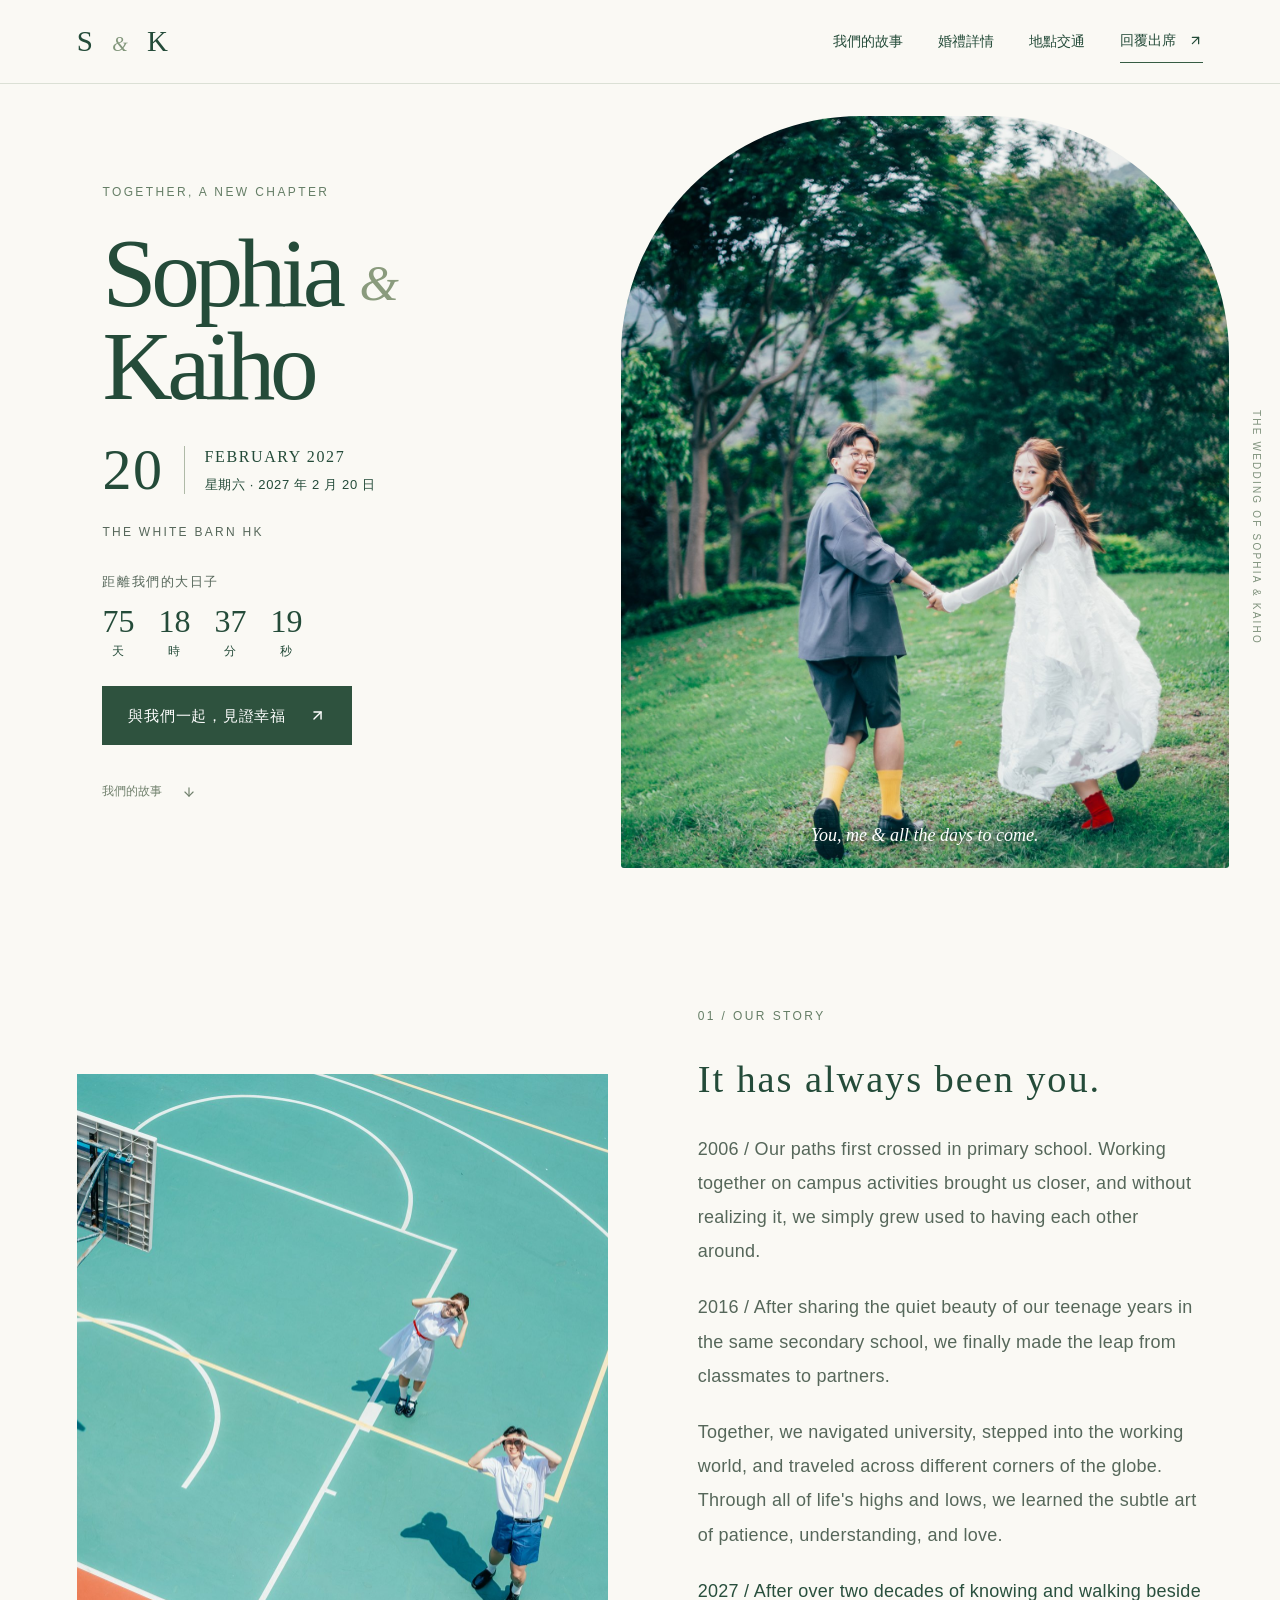
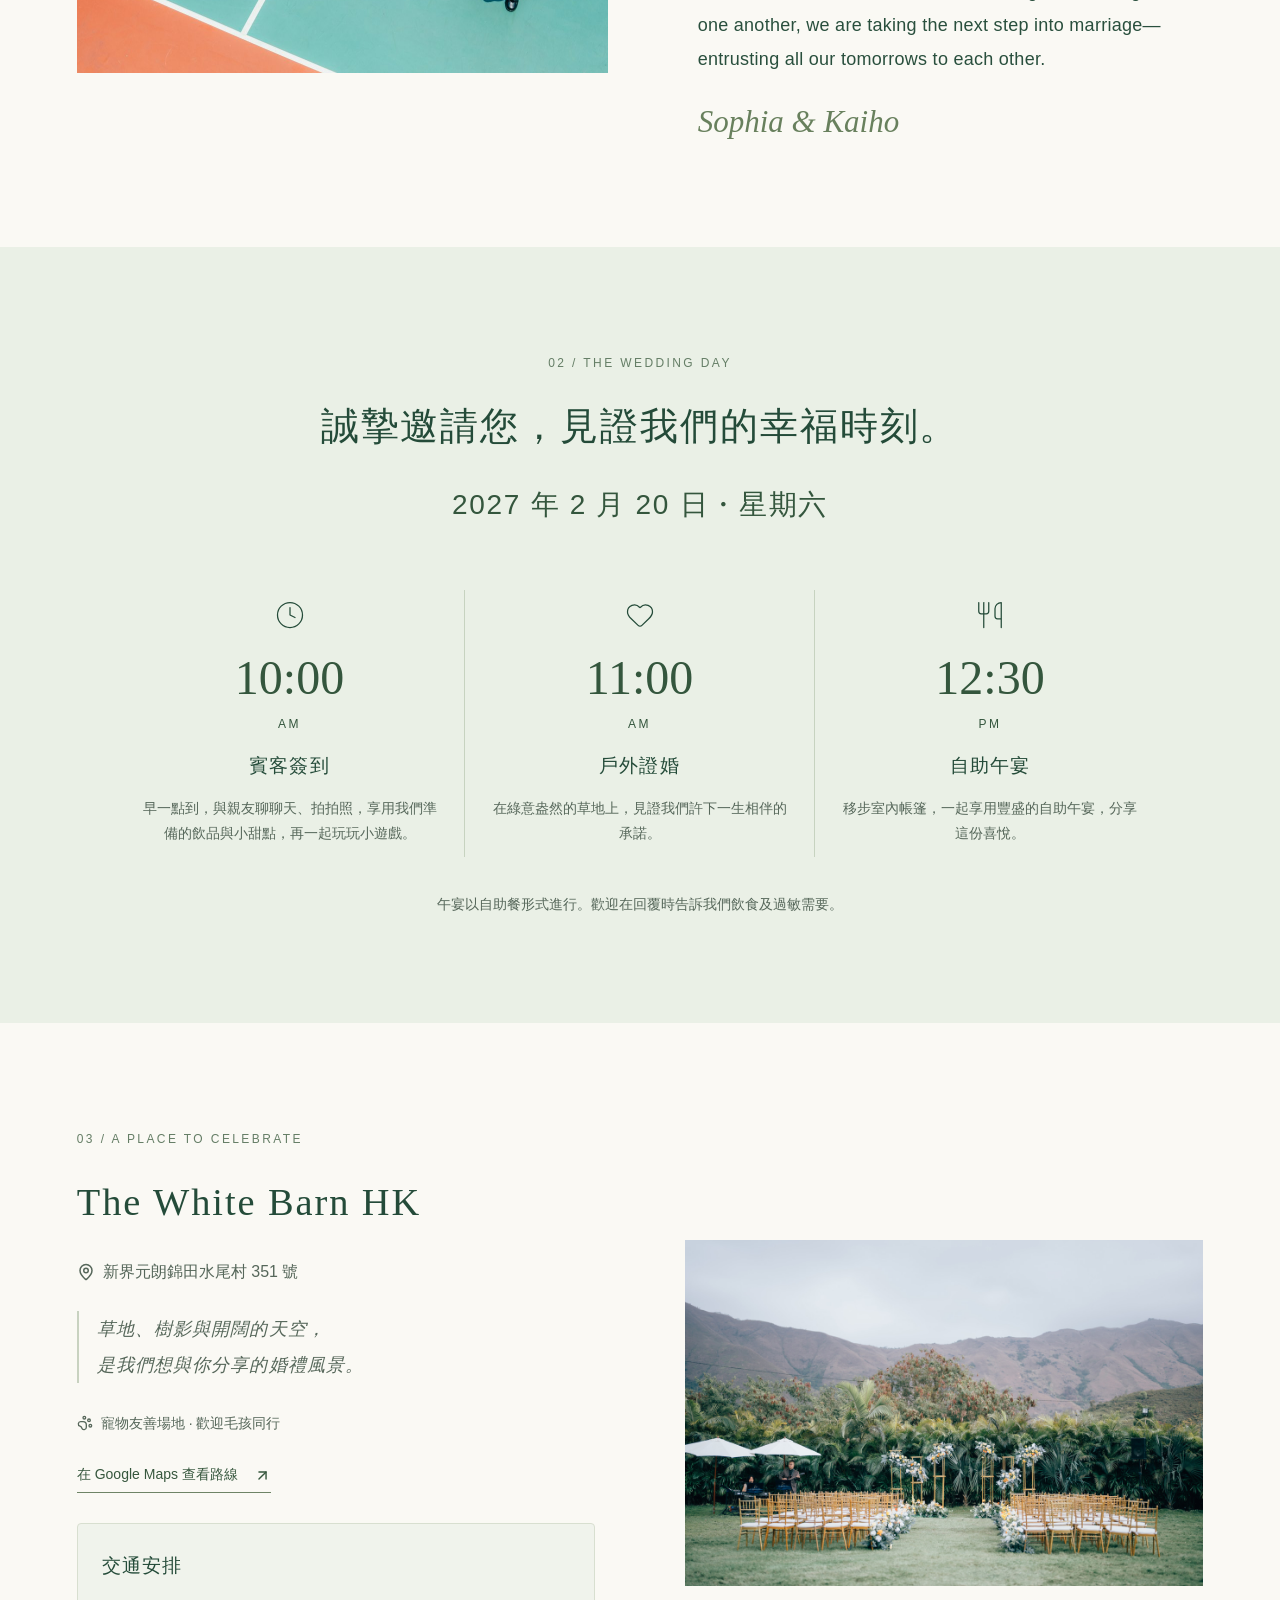
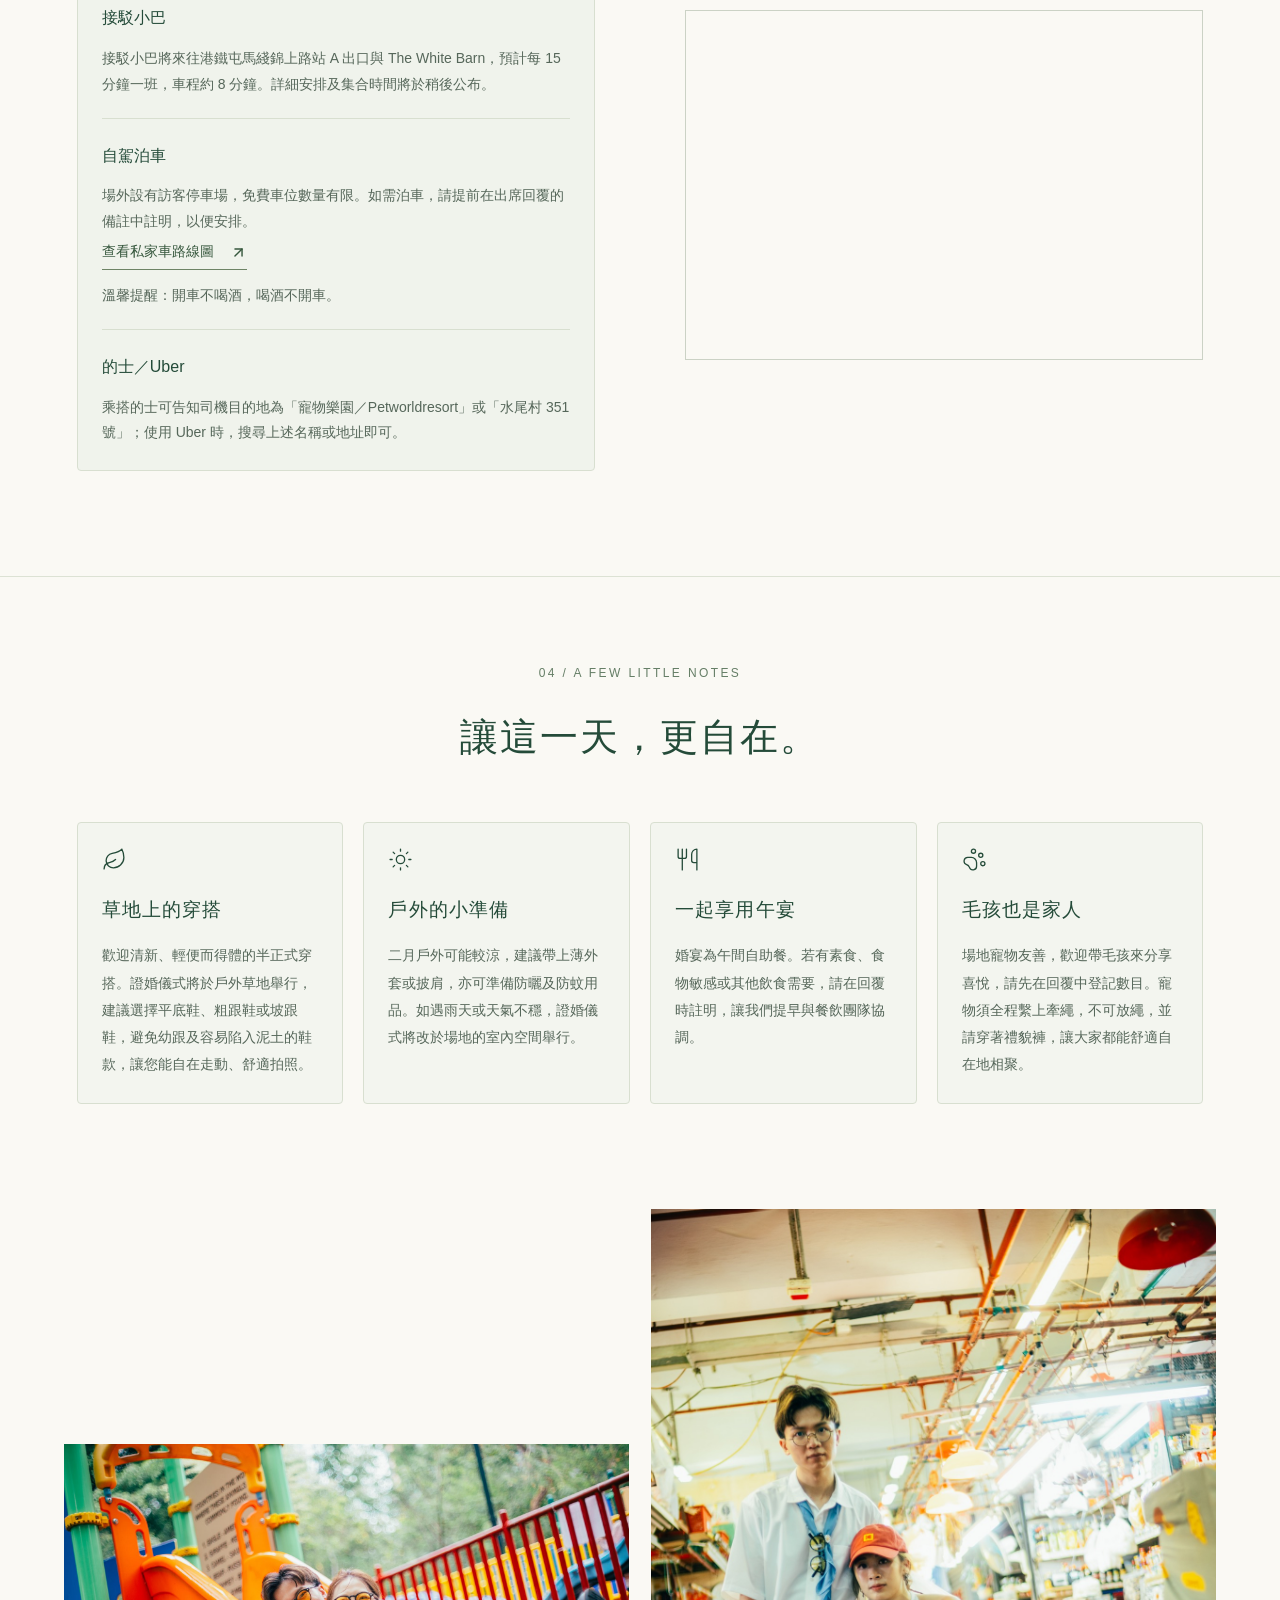
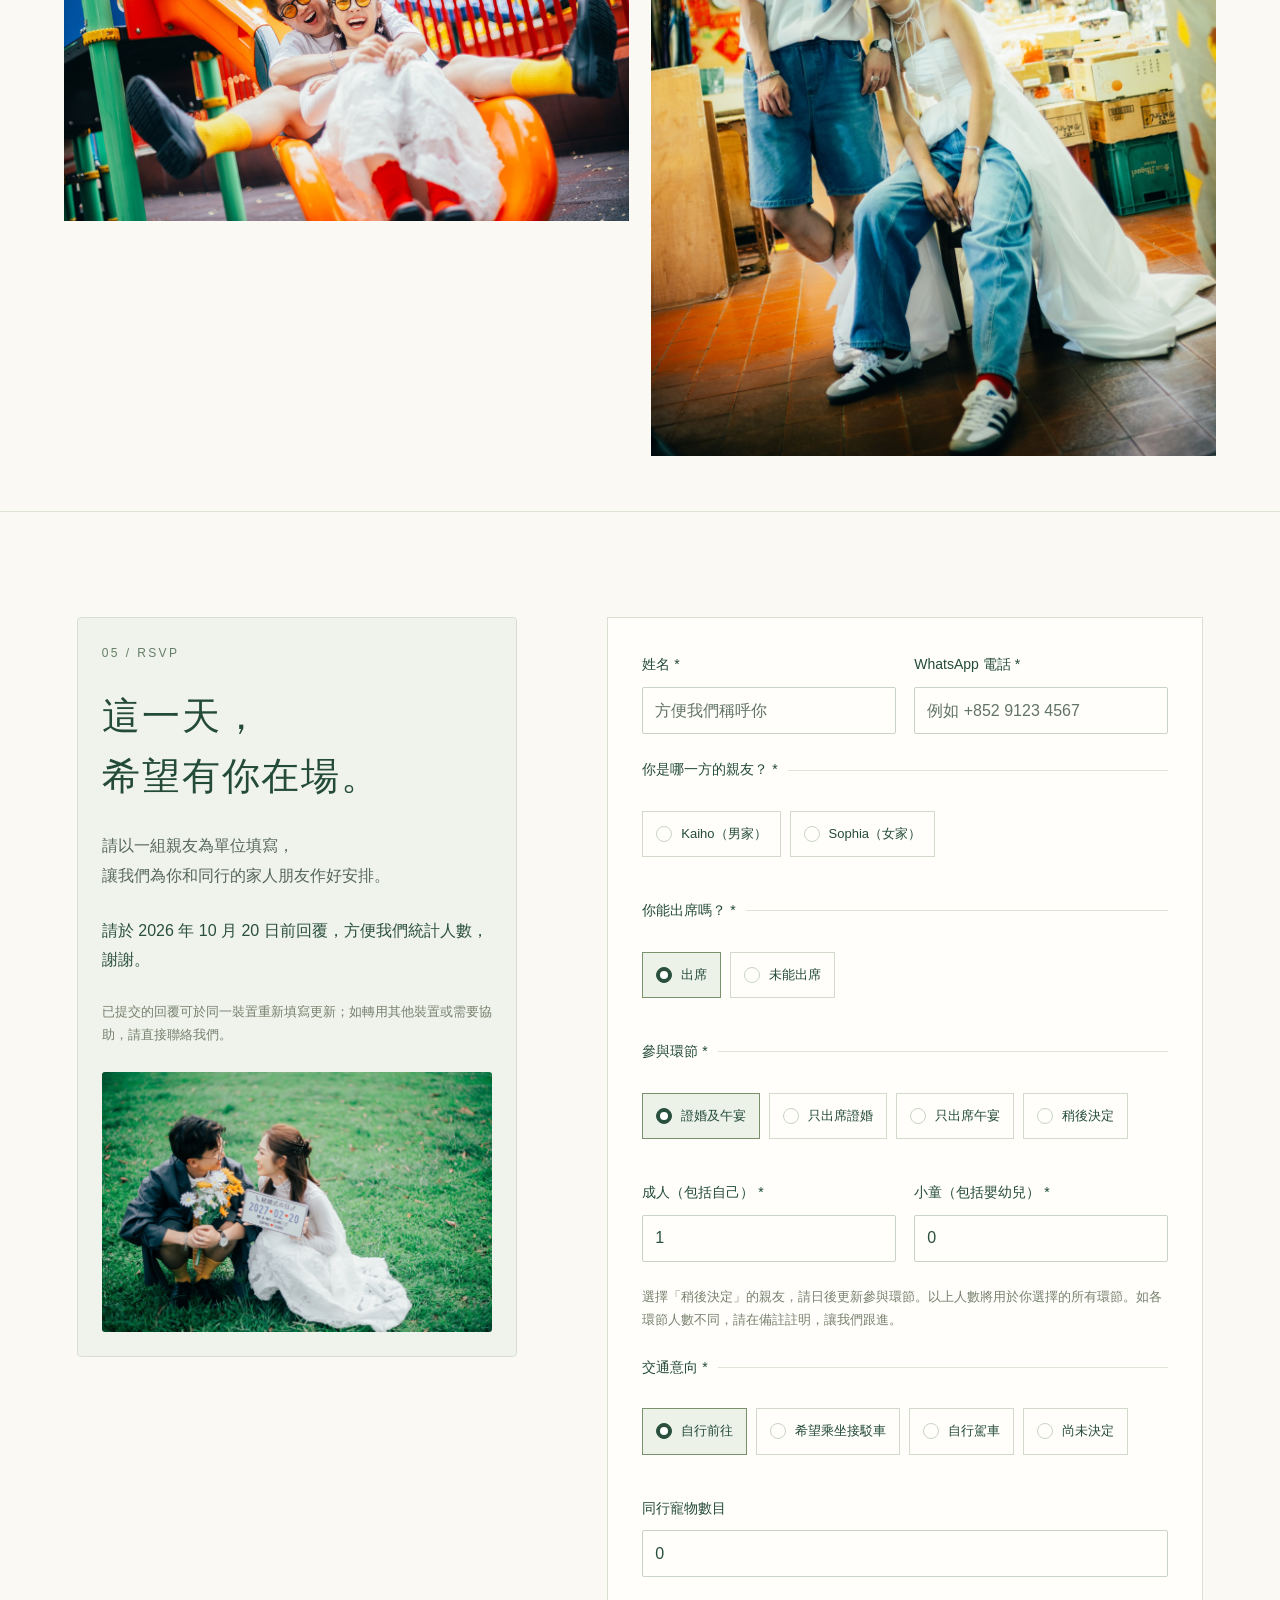
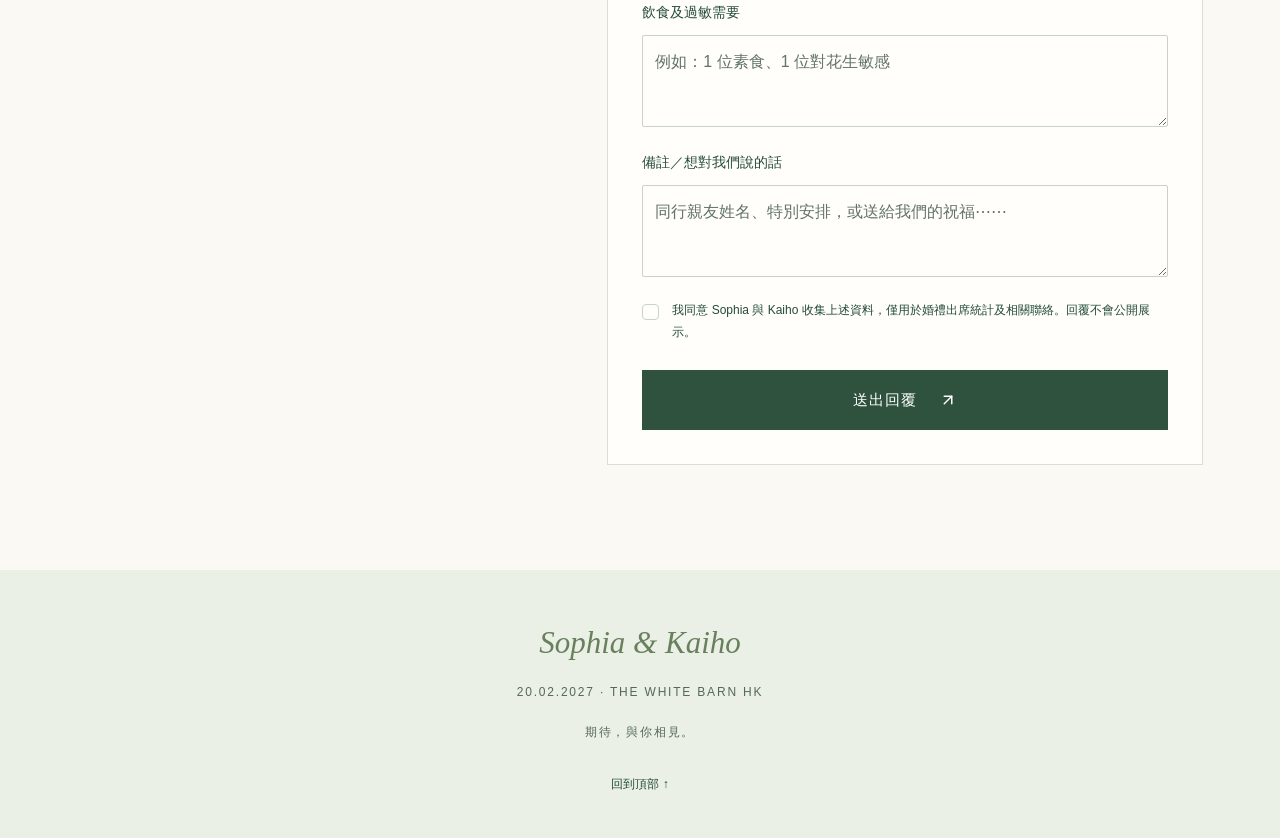
==== docs/index.html @ c7ff4afc "Use light story typography and English story heading" ====
<!doctype html><html lang="zh-Hant"><head><meta charset="UTF-8"><meta name="viewport" content="width=device-width,initial-scale=1"><meta name="theme-color" content="#294f3d"><meta name="robots" content="noindex,nofollow"><title>Sophia & Kaiho｜2027.02.20 婚禮請柬</title><meta name="description" content="從同窗，到一生。2027年2月20日，誠邀你到 The White Barn HK 見證我們的幸福。上午10時簽到、11時草地證婚、12時30分自助午宴。"><meta property="og:type" content="website"><meta property="og:title" content="Sophia & Kaiho · We're getting married!"><meta property="og:description" content="2027.02.20｜The White Barn HK｜誠邀你見證我們的幸福，點此回覆出席。"><meta property="og:image" content="https://yeungkaiho.github.io/weddinginvitation_chatgpt/images/cover.jpg"><meta property="og:url" content="https://yeungkaiho.github.io/weddinginvitation_chatgpt/"><link rel="icon" href="data:image/svg+xml,%3Csvg xmlns='http://www.w3.org/2000/svg' viewBox='0 0 64 64'%3E%3Crect width='64' height='64' rx='32' fill='%23294f3d'/%3E%3Ctext x='32' y='43' text-anchor='middle' fill='white' font-size='36' font-family='Georgia'%3E%26%3C/text%3E%3C/svg%3E">  <script type="module" crossorigin src="./assets/index-y57jhPw3.js"></script>
  <link rel="stylesheet" crossorigin href="./assets/index-CTDgJwH6.css">
</head><body><div id="root"></div></body></html>
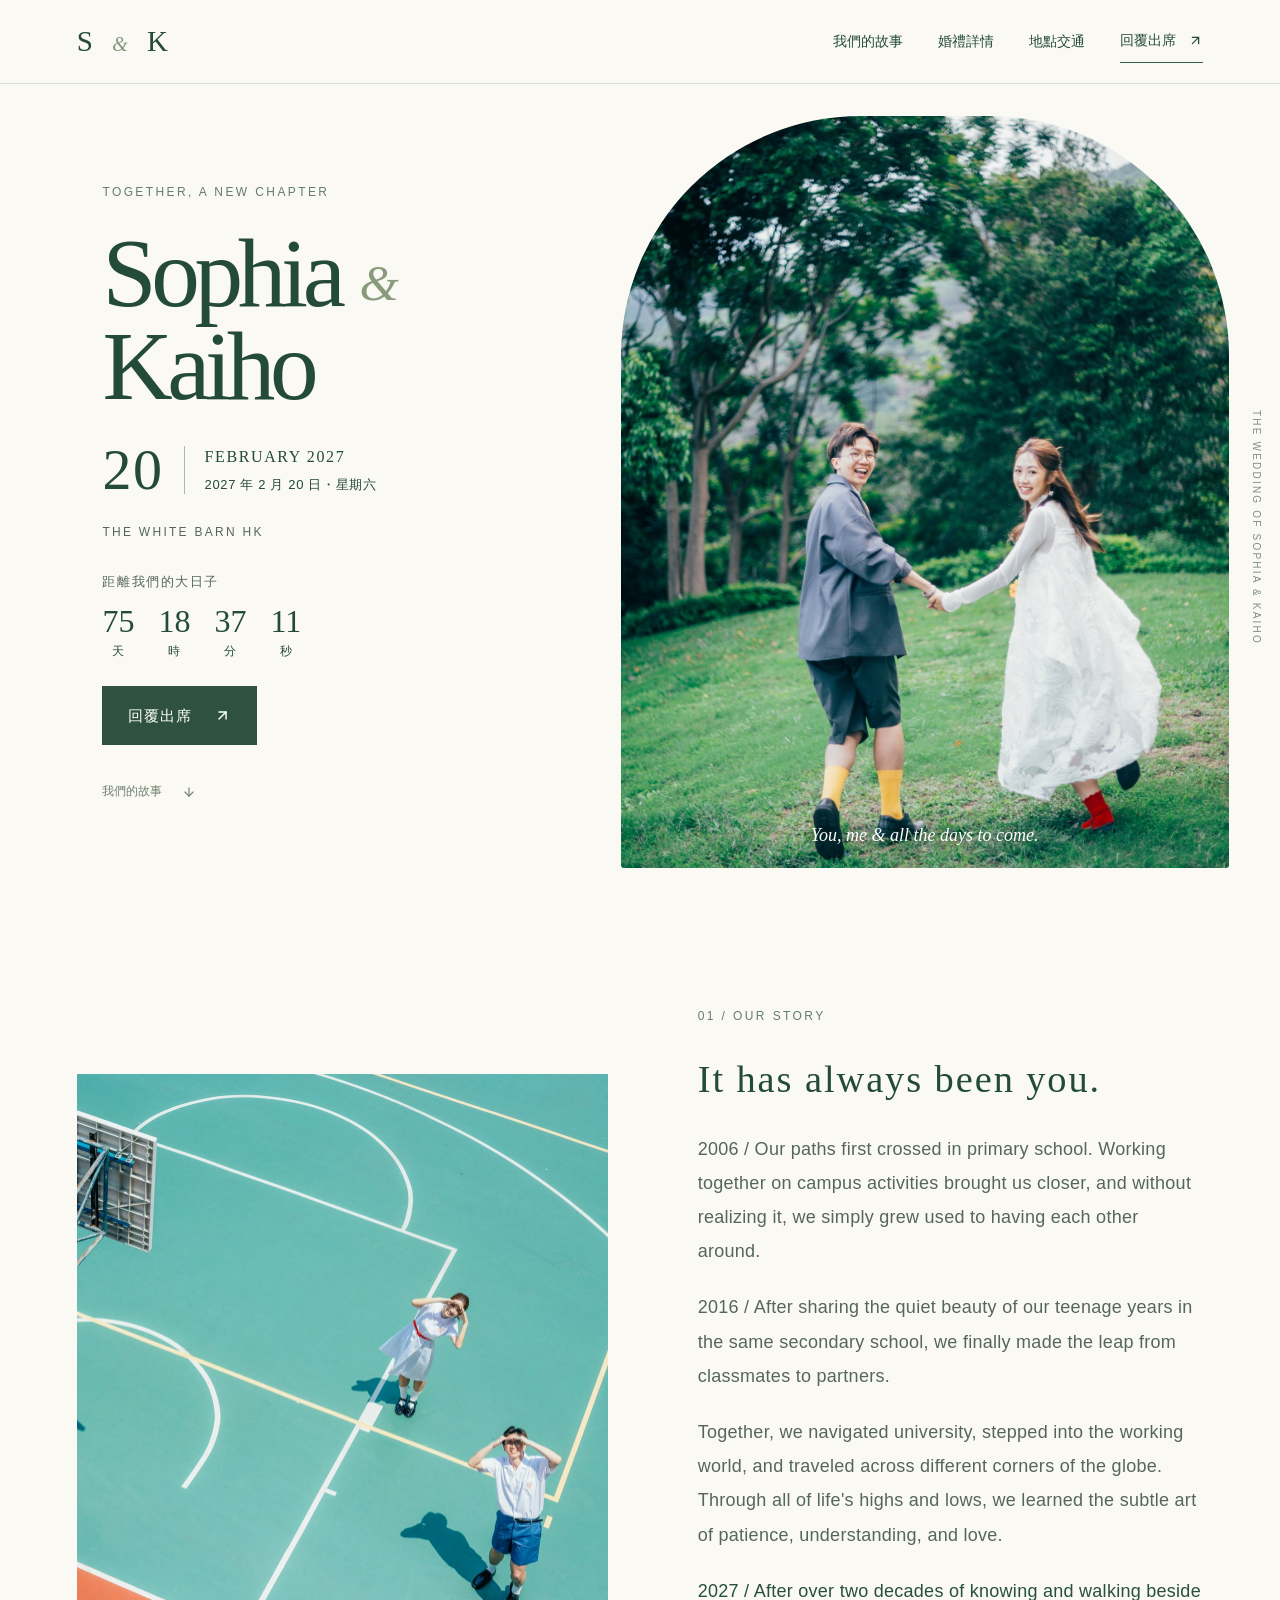
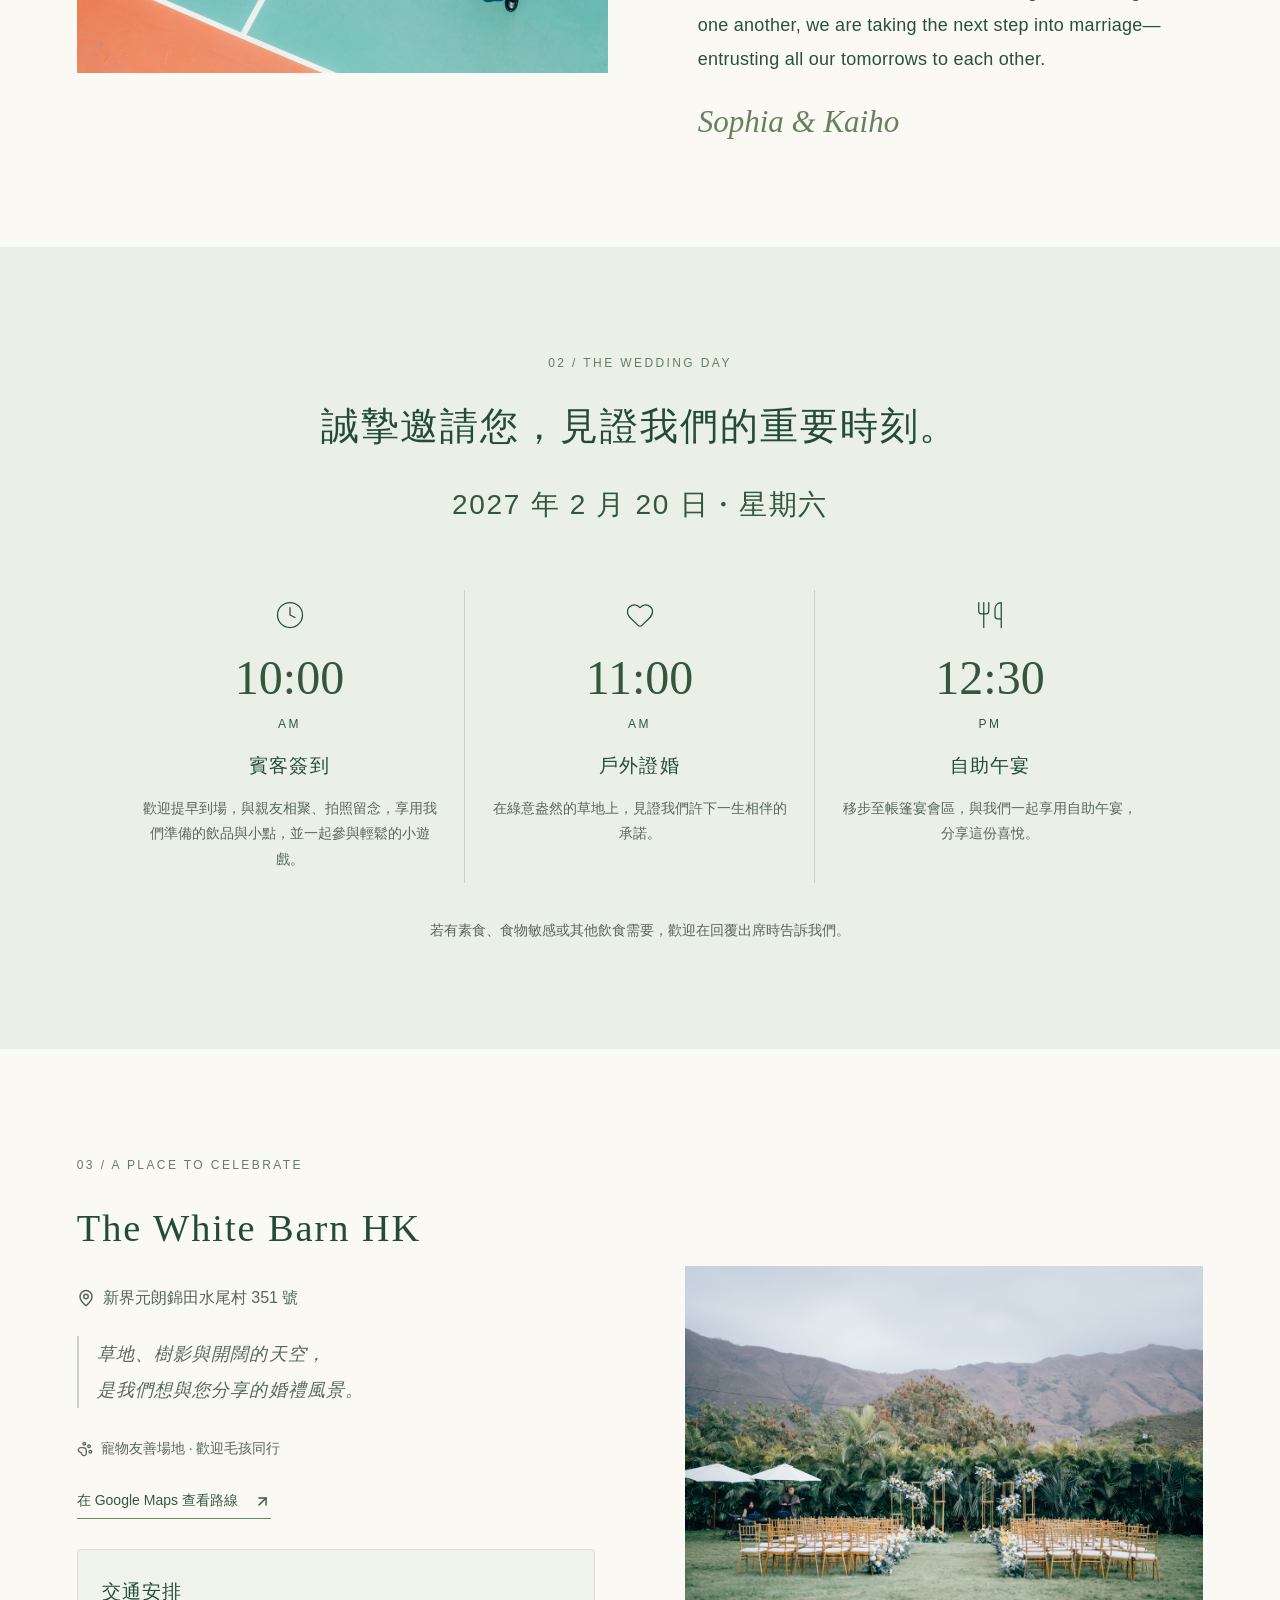
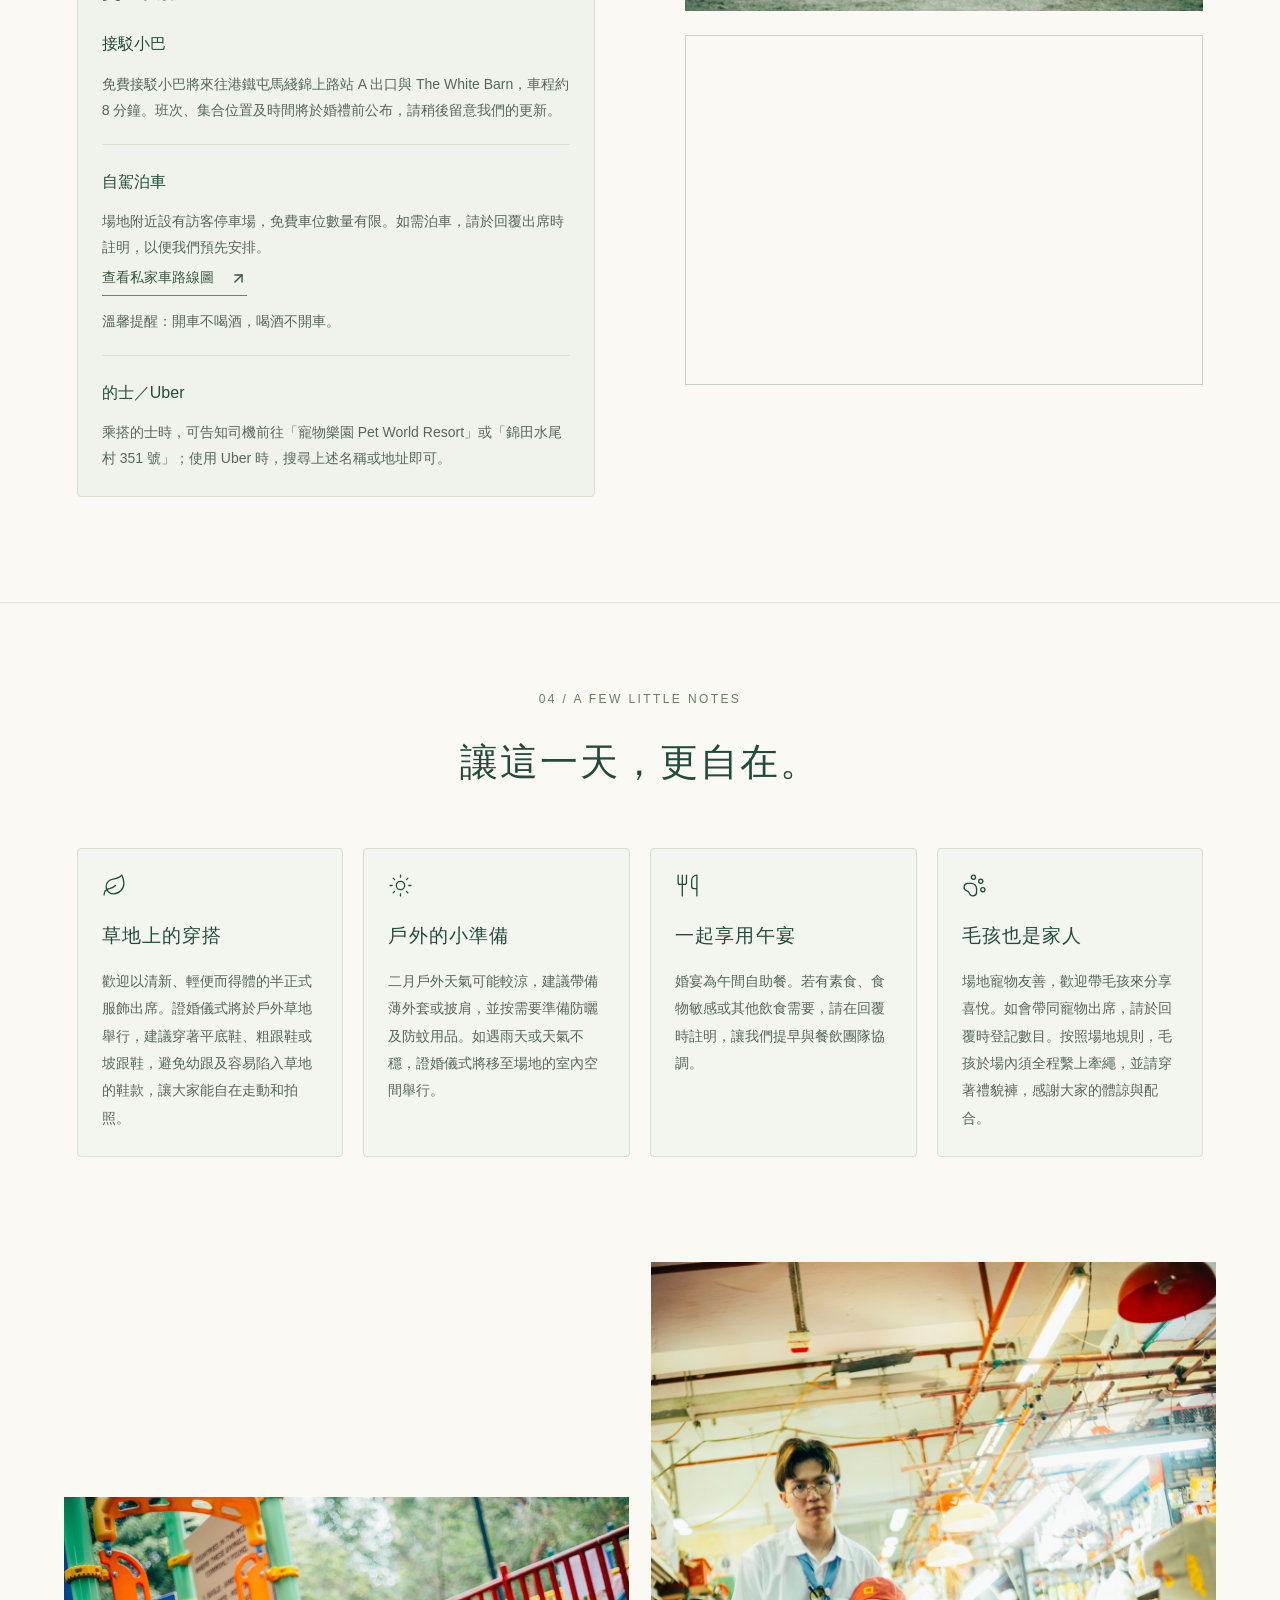
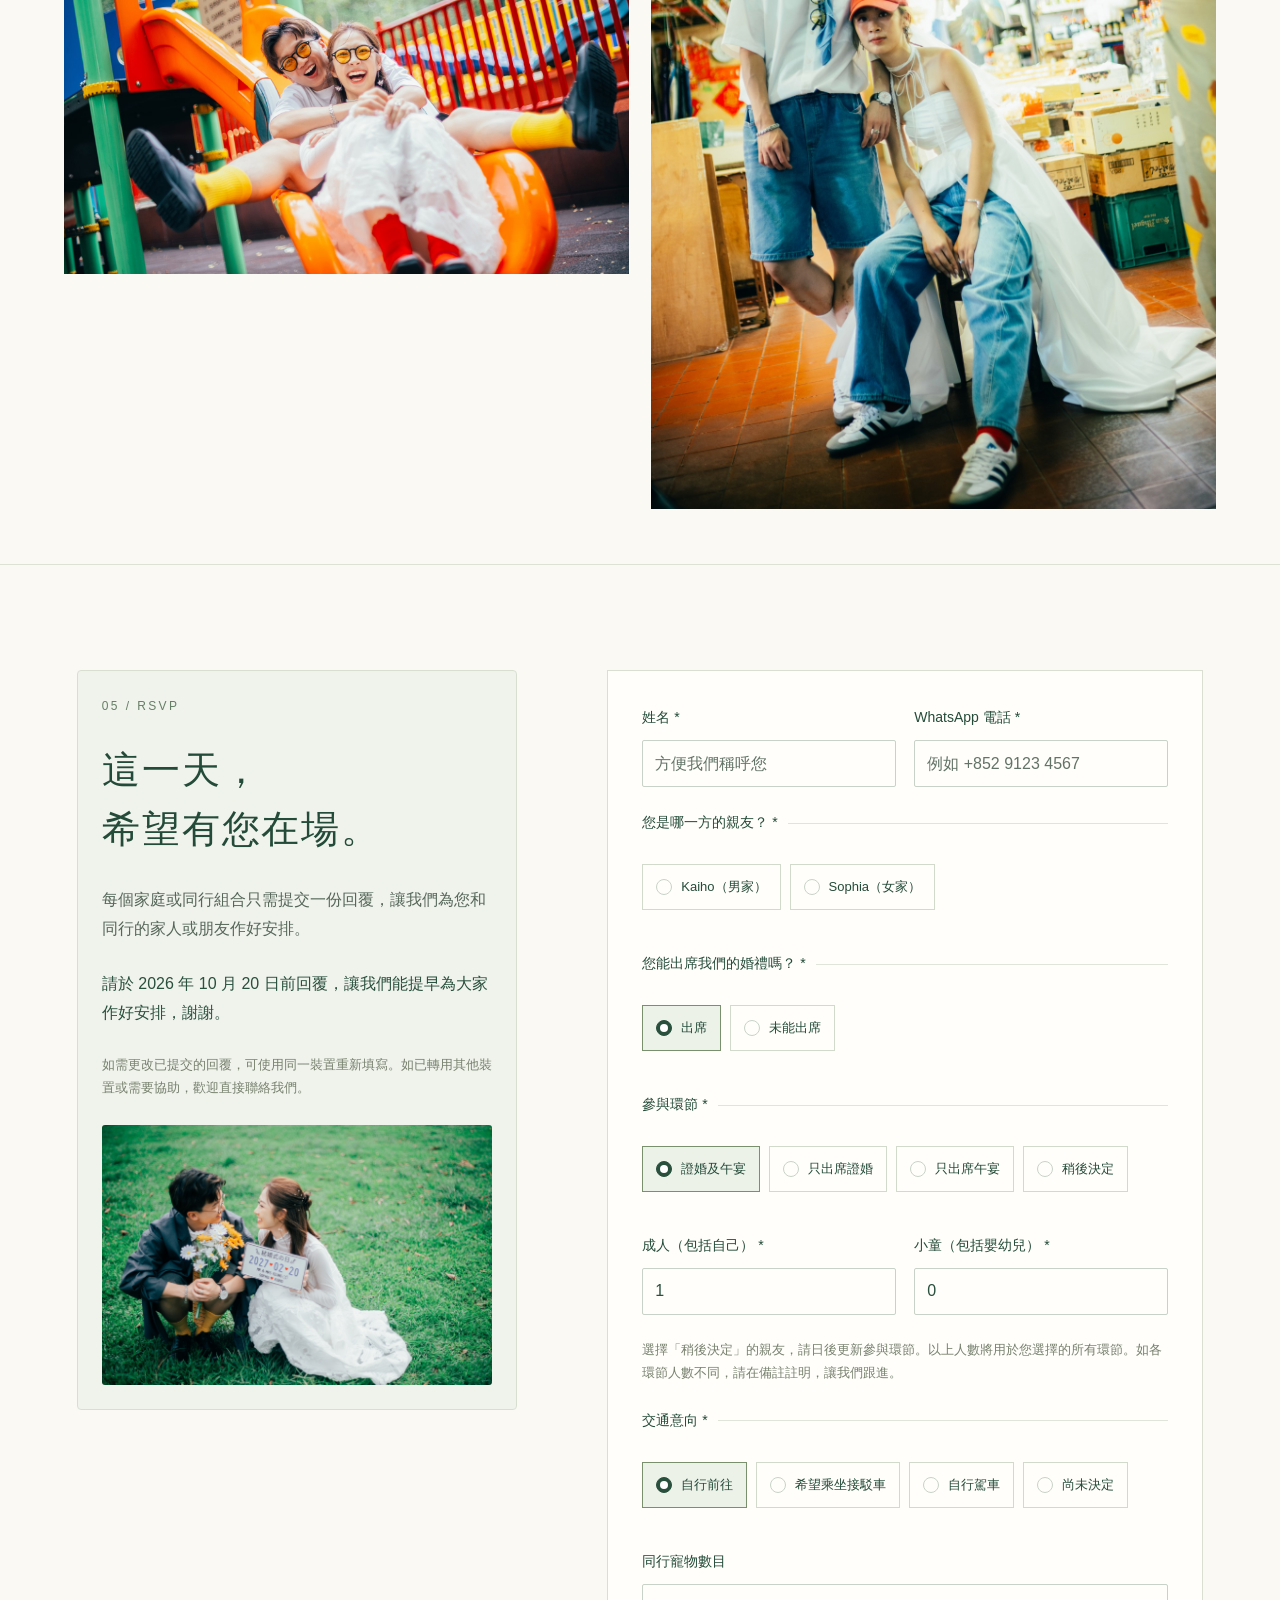
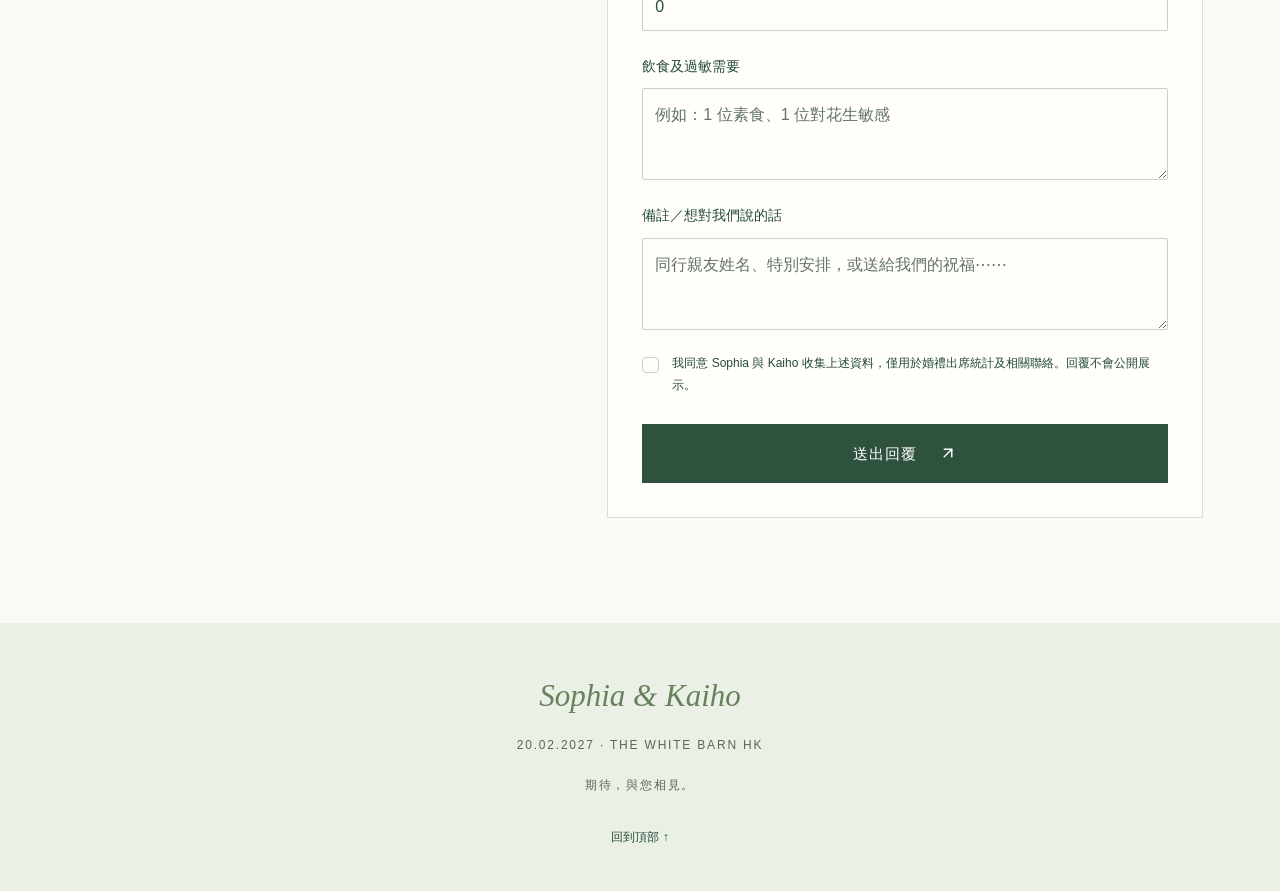
==== commit ff4befcf: "Improve mobile reading and section navigation; update guest-facing wording" ====
--- a/docs/index.html
+++ b/docs/index.html
@@ -1,3 +1,3 @@
-<!doctype html><html lang="zh-Hant"><head><meta charset="UTF-8"><meta name="viewport" content="width=device-width,initial-scale=1"><meta name="theme-color" content="#294f3d"><meta name="robots" content="noindex,nofollow"><title>Sophia & Kaiho｜2027.02.20 婚禮請柬</title><meta name="description" content="從同窗，到一生。2027年2月20日，誠邀你到 The White Barn HK 見證我們的幸福。上午10時簽到、11時草地證婚、12時30分自助午宴。"><meta property="og:type" content="website"><meta property="og:title" content="Sophia & Kaiho · We're getting married!"><meta property="og:description" content="2027.02.20｜The White Barn HK｜誠邀你見證我們的幸福，點此回覆出席。"><meta property="og:image" content="https://yeungkaiho.github.io/weddinginvitation_chatgpt/images/cover.jpg"><meta property="og:url" content="https://yeungkaiho.github.io/weddinginvitation_chatgpt/"><link rel="icon" href="data:image/svg+xml,%3Csvg xmlns='http://www.w3.org/2000/svg' viewBox='0 0 64 64'%3E%3Crect width='64' height='64' rx='32' fill='%23294f3d'/%3E%3Ctext x='32' y='43' text-anchor='middle' fill='white' font-size='36' font-family='Georgia'%3E%26%3C/text%3E%3C/svg%3E">  <script type="module" crossorigin src="./assets/index-y57jhPw3.js"></script>
-  <link rel="stylesheet" crossorigin href="./assets/index-CTDgJwH6.css">
+<!doctype html><html lang="zh-Hant"><head><meta charset="UTF-8"><meta name="viewport" content="width=device-width,initial-scale=1"><meta name="theme-color" content="#294f3d"><meta name="robots" content="noindex,nofollow"><title>Sophia & Kaiho｜2027.02.20 婚禮請柬</title><meta name="description" content="從同窗，到一生。2027年2月20日，誠邀你到 The White Barn HK 見證我們的幸福。上午10時簽到、11時草地證婚、12時30分自助午宴。"><meta property="og:type" content="website"><meta property="og:title" content="Sophia & Kaiho · We're getting married!"><meta property="og:description" content="2027.02.20｜The White Barn HK｜誠邀你見證我們的幸福，點此回覆出席。"><meta property="og:image" content="https://yeungkaiho.github.io/weddinginvitation_chatgpt/images/cover.jpg"><meta property="og:url" content="https://yeungkaiho.github.io/weddinginvitation_chatgpt/"><link rel="icon" href="data:image/svg+xml,%3Csvg xmlns='http://www.w3.org/2000/svg' viewBox='0 0 64 64'%3E%3Crect width='64' height='64' rx='32' fill='%23294f3d'/%3E%3Ctext x='32' y='43' text-anchor='middle' fill='white' font-size='36' font-family='Georgia'%3E%26%3C/text%3E%3C/svg%3E">  <script type="module" crossorigin src="./assets/index-CbOF7dsZ.js"></script>
+  <link rel="stylesheet" crossorigin href="./assets/index-jcxGLcf_.css">
 </head><body><div id="root"></div></body></html>
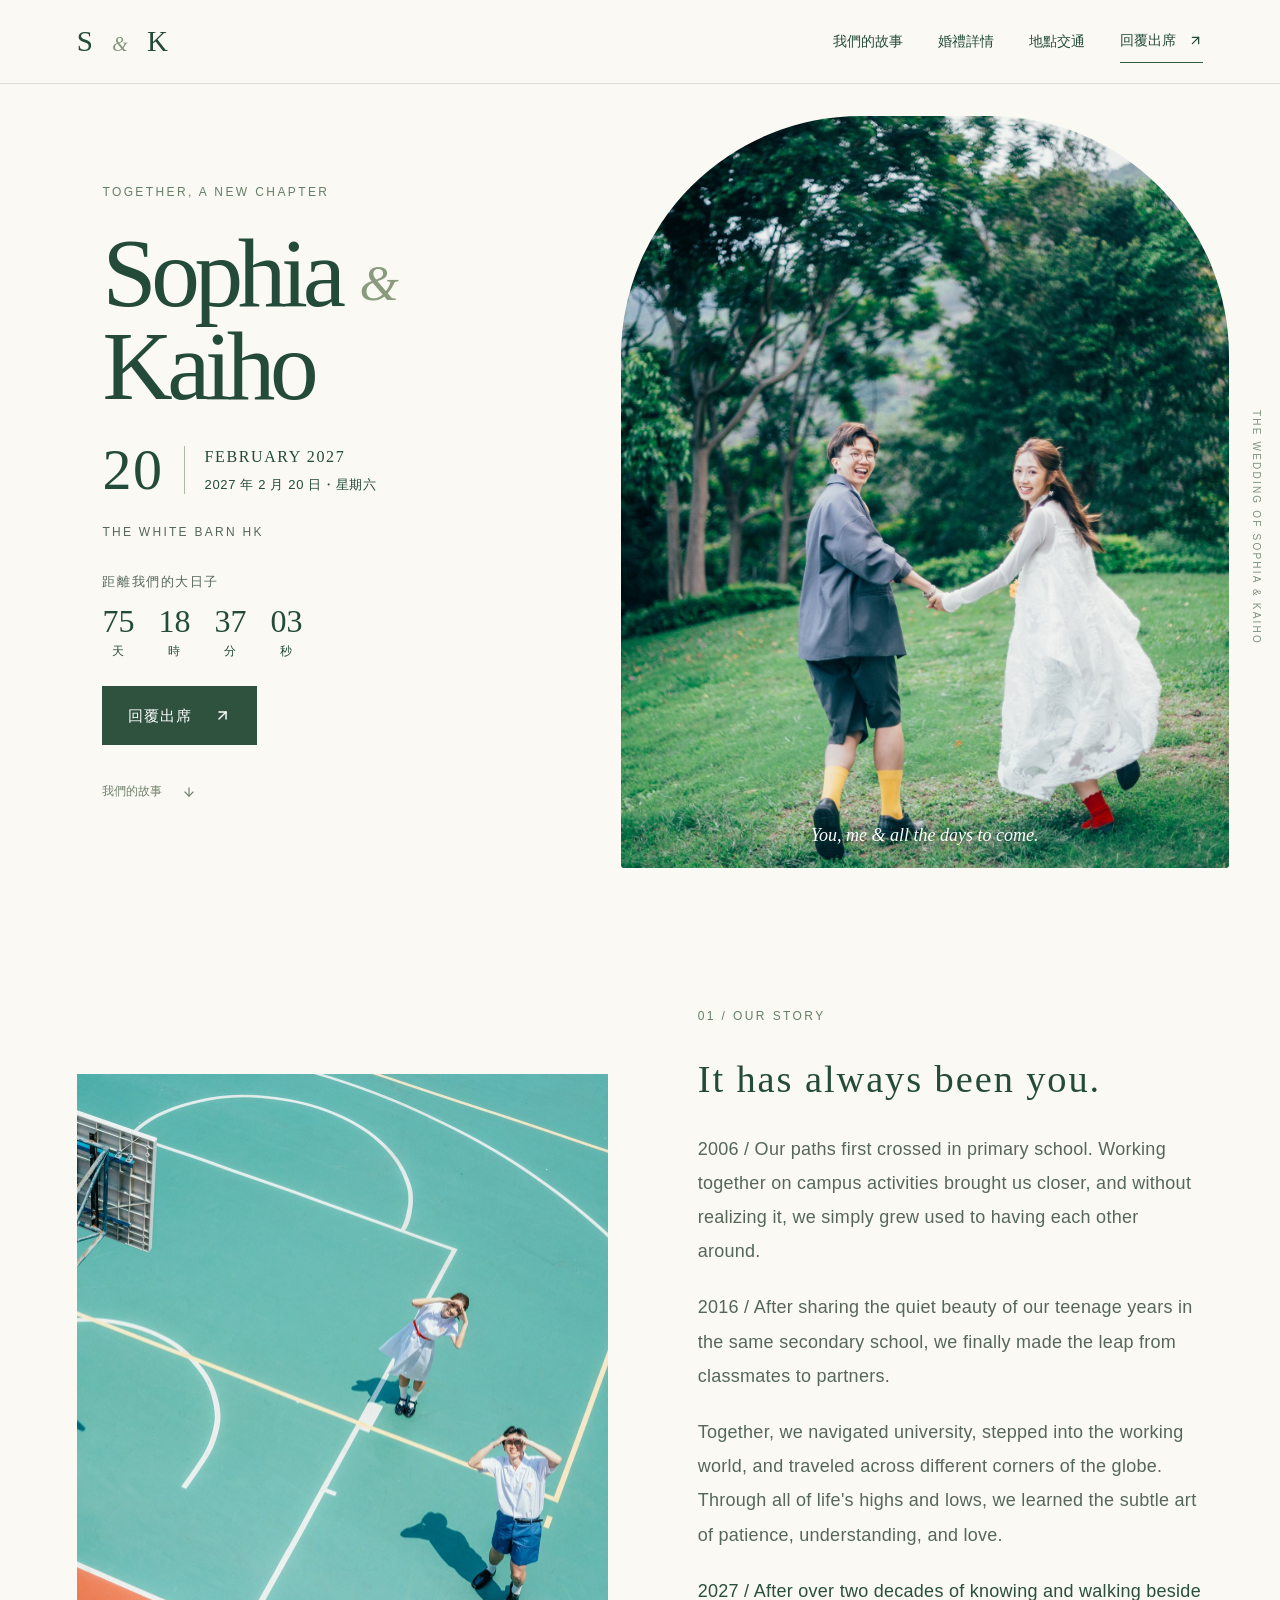
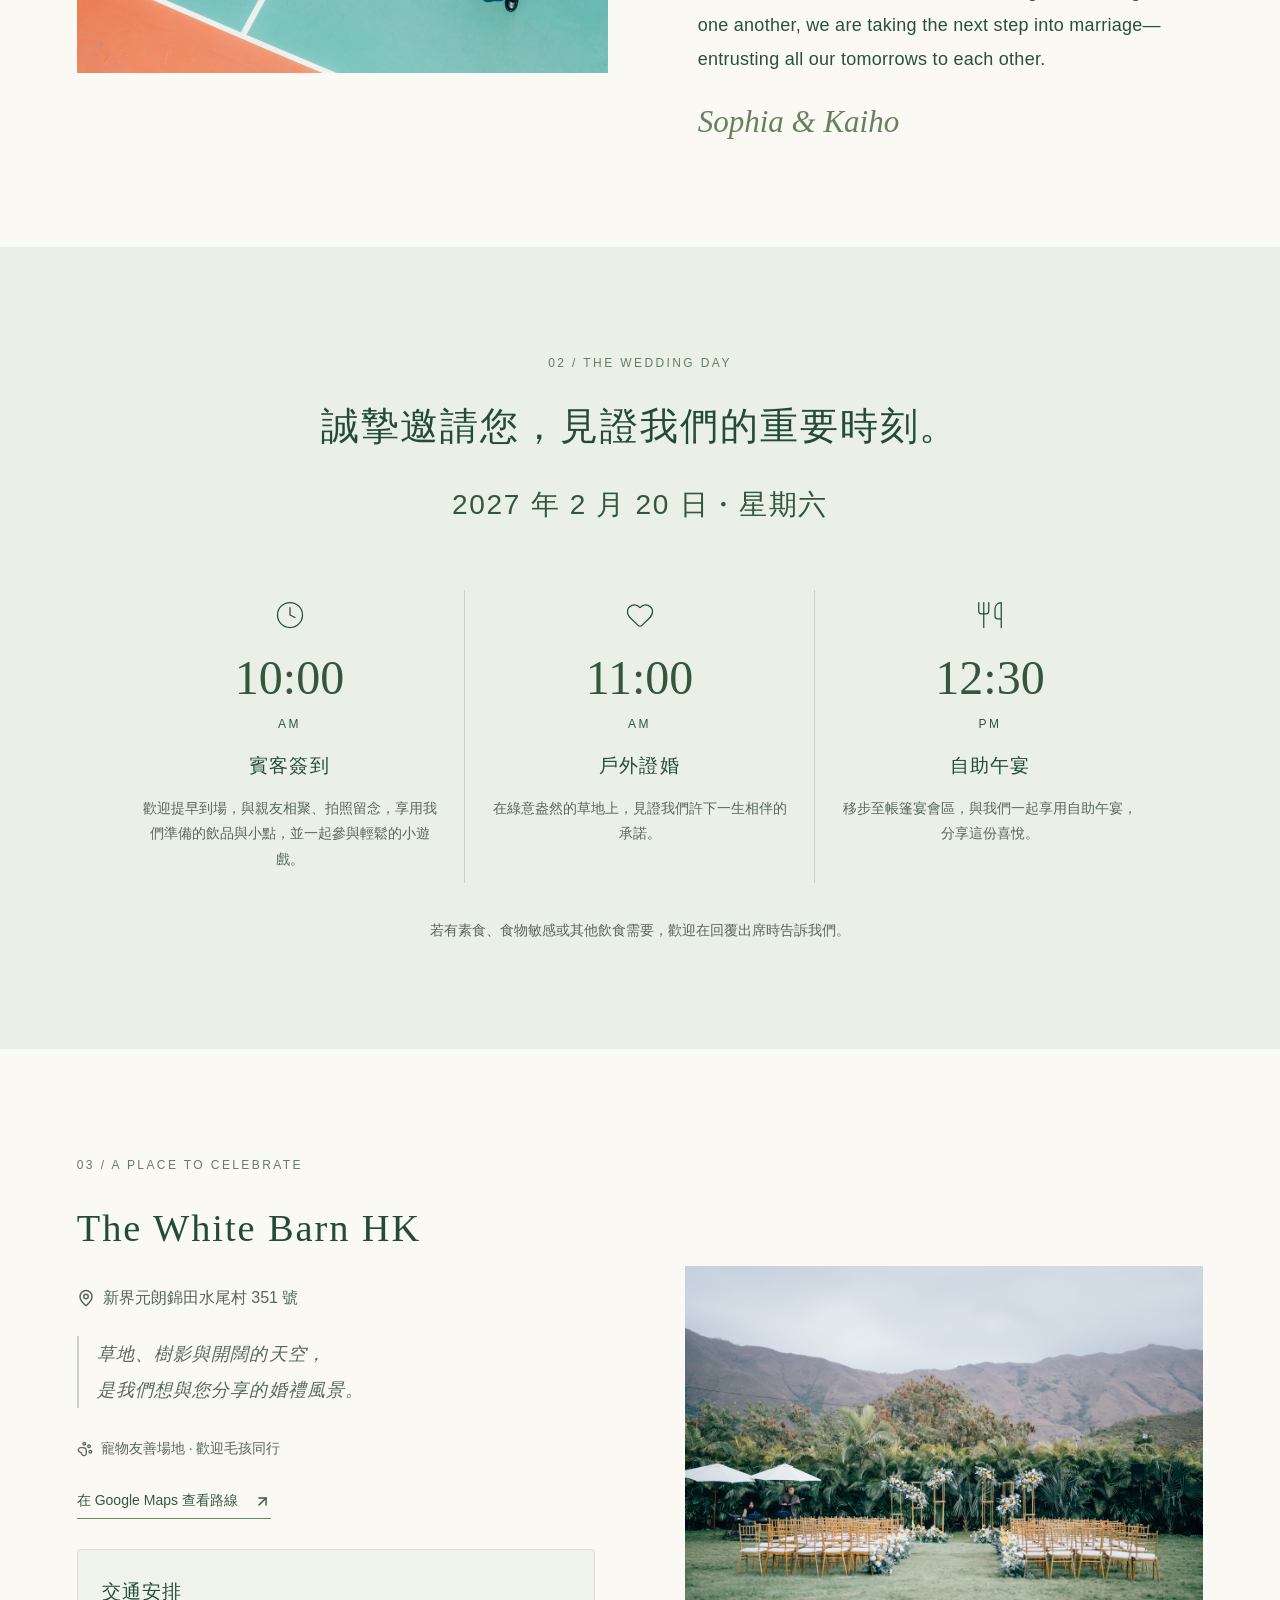
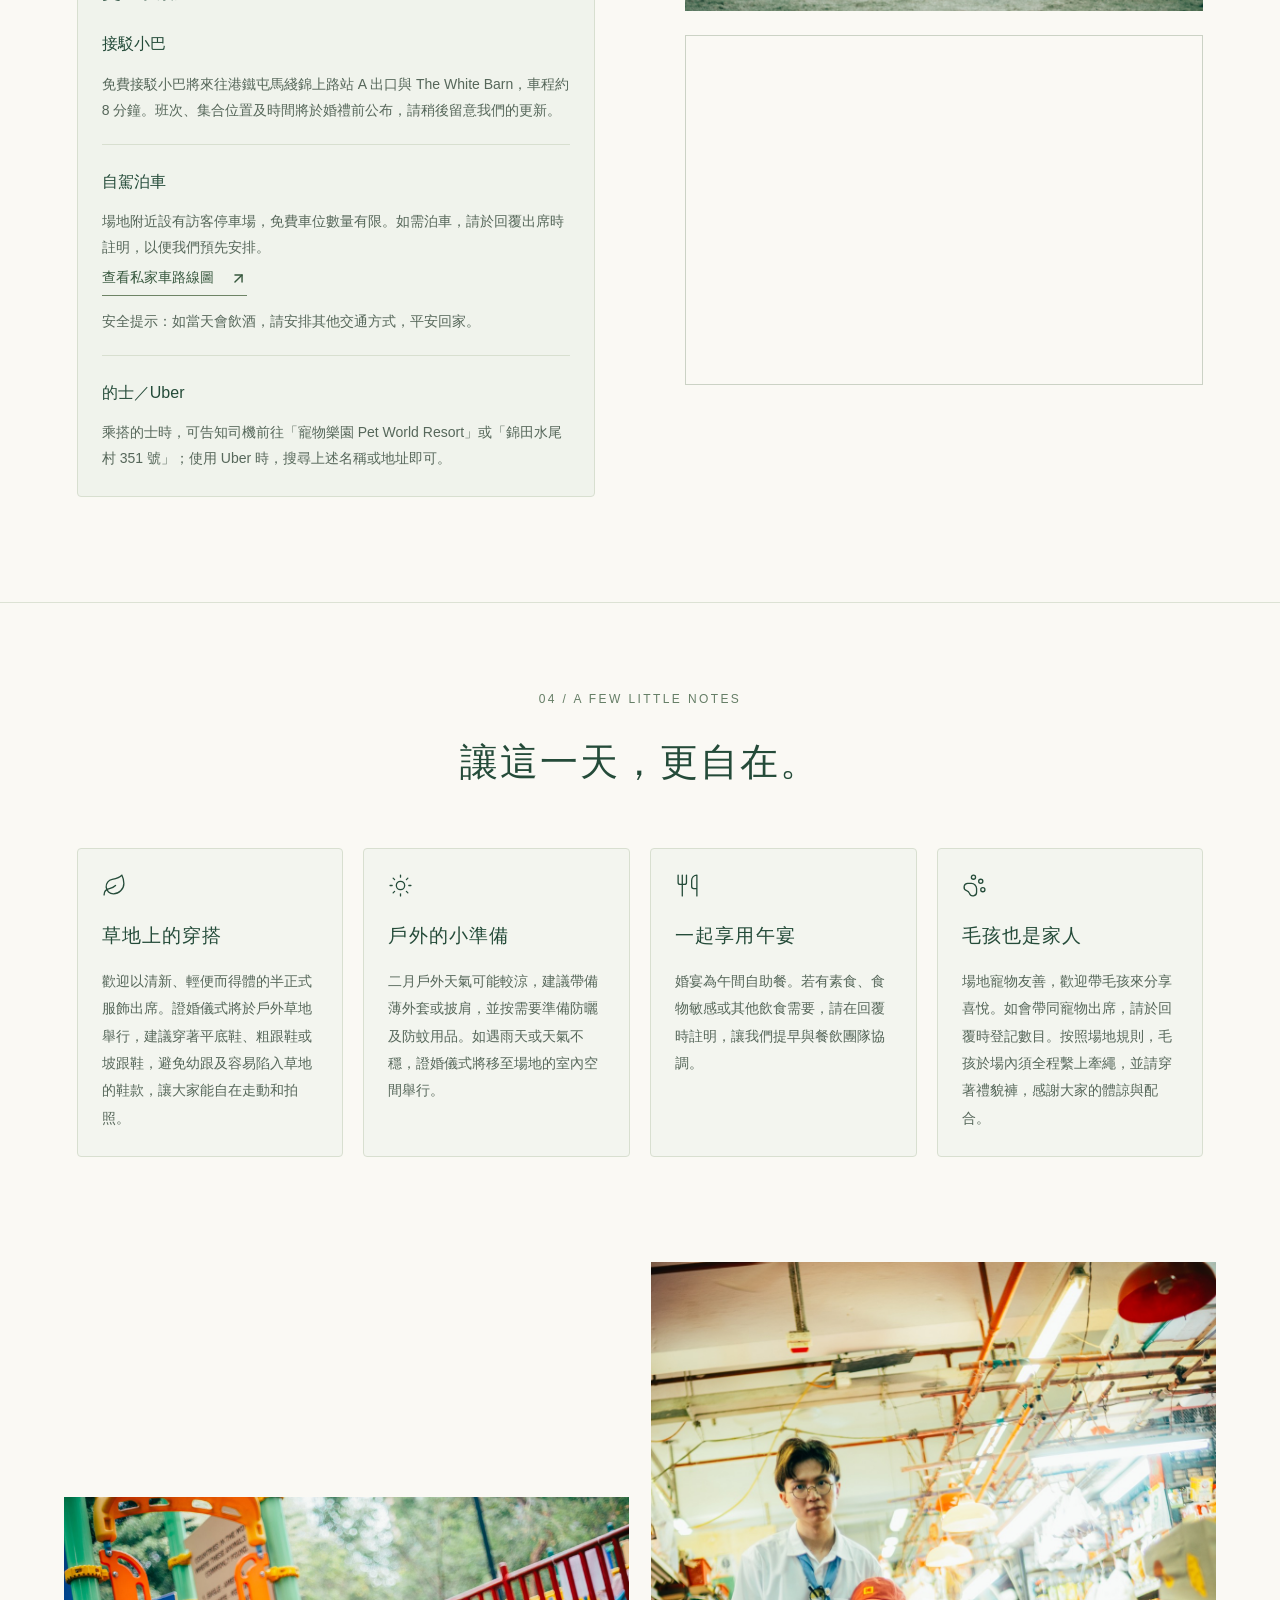
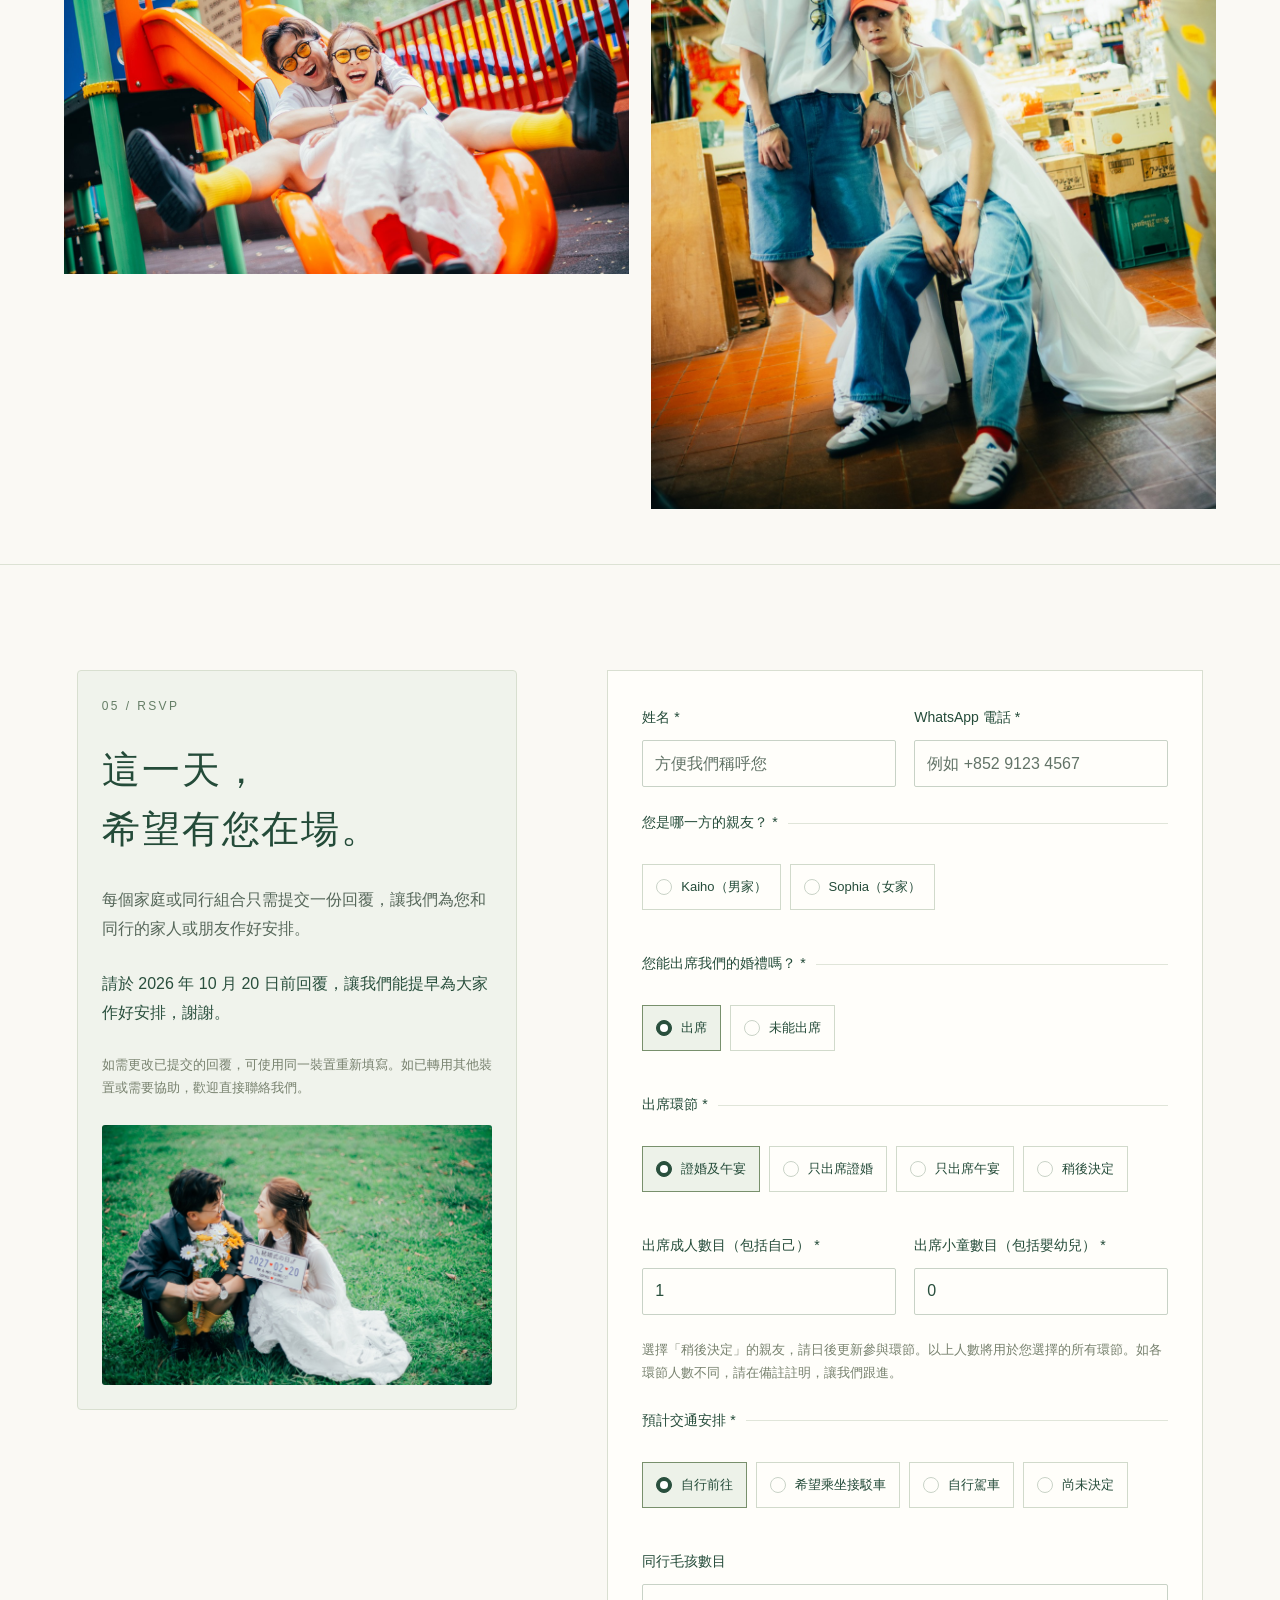
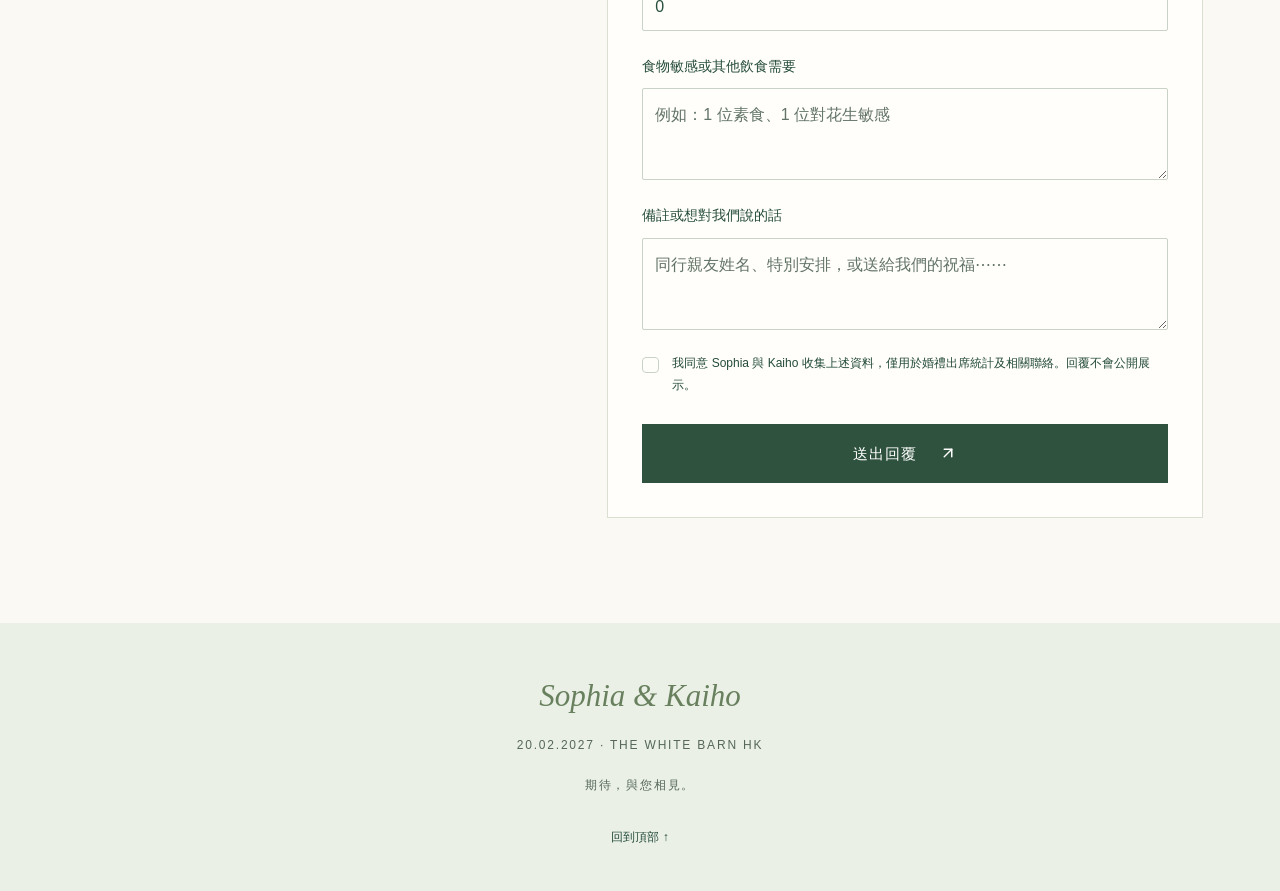
==== commit 2474eabe: "Update transport safety note and RSVP field labels" ====
--- a/docs/index.html
+++ b/docs/index.html
@@ -1,3 +1,3 @@
-<!doctype html><html lang="zh-Hant"><head><meta charset="UTF-8"><meta name="viewport" content="width=device-width,initial-scale=1"><meta name="theme-color" content="#294f3d"><meta name="robots" content="noindex,nofollow"><title>Sophia & Kaiho｜2027.02.20 婚禮請柬</title><meta name="description" content="從同窗，到一生。2027年2月20日，誠邀你到 The White Barn HK 見證我們的幸福。上午10時簽到、11時草地證婚、12時30分自助午宴。"><meta property="og:type" content="website"><meta property="og:title" content="Sophia & Kaiho · We're getting married!"><meta property="og:description" content="2027.02.20｜The White Barn HK｜誠邀你見證我們的幸福，點此回覆出席。"><meta property="og:image" content="https://yeungkaiho.github.io/weddinginvitation_chatgpt/images/cover.jpg"><meta property="og:url" content="https://yeungkaiho.github.io/weddinginvitation_chatgpt/"><link rel="icon" href="data:image/svg+xml,%3Csvg xmlns='http://www.w3.org/2000/svg' viewBox='0 0 64 64'%3E%3Crect width='64' height='64' rx='32' fill='%23294f3d'/%3E%3Ctext x='32' y='43' text-anchor='middle' fill='white' font-size='36' font-family='Georgia'%3E%26%3C/text%3E%3C/svg%3E">  <script type="module" crossorigin src="./assets/index-CbOF7dsZ.js"></script>
+<!doctype html><html lang="zh-Hant"><head><meta charset="UTF-8"><meta name="viewport" content="width=device-width,initial-scale=1"><meta name="theme-color" content="#294f3d"><meta name="robots" content="noindex,nofollow"><title>Sophia & Kaiho｜2027.02.20 婚禮請柬</title><meta name="description" content="從同窗，到一生。2027年2月20日，誠邀你到 The White Barn HK 見證我們的幸福。上午10時簽到、11時草地證婚、12時30分自助午宴。"><meta property="og:type" content="website"><meta property="og:title" content="Sophia & Kaiho · We're getting married!"><meta property="og:description" content="2027.02.20｜The White Barn HK｜誠邀你見證我們的幸福，點此回覆出席。"><meta property="og:image" content="https://yeungkaiho.github.io/weddinginvitation_chatgpt/images/cover.jpg"><meta property="og:url" content="https://yeungkaiho.github.io/weddinginvitation_chatgpt/"><link rel="icon" href="data:image/svg+xml,%3Csvg xmlns='http://www.w3.org/2000/svg' viewBox='0 0 64 64'%3E%3Crect width='64' height='64' rx='32' fill='%23294f3d'/%3E%3Ctext x='32' y='43' text-anchor='middle' fill='white' font-size='36' font-family='Georgia'%3E%26%3C/text%3E%3C/svg%3E">  <script type="module" crossorigin src="./assets/index-Cy8g_24C.js"></script>
   <link rel="stylesheet" crossorigin href="./assets/index-jcxGLcf_.css">
 </head><body><div id="root"></div></body></html>
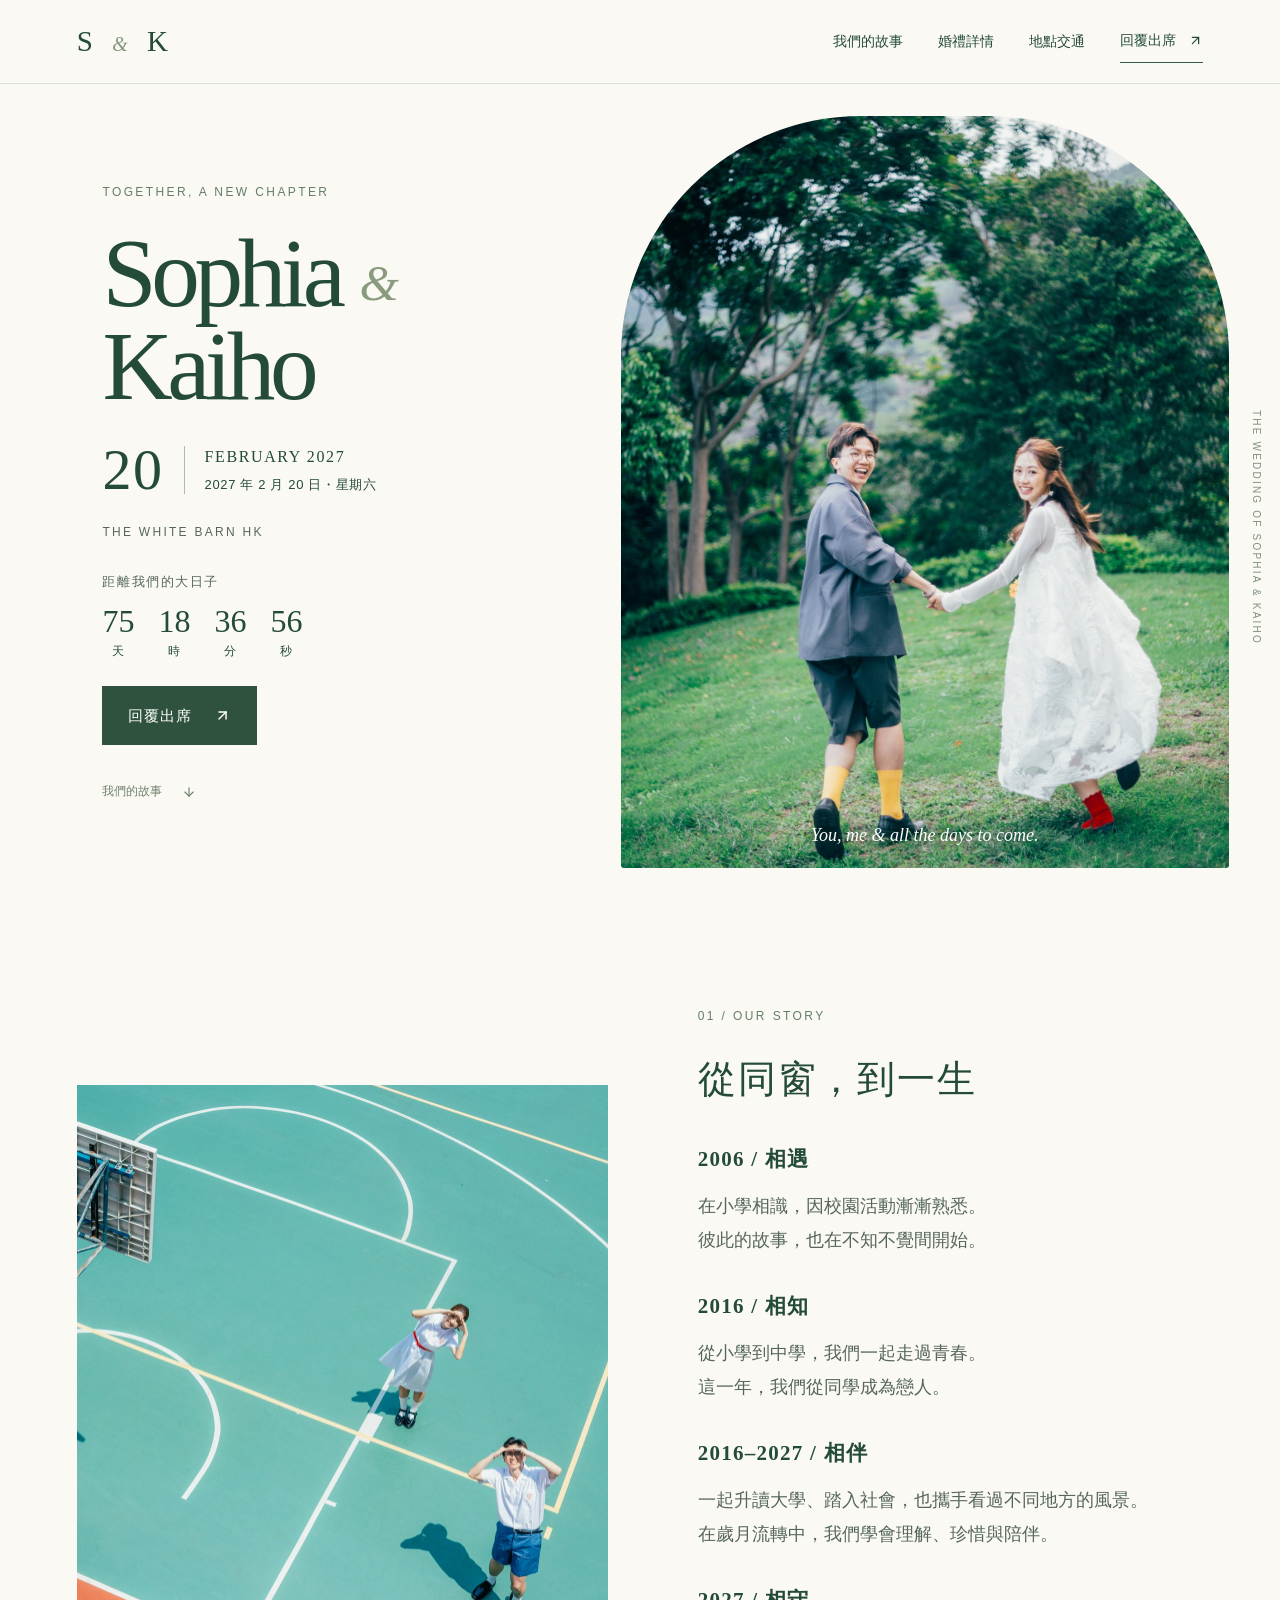
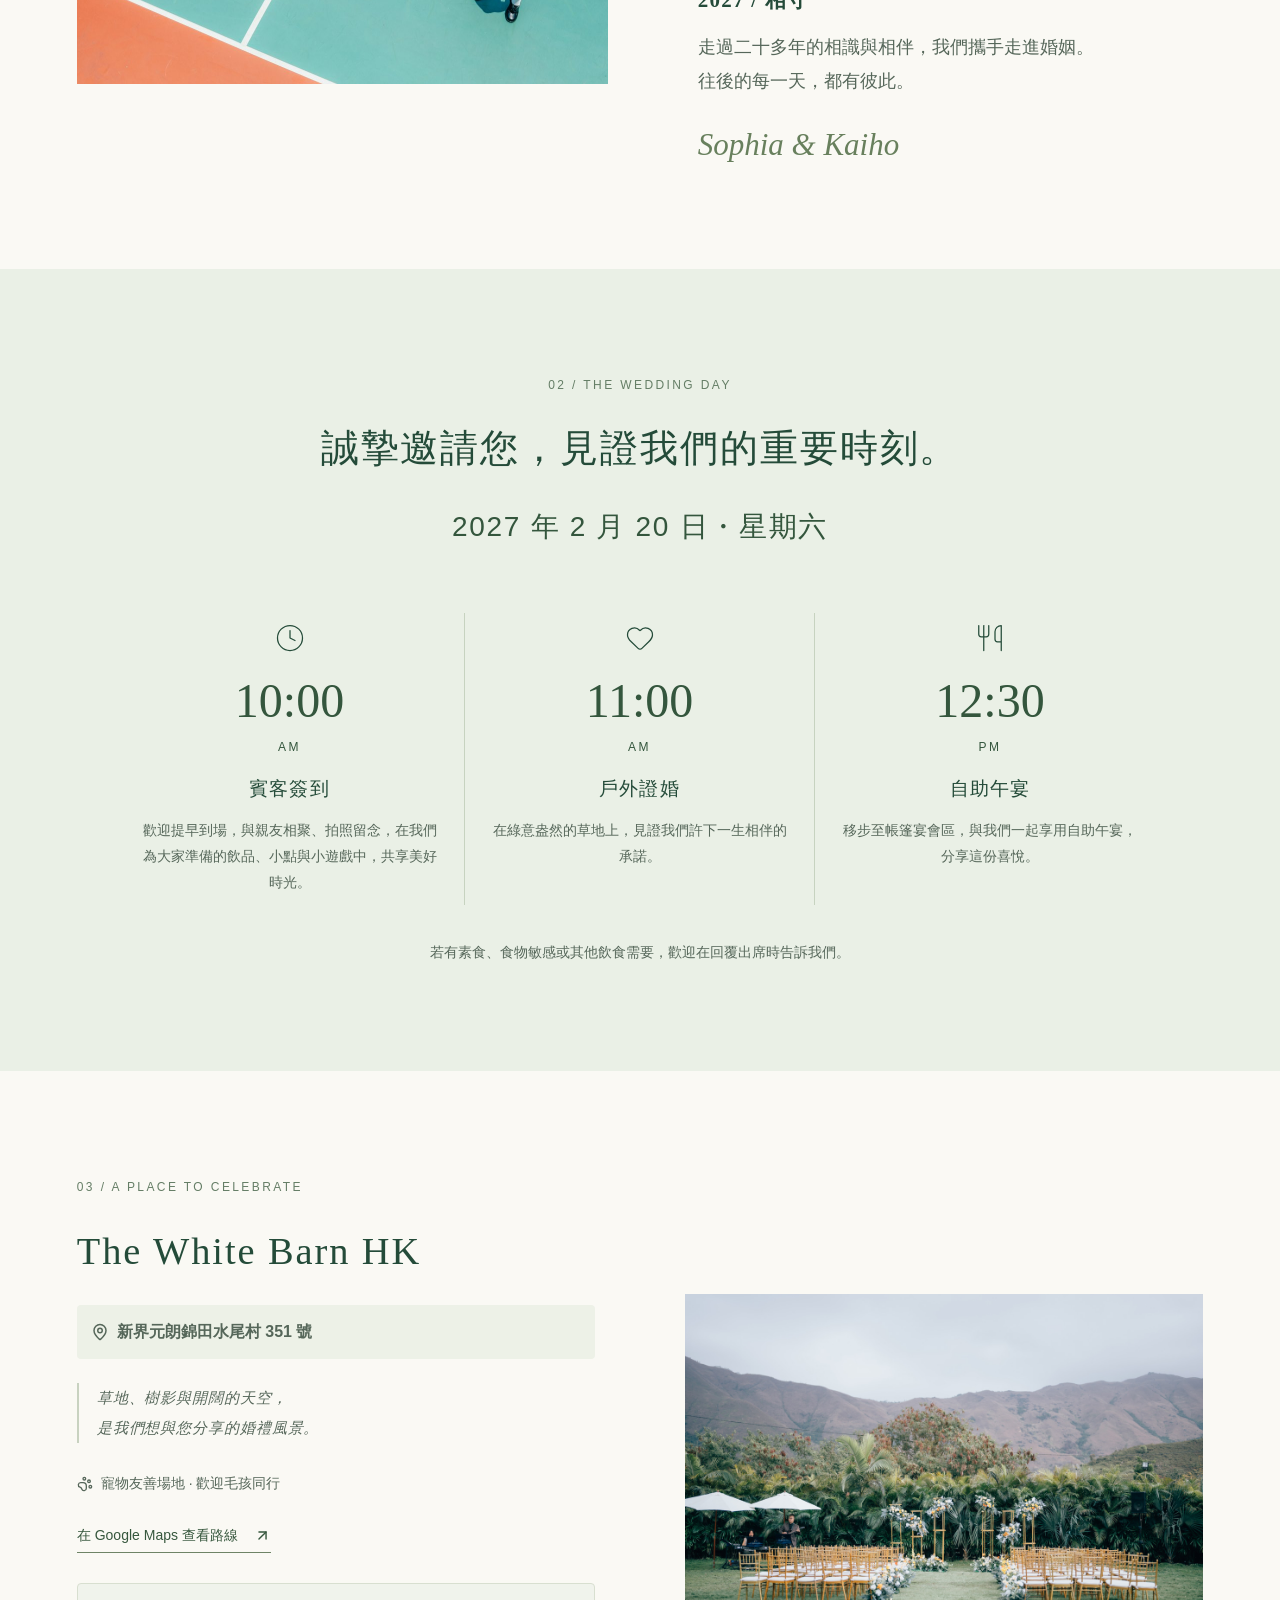
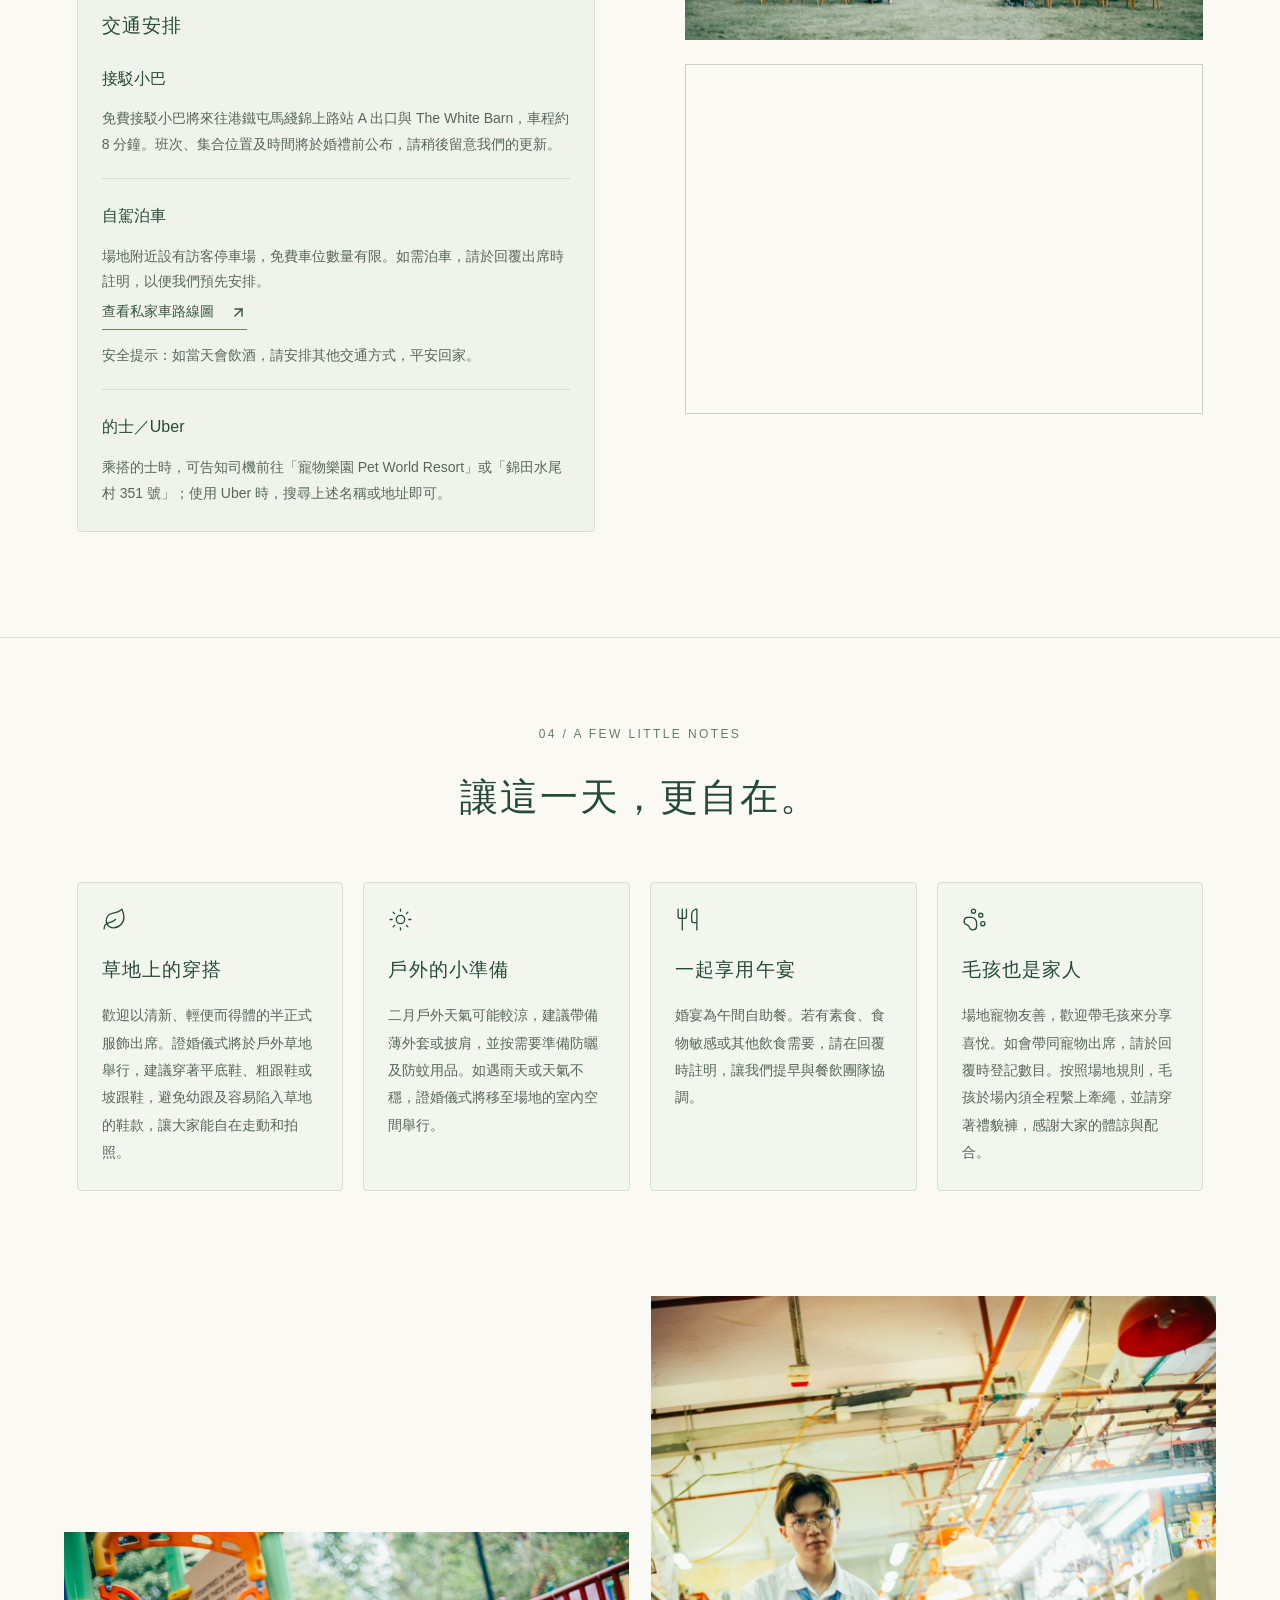
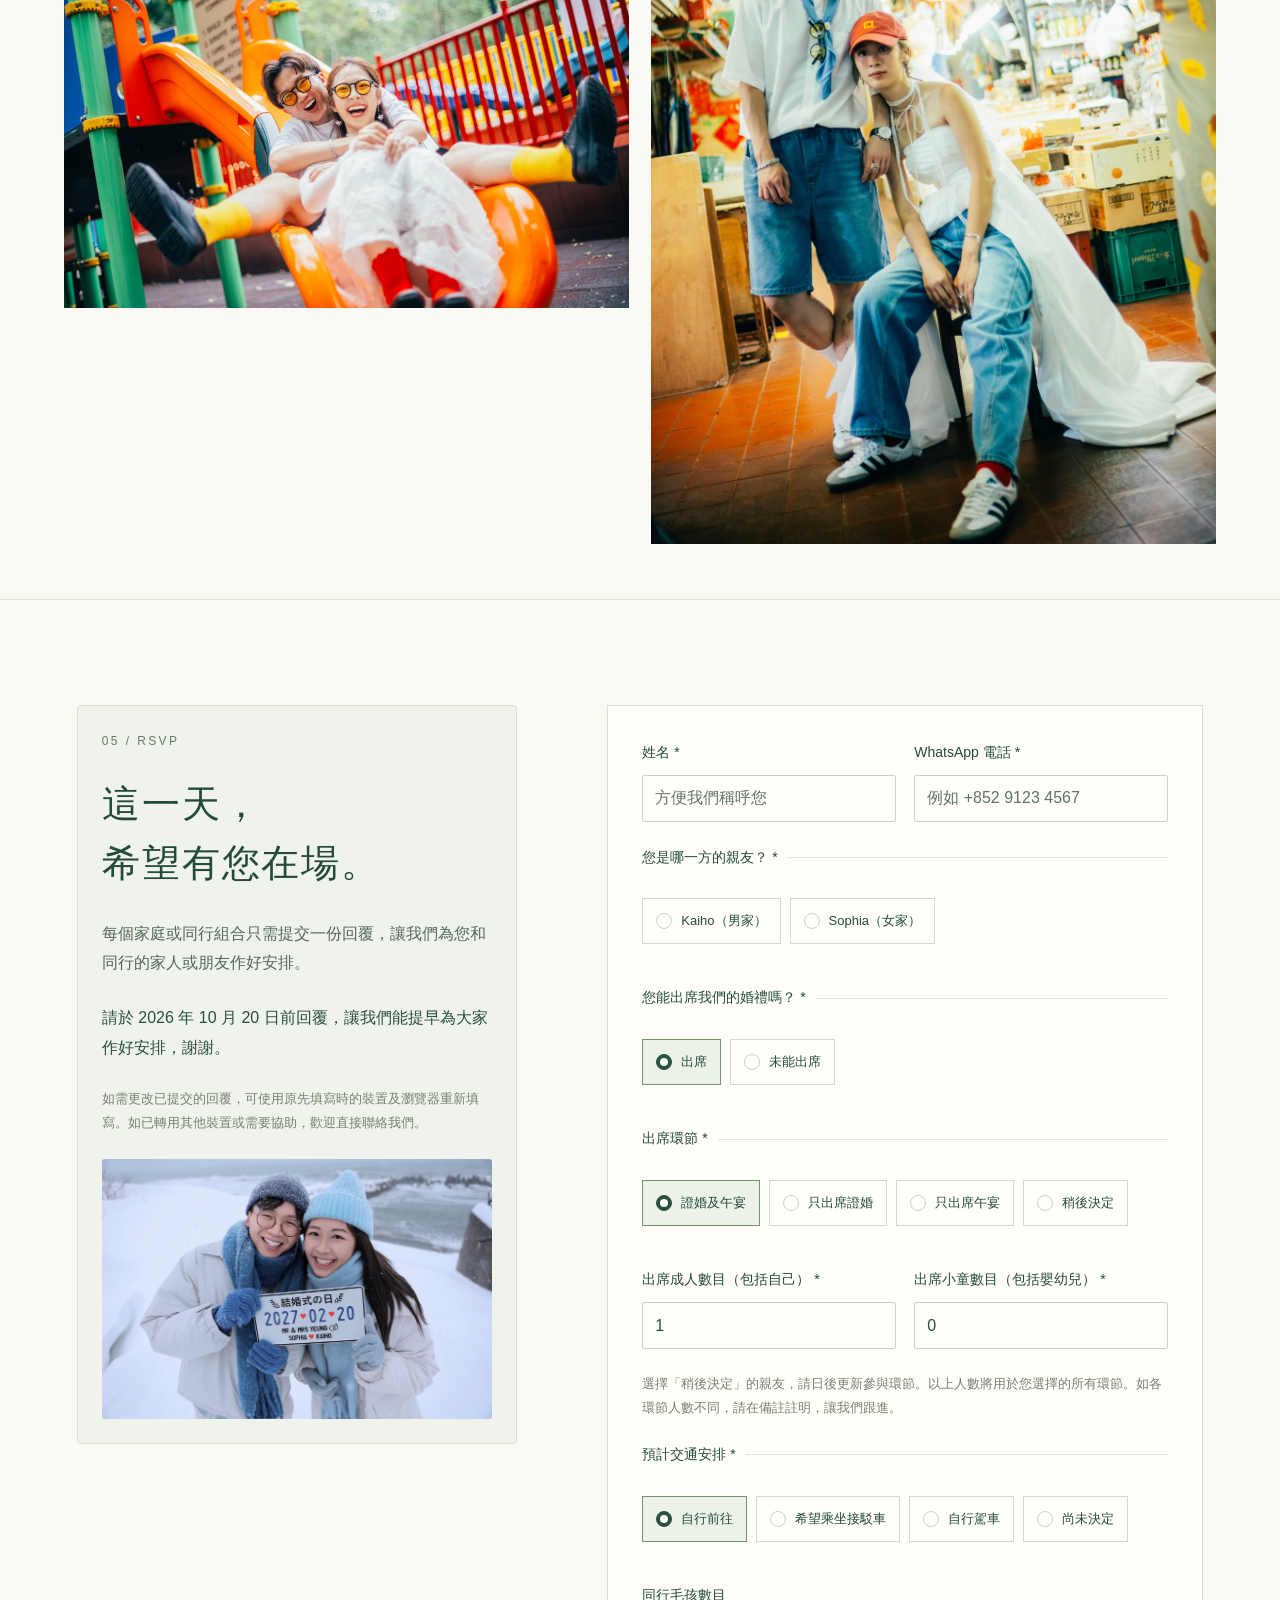
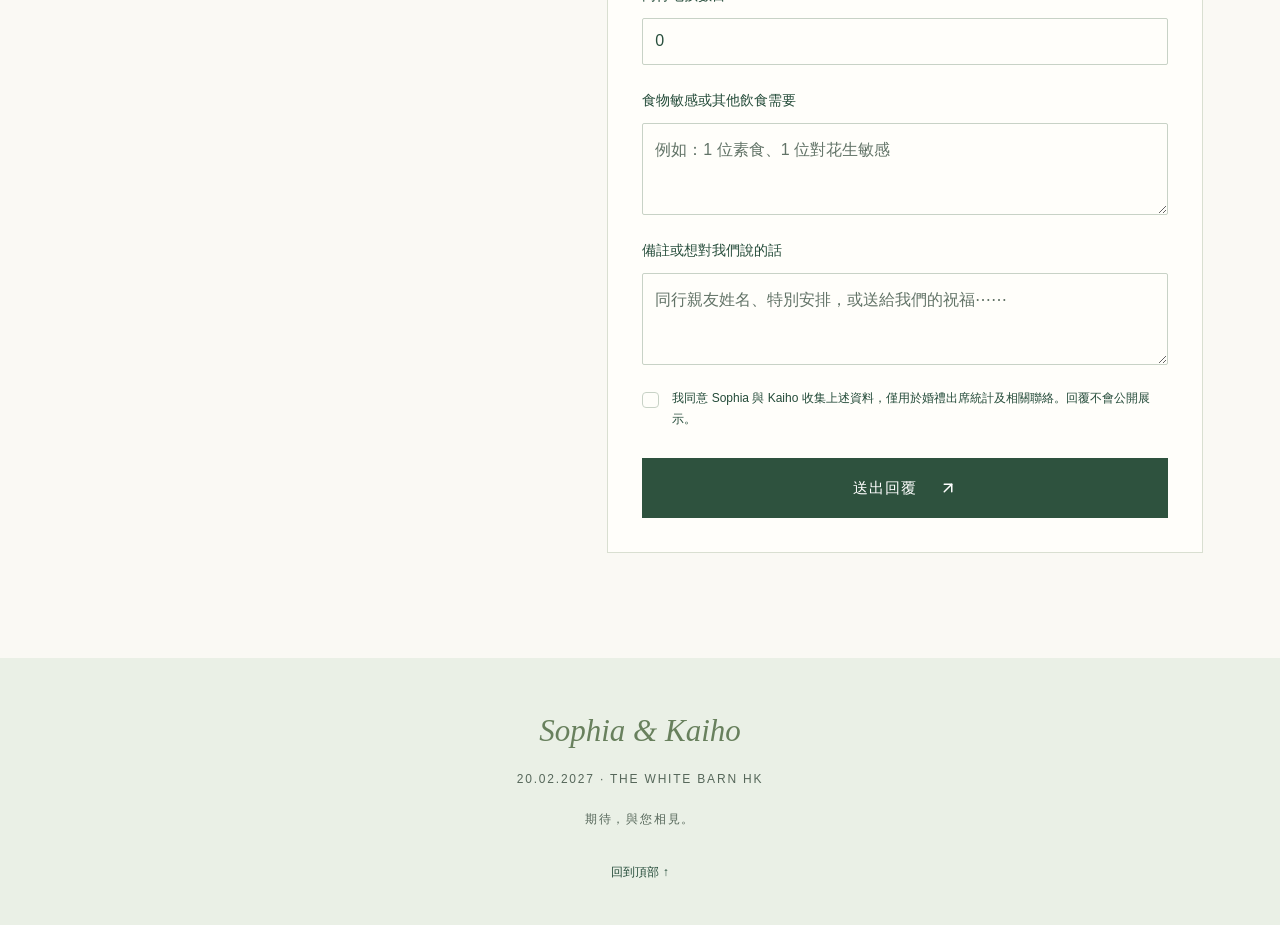
==== commit 18438a95: "Add Chinese story and refine mobile photo placement and RSVP introduction" ====
--- a/docs/index.html
+++ b/docs/index.html
@@ -1,3 +1,3 @@
-<!doctype html><html lang="zh-Hant"><head><meta charset="UTF-8"><meta name="viewport" content="width=device-width,initial-scale=1"><meta name="theme-color" content="#294f3d"><meta name="robots" content="noindex,nofollow"><title>Sophia & Kaiho｜2027.02.20 婚禮請柬</title><meta name="description" content="從同窗，到一生。2027年2月20日，誠邀你到 The White Barn HK 見證我們的幸福。上午10時簽到、11時草地證婚、12時30分自助午宴。"><meta property="og:type" content="website"><meta property="og:title" content="Sophia & Kaiho · We're getting married!"><meta property="og:description" content="2027.02.20｜The White Barn HK｜誠邀你見證我們的幸福，點此回覆出席。"><meta property="og:image" content="https://yeungkaiho.github.io/weddinginvitation_chatgpt/images/cover.jpg"><meta property="og:url" content="https://yeungkaiho.github.io/weddinginvitation_chatgpt/"><link rel="icon" href="data:image/svg+xml,%3Csvg xmlns='http://www.w3.org/2000/svg' viewBox='0 0 64 64'%3E%3Crect width='64' height='64' rx='32' fill='%23294f3d'/%3E%3Ctext x='32' y='43' text-anchor='middle' fill='white' font-size='36' font-family='Georgia'%3E%26%3C/text%3E%3C/svg%3E">  <script type="module" crossorigin src="./assets/index-Cy8g_24C.js"></script>
-  <link rel="stylesheet" crossorigin href="./assets/index-jcxGLcf_.css">
+<!doctype html><html lang="zh-Hant"><head><meta charset="UTF-8"><meta name="viewport" content="width=device-width,initial-scale=1"><meta name="theme-color" content="#294f3d"><meta name="robots" content="noindex,nofollow"><title>Sophia & Kaiho｜2027.02.20 婚禮請柬</title><meta name="description" content="從同窗，到一生。2027年2月20日，誠邀你到 The White Barn HK 見證我們的幸福。上午10時簽到、11時草地證婚、12時30分自助午宴。"><meta property="og:type" content="website"><meta property="og:title" content="Sophia & Kaiho · We're getting married!"><meta property="og:description" content="2027.02.20｜The White Barn HK｜誠邀你見證我們的幸福，點此回覆出席。"><meta property="og:image" content="https://yeungkaiho.github.io/weddinginvitation_chatgpt/images/cover.jpg"><meta property="og:url" content="https://yeungkaiho.github.io/weddinginvitation_chatgpt/"><link rel="icon" href="data:image/svg+xml,%3Csvg xmlns='http://www.w3.org/2000/svg' viewBox='0 0 64 64'%3E%3Crect width='64' height='64' rx='32' fill='%23294f3d'/%3E%3Ctext x='32' y='43' text-anchor='middle' fill='white' font-size='36' font-family='Georgia'%3E%26%3C/text%3E%3C/svg%3E">  <script type="module" crossorigin src="./assets/index-D2Sb1IO3.js"></script>
+  <link rel="stylesheet" crossorigin href="./assets/index-Bsq4PwZO.css">
 </head><body><div id="root"></div></body></html>
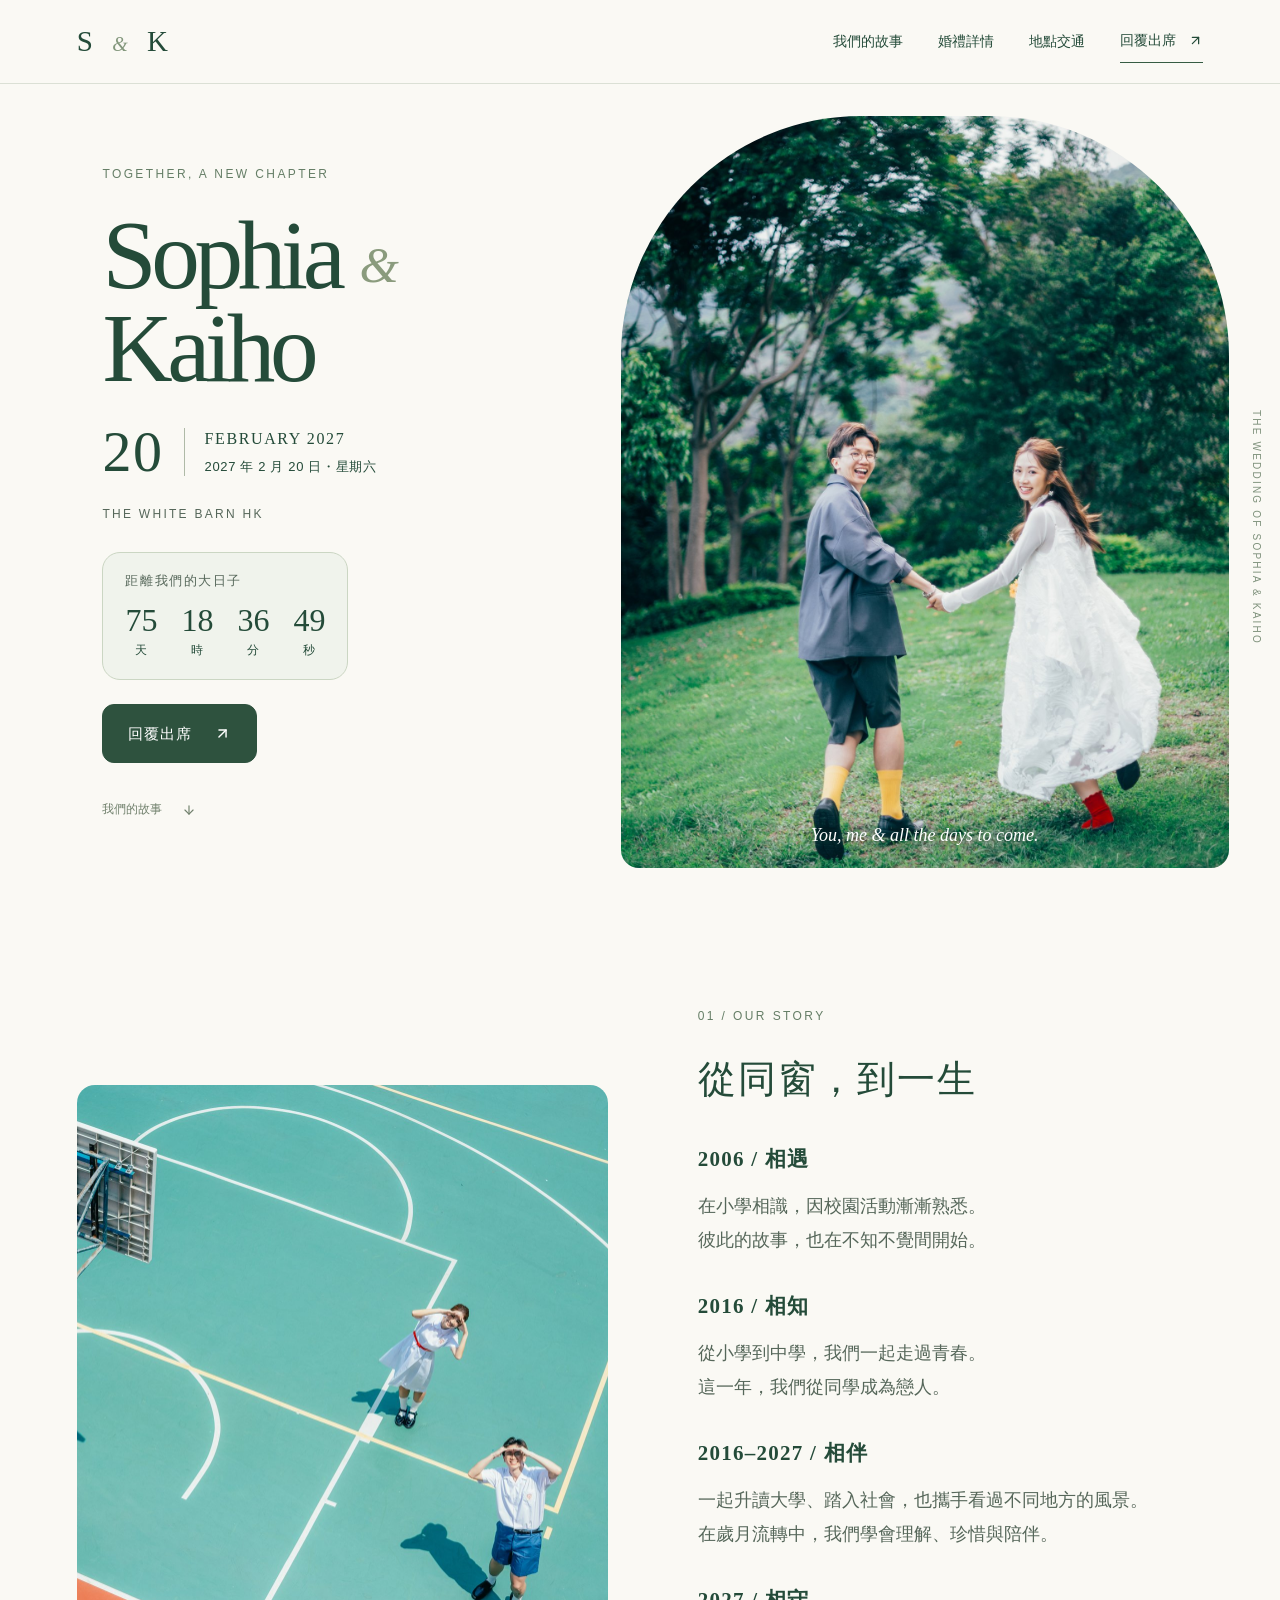
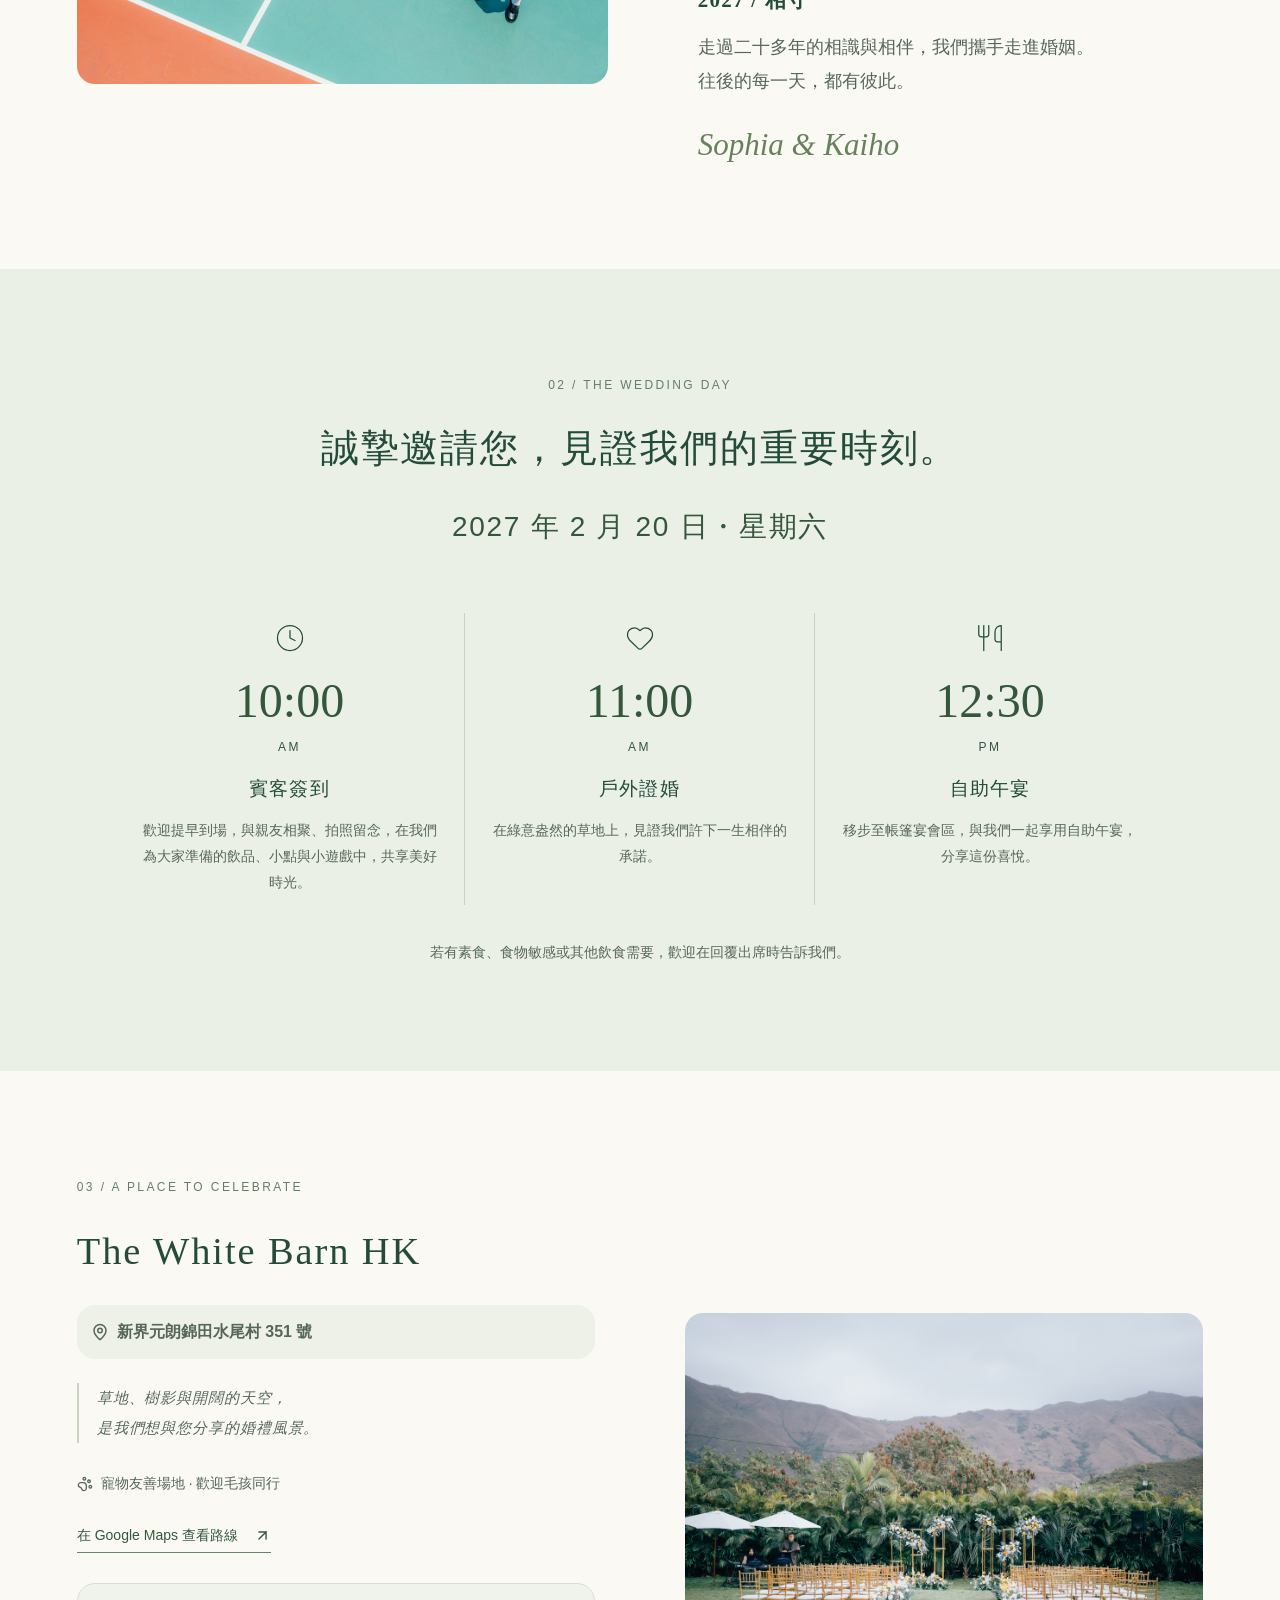
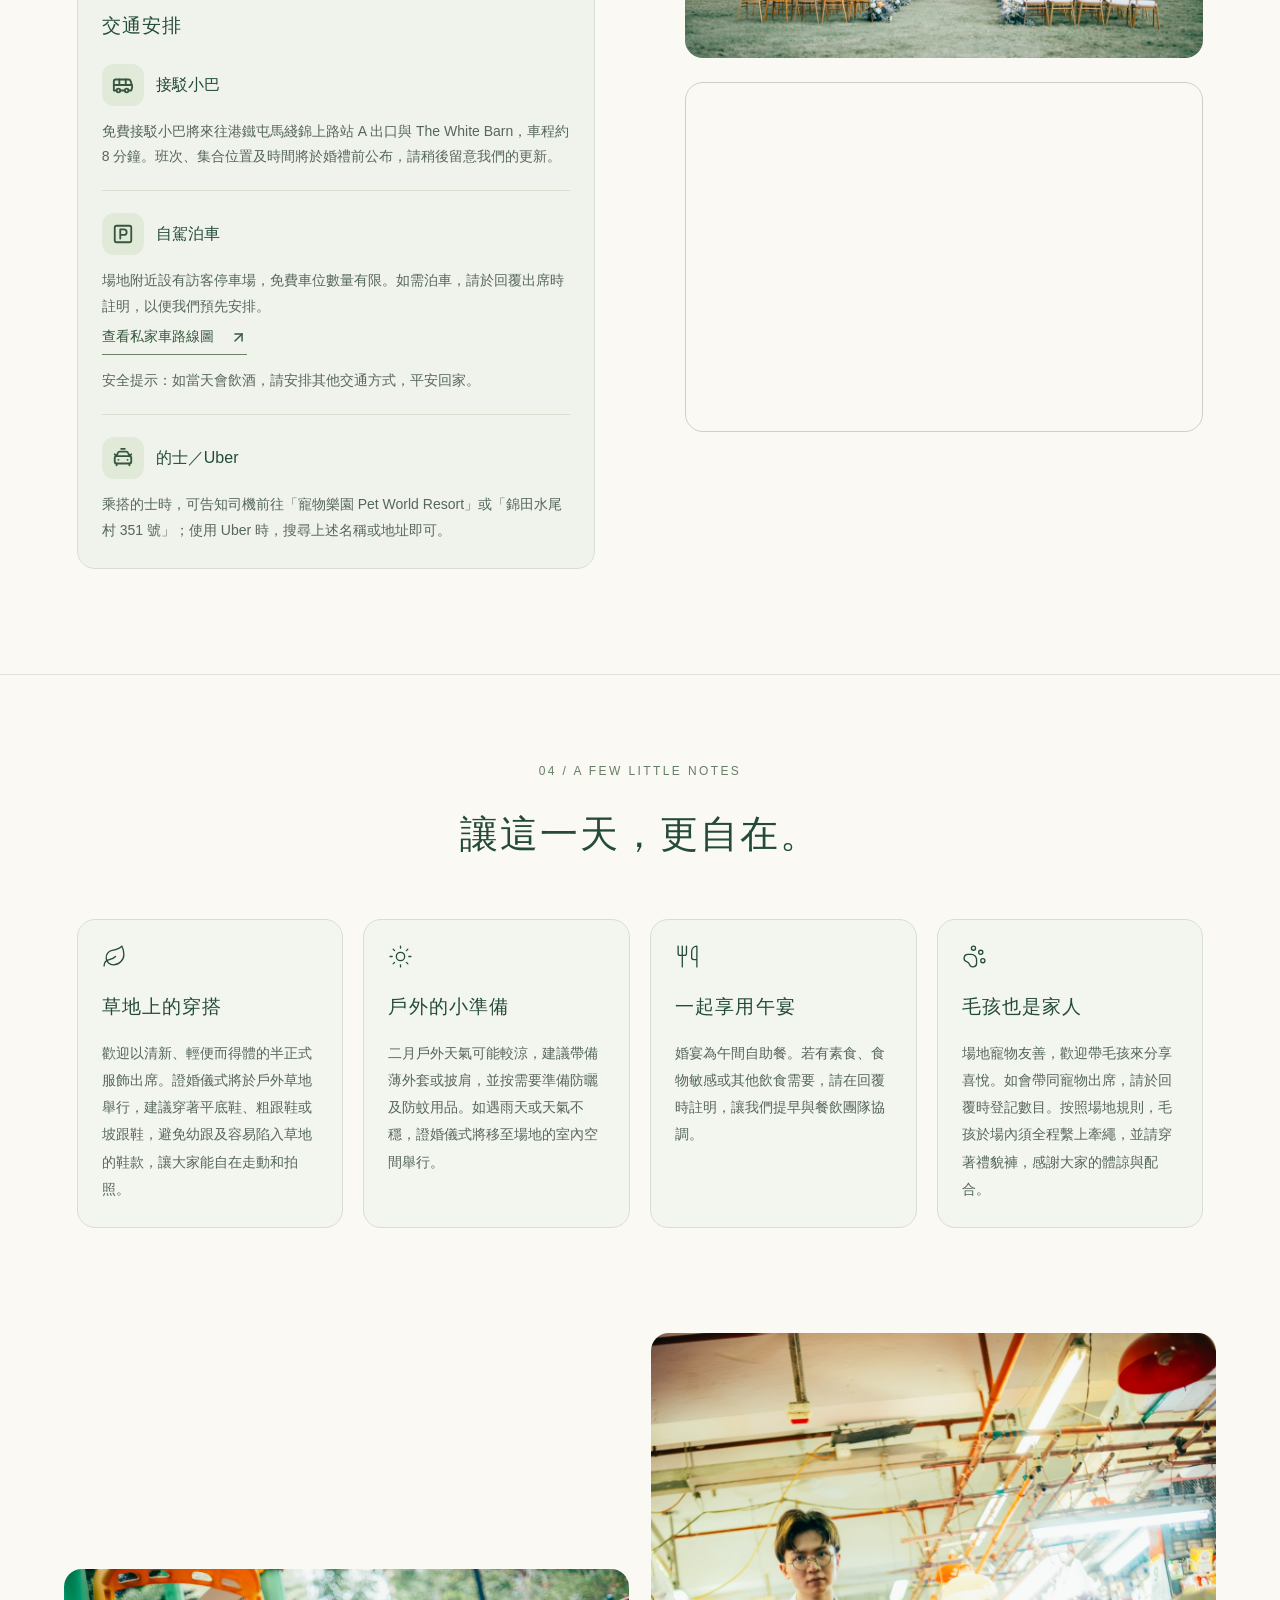
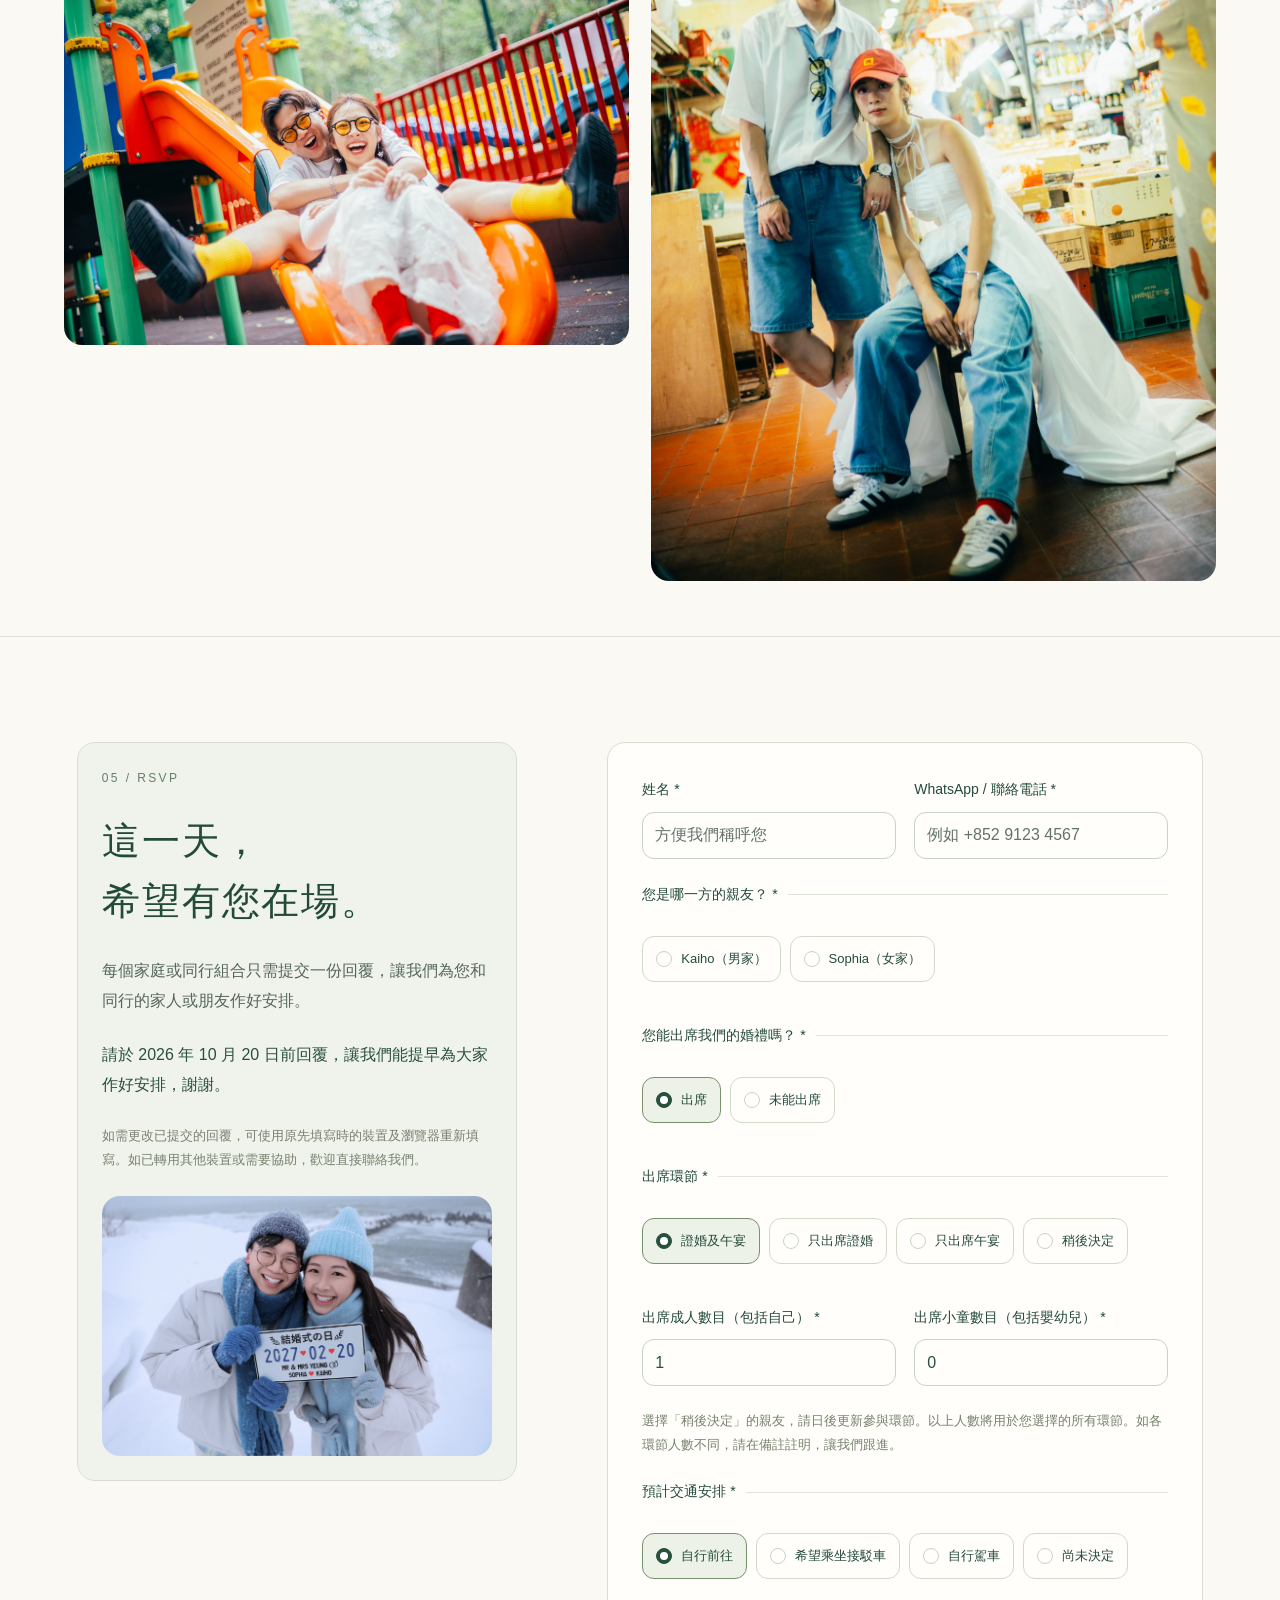
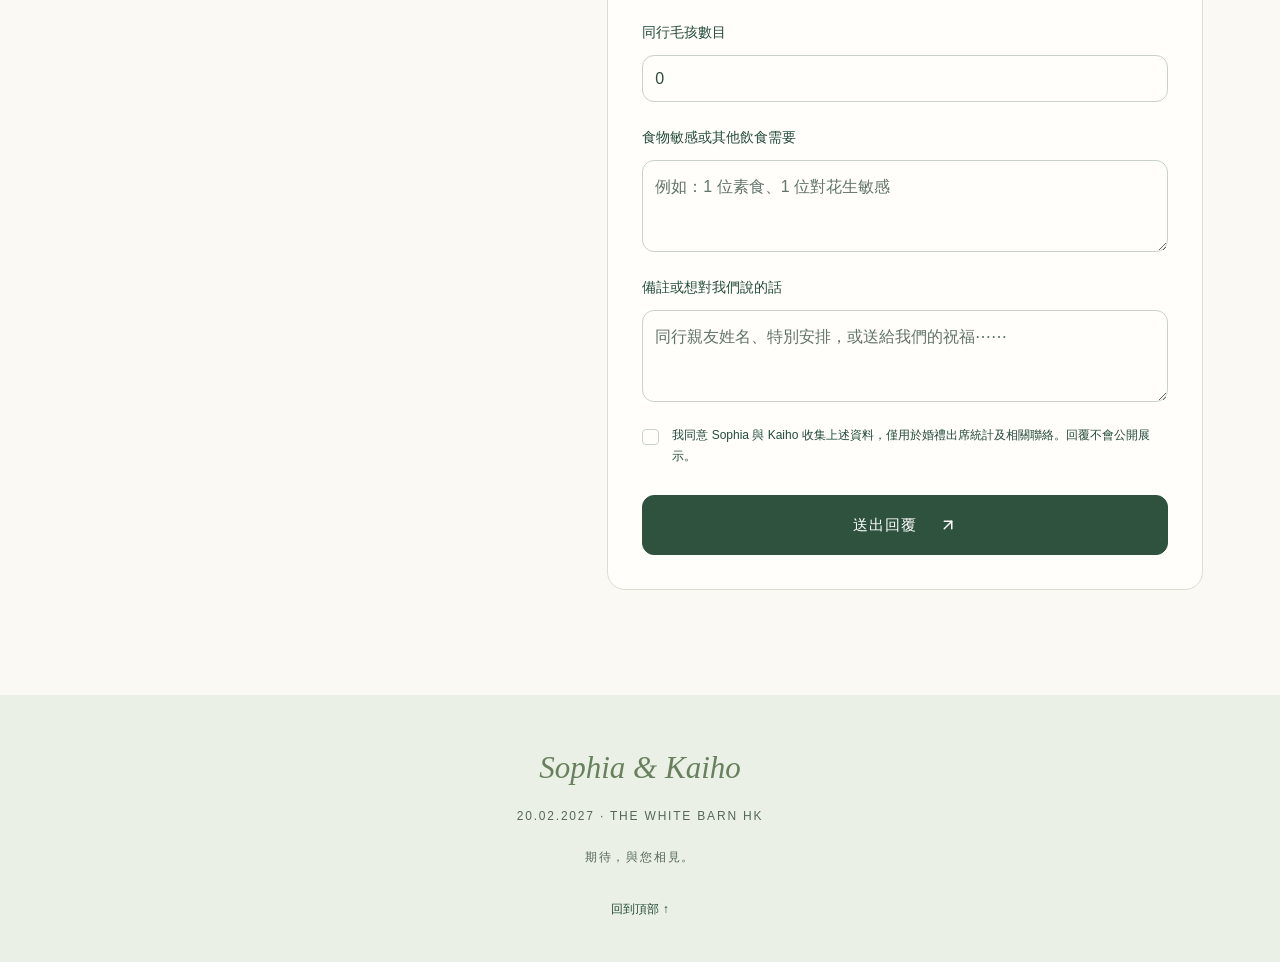
==== commit 08238bde: "Round photos and cards, improve RSVP spacing and configure sharing photo" ====
--- a/docs/index.html
+++ b/docs/index.html
@@ -1,3 +1,3 @@
-<!doctype html><html lang="zh-Hant"><head><meta charset="UTF-8"><meta name="viewport" content="width=device-width,initial-scale=1"><meta name="theme-color" content="#294f3d"><meta name="robots" content="noindex,nofollow"><title>Sophia & Kaiho｜2027.02.20 婚禮請柬</title><meta name="description" content="從同窗，到一生。2027年2月20日，誠邀你到 The White Barn HK 見證我們的幸福。上午10時簽到、11時草地證婚、12時30分自助午宴。"><meta property="og:type" content="website"><meta property="og:title" content="Sophia & Kaiho · We're getting married!"><meta property="og:description" content="2027.02.20｜The White Barn HK｜誠邀你見證我們的幸福，點此回覆出席。"><meta property="og:image" content="https://yeungkaiho.github.io/weddinginvitation_chatgpt/images/cover.jpg"><meta property="og:url" content="https://yeungkaiho.github.io/weddinginvitation_chatgpt/"><link rel="icon" href="data:image/svg+xml,%3Csvg xmlns='http://www.w3.org/2000/svg' viewBox='0 0 64 64'%3E%3Crect width='64' height='64' rx='32' fill='%23294f3d'/%3E%3Ctext x='32' y='43' text-anchor='middle' fill='white' font-size='36' font-family='Georgia'%3E%26%3C/text%3E%3C/svg%3E">  <script type="module" crossorigin src="./assets/index-D2Sb1IO3.js"></script>
-  <link rel="stylesheet" crossorigin href="./assets/index-Bsq4PwZO.css">
+<!doctype html><html lang="zh-Hant"><head><meta charset="UTF-8"><meta name="viewport" content="width=device-width,initial-scale=1"><meta name="theme-color" content="#294f3d"><meta name="robots" content="noindex,nofollow"><title>Sophia & Kaiho｜2027.02.20 婚禮請柬</title><meta name="description" content="從同窗，到一生。2027年2月20日，誠邀您到 The White Barn HK 見證我們的幸福。上午10時簽到、11時草地證婚、12時30分自助午宴。"><meta property="og:type" content="website"><meta property="og:title" content="Sophia & Kaiho · We're getting married!"><meta property="og:description" content="2027.02.20｜The White Barn HK｜誠邀您見證我們的幸福，點此回覆出席。"><meta property="og:image" content="https://yeungkaiho.github.io/weddinginvitation_chatgpt/images/rsvp.jpg"><meta property="og:image:type" content="image/jpeg"><meta property="og:image:width" content="1600"><meta property="og:image:height" content="1066"><meta property="og:image:alt" content="Sophia 與 Kaiho 在草地上蹲著舉起婚禮日期牌"><meta name="twitter:card" content="summary_large_image"><meta name="twitter:image" content="https://yeungkaiho.github.io/weddinginvitation_chatgpt/images/rsvp.jpg"><meta property="og:url" content="https://yeungkaiho.github.io/weddinginvitation_chatgpt/"><link rel="icon" href="data:image/svg+xml,%3Csvg xmlns='http://www.w3.org/2000/svg' viewBox='0 0 64 64'%3E%3Crect width='64' height='64' rx='32' fill='%23294f3d'/%3E%3Ctext x='32' y='43' text-anchor='middle' fill='white' font-size='36' font-family='Georgia'%3E%26%3C/text%3E%3C/svg%3E">  <script type="module" crossorigin src="./assets/index-9kOwifbL.js"></script>
+  <link rel="stylesheet" crossorigin href="./assets/index-B2Ij-tI7.css">
 </head><body><div id="root"></div></body></html>
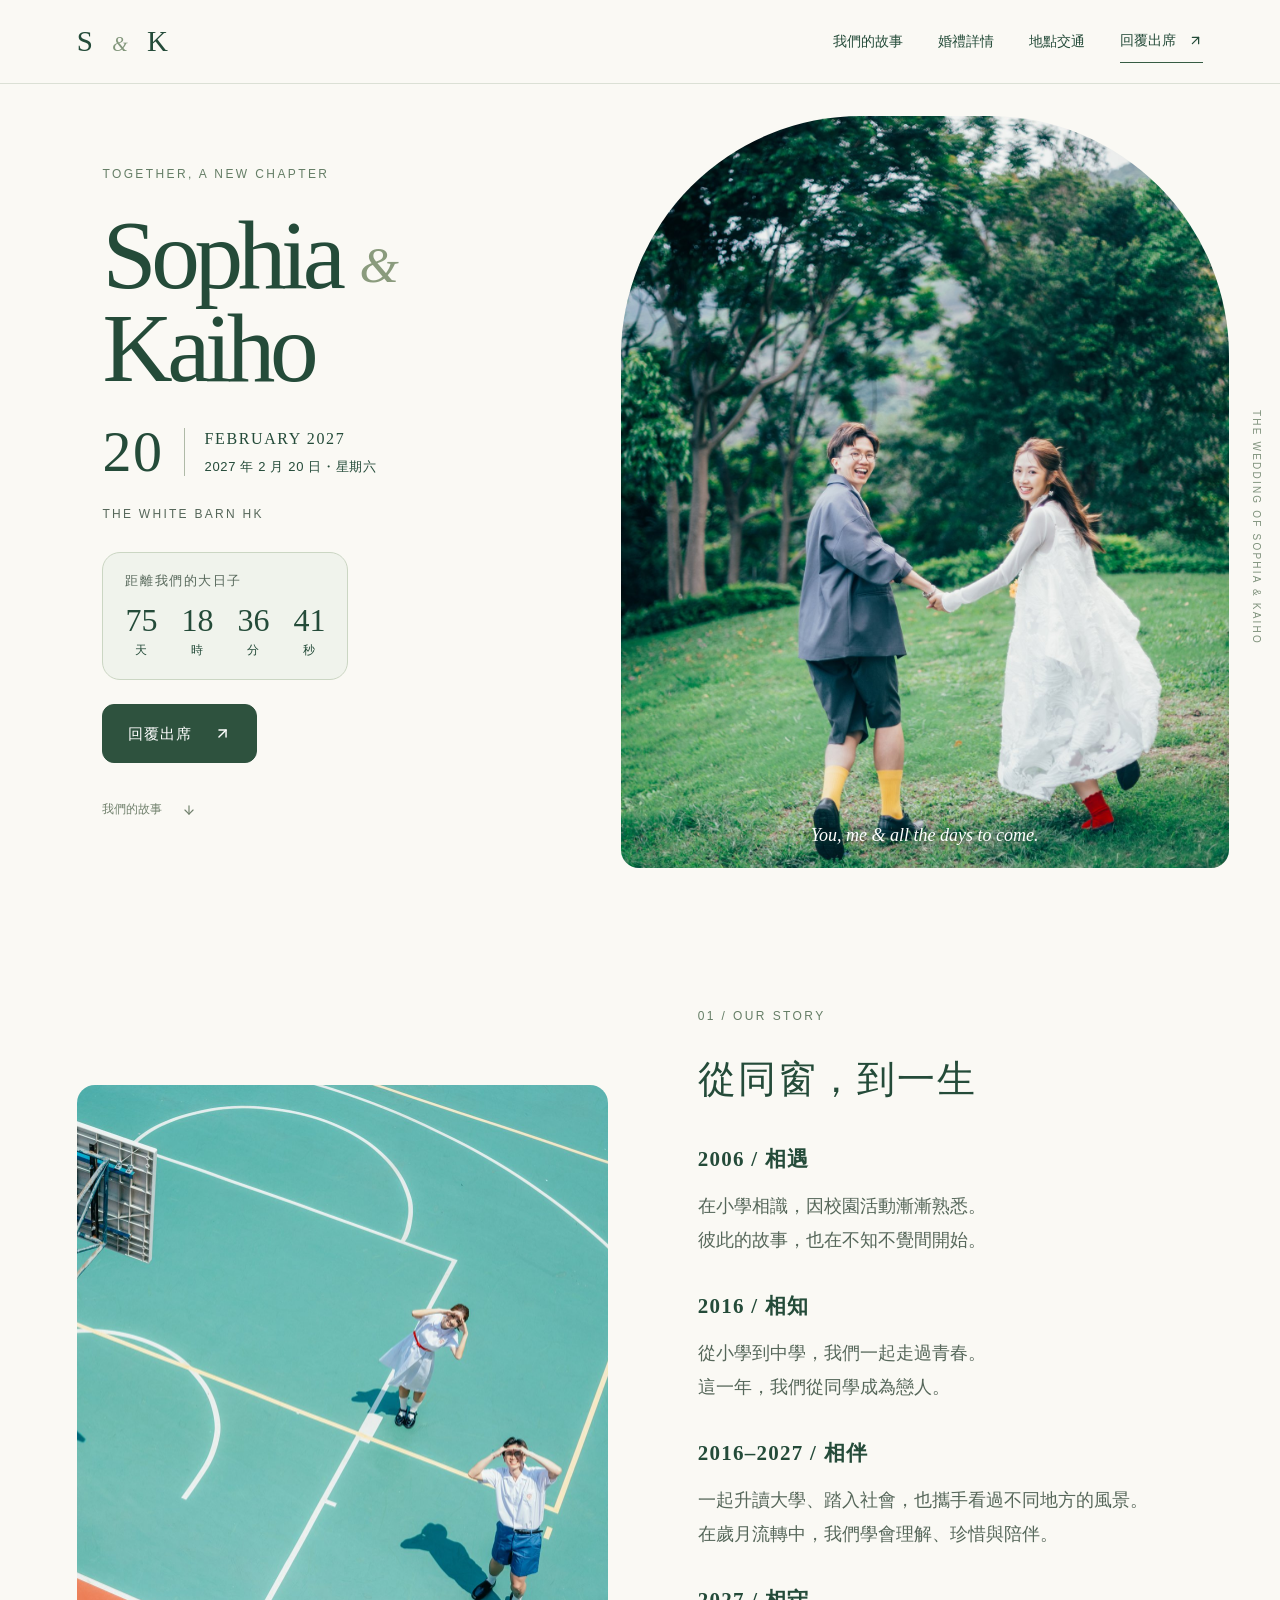
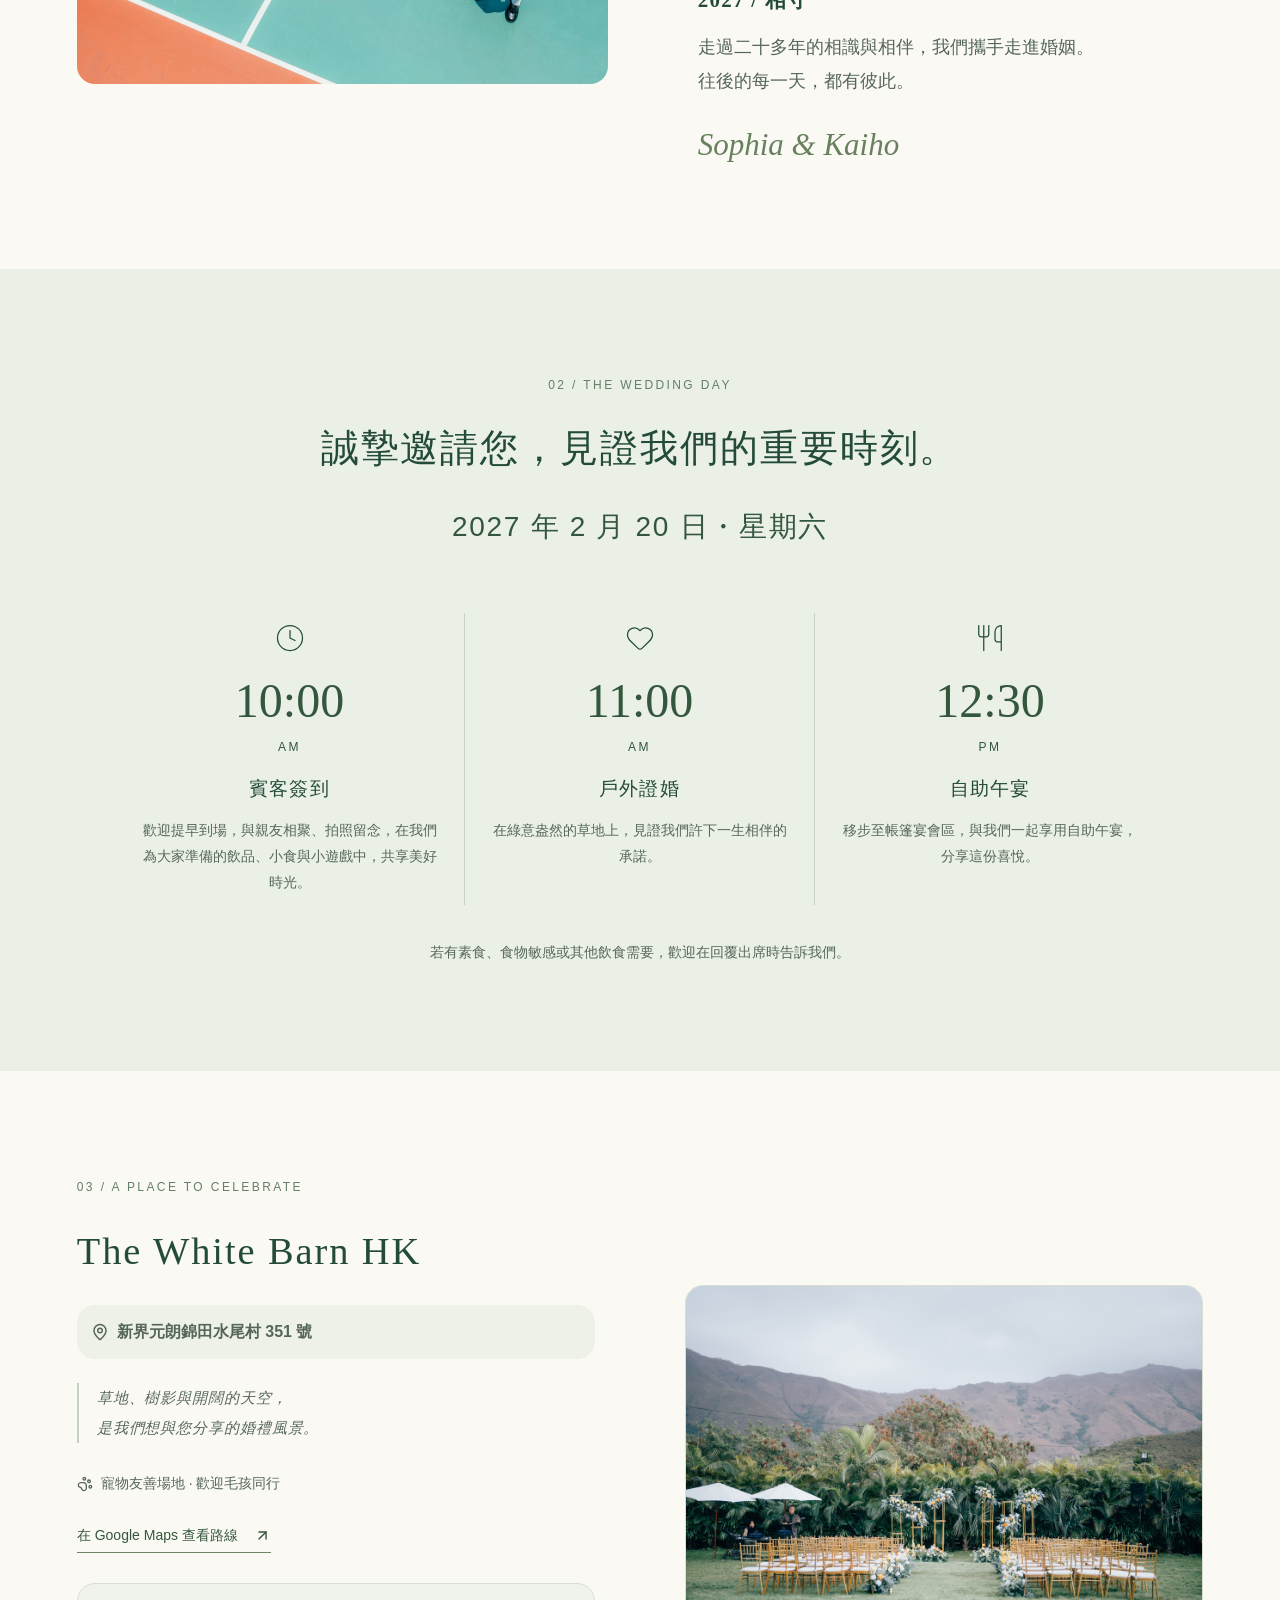
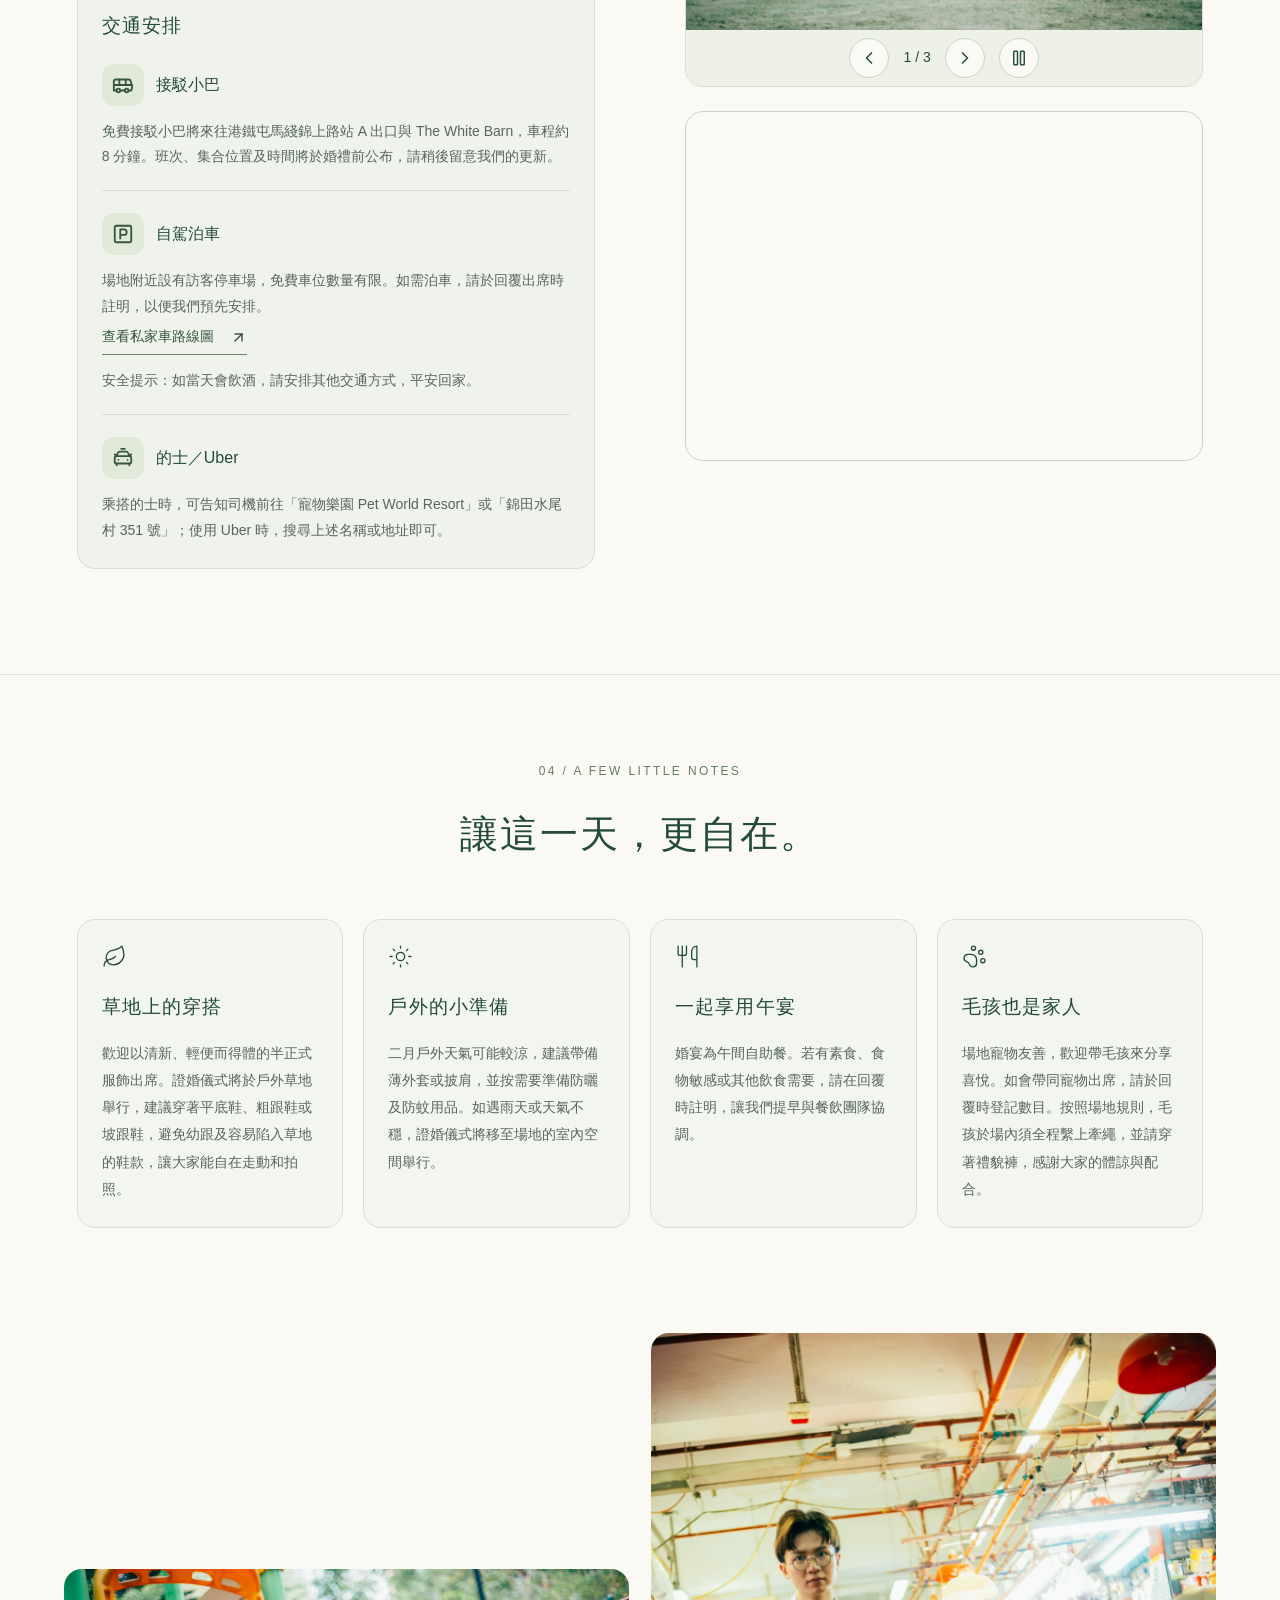
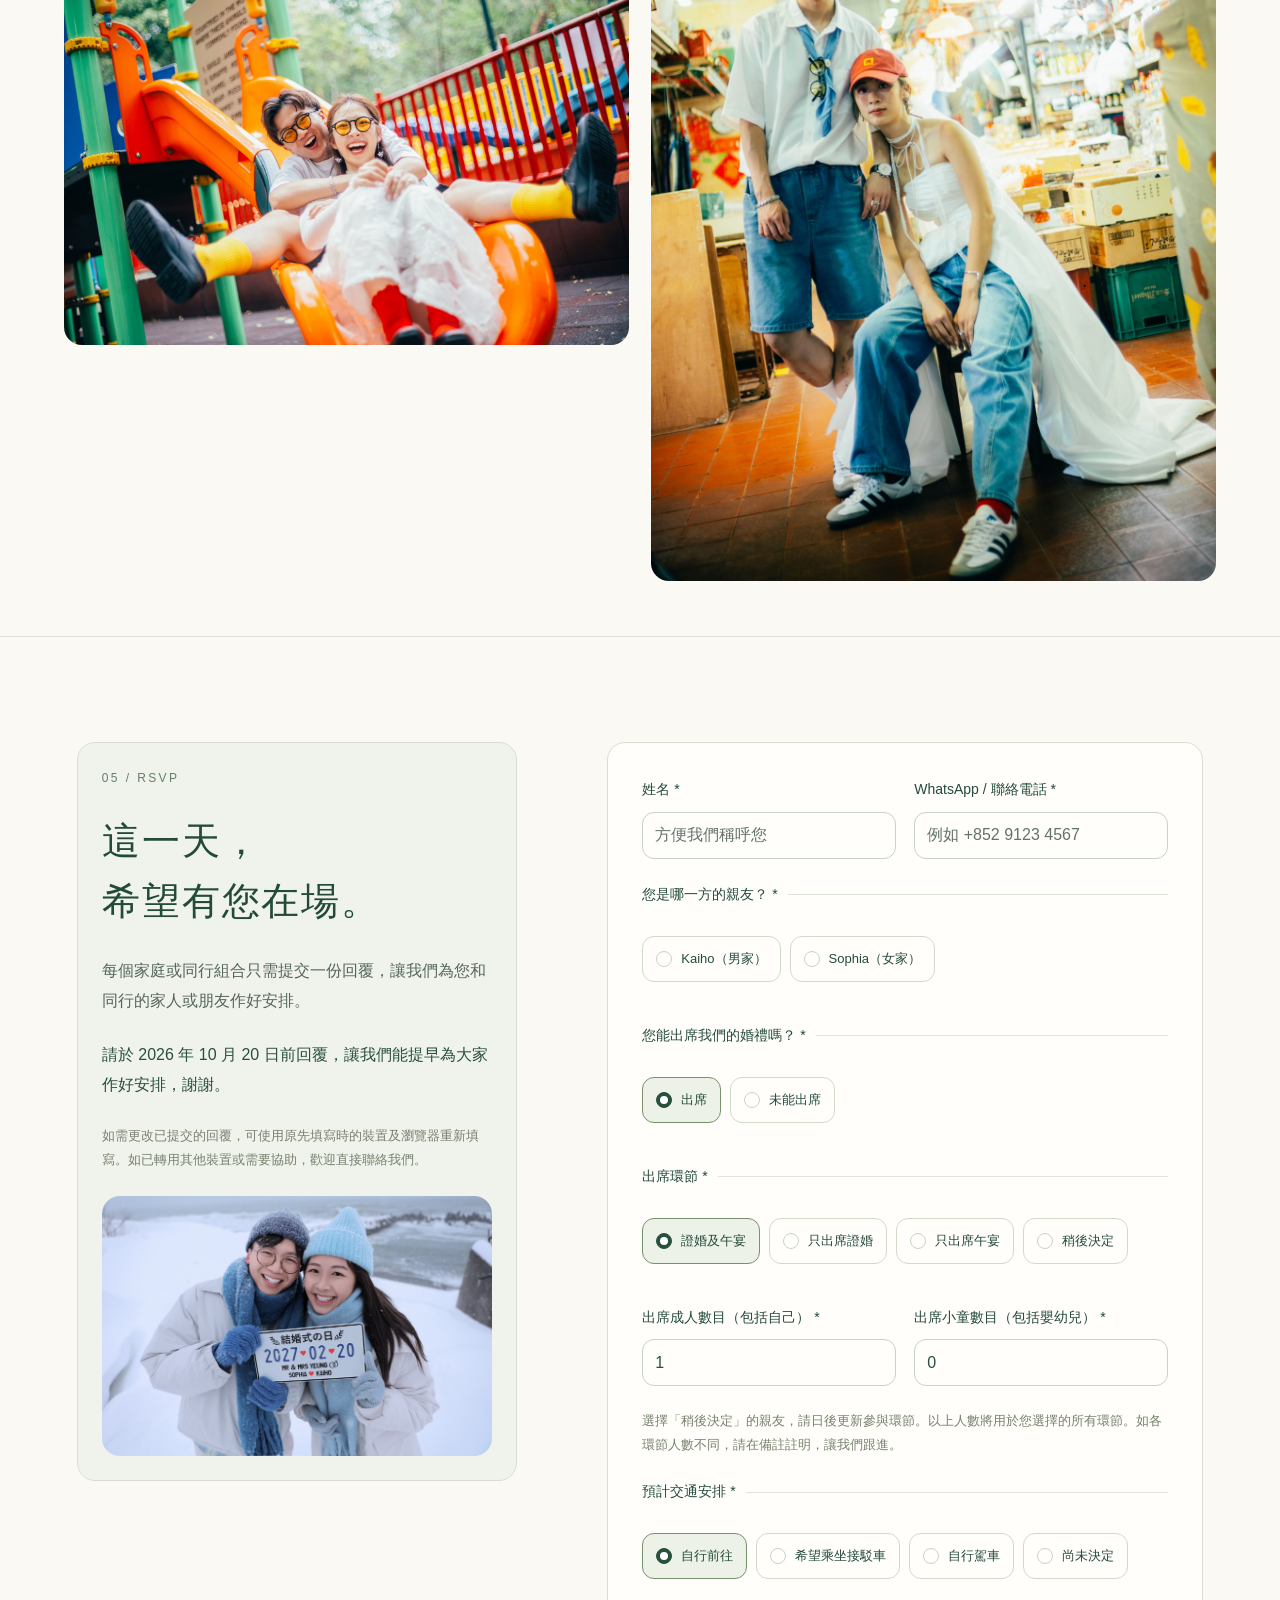
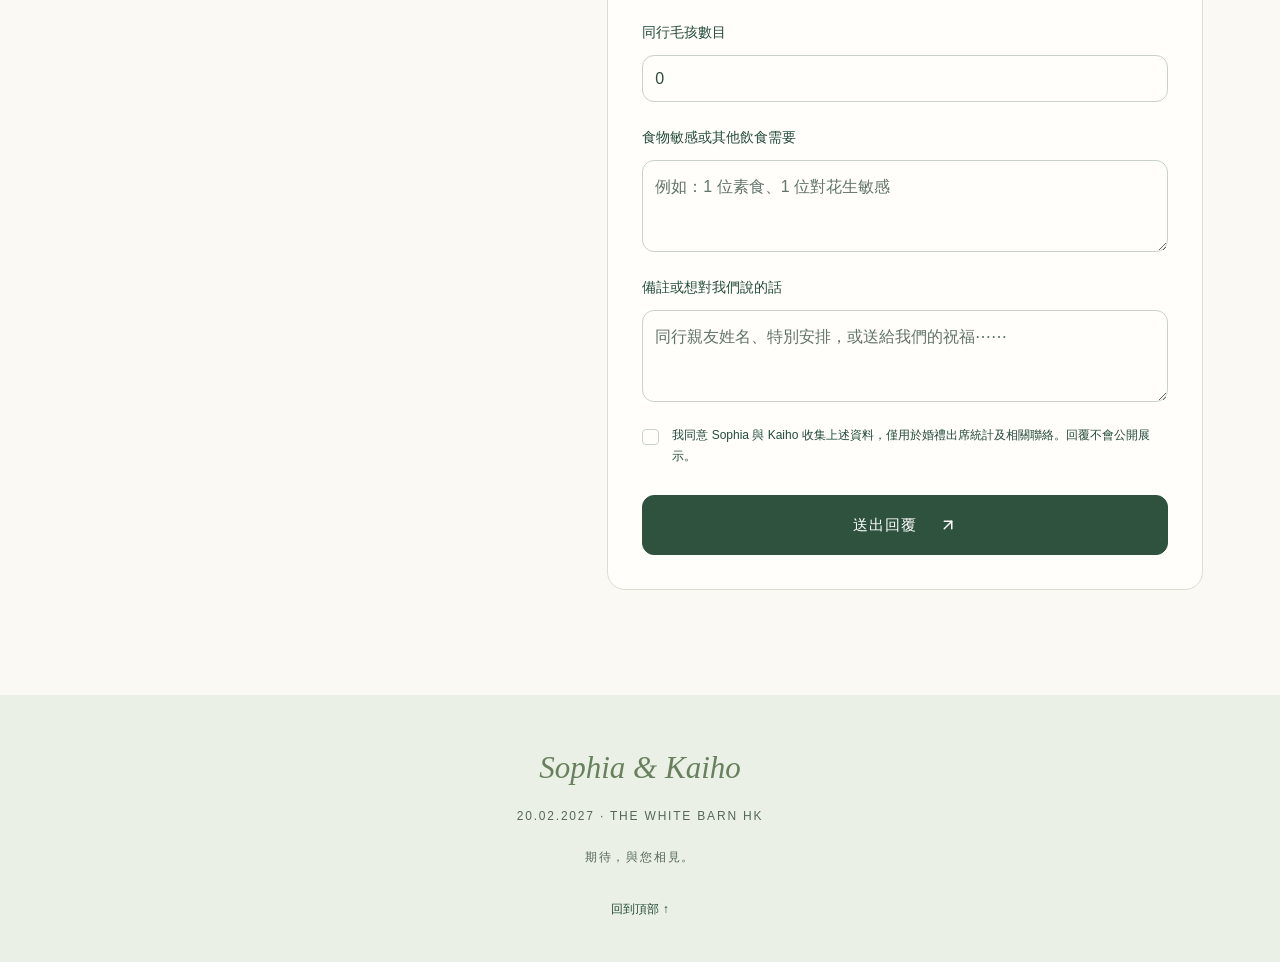
==== commit 5be8dfca: "Add swipeable three-photo venue gallery with three-second autoplay" ====
--- a/docs/index.html
+++ b/docs/index.html
@@ -1,3 +1,3 @@
-<!doctype html><html lang="zh-Hant"><head><meta charset="UTF-8"><meta name="viewport" content="width=device-width,initial-scale=1"><meta name="theme-color" content="#294f3d"><meta name="robots" content="noindex,nofollow"><title>Sophia & Kaiho｜2027.02.20 婚禮請柬</title><meta name="description" content="從同窗，到一生。2027年2月20日，誠邀您到 The White Barn HK 見證我們的幸福。上午10時簽到、11時草地證婚、12時30分自助午宴。"><meta property="og:type" content="website"><meta property="og:title" content="Sophia & Kaiho · We're getting married!"><meta property="og:description" content="2027.02.20｜The White Barn HK｜誠邀您見證我們的幸福，點此回覆出席。"><meta property="og:image" content="https://yeungkaiho.github.io/weddinginvitation_chatgpt/images/rsvp.jpg"><meta property="og:image:type" content="image/jpeg"><meta property="og:image:width" content="1600"><meta property="og:image:height" content="1066"><meta property="og:image:alt" content="Sophia 與 Kaiho 在草地上蹲著舉起婚禮日期牌"><meta name="twitter:card" content="summary_large_image"><meta name="twitter:image" content="https://yeungkaiho.github.io/weddinginvitation_chatgpt/images/rsvp.jpg"><meta property="og:url" content="https://yeungkaiho.github.io/weddinginvitation_chatgpt/"><link rel="icon" href="data:image/svg+xml,%3Csvg xmlns='http://www.w3.org/2000/svg' viewBox='0 0 64 64'%3E%3Crect width='64' height='64' rx='32' fill='%23294f3d'/%3E%3Ctext x='32' y='43' text-anchor='middle' fill='white' font-size='36' font-family='Georgia'%3E%26%3C/text%3E%3C/svg%3E">  <script type="module" crossorigin src="./assets/index-9kOwifbL.js"></script>
-  <link rel="stylesheet" crossorigin href="./assets/index-B2Ij-tI7.css">
+<!doctype html><html lang="zh-Hant"><head><meta charset="UTF-8"><meta name="viewport" content="width=device-width,initial-scale=1"><meta name="theme-color" content="#294f3d"><meta name="robots" content="noindex,nofollow"><title>Sophia & Kaiho｜2027.02.20 婚禮請柬</title><meta name="description" content="從同窗，到一生。2027年2月20日，誠邀您到 The White Barn HK 見證我們的幸福。上午10時簽到、11時草地證婚、12時30分自助午宴。"><meta property="og:type" content="website"><meta property="og:title" content="Sophia & Kaiho · We're getting married!"><meta property="og:description" content="2027.02.20｜The White Barn HK｜誠邀您見證我們的幸福，點此回覆出席。"><meta property="og:image" content="https://yeungkaiho.github.io/weddinginvitation_chatgpt/images/rsvp.jpg"><meta property="og:image:type" content="image/jpeg"><meta property="og:image:width" content="1600"><meta property="og:image:height" content="1066"><meta property="og:image:alt" content="Sophia 與 Kaiho 在草地上蹲著舉起婚禮日期牌"><meta name="twitter:card" content="summary_large_image"><meta name="twitter:image" content="https://yeungkaiho.github.io/weddinginvitation_chatgpt/images/rsvp.jpg"><meta property="og:url" content="https://yeungkaiho.github.io/weddinginvitation_chatgpt/"><link rel="icon" href="data:image/svg+xml,%3Csvg xmlns='http://www.w3.org/2000/svg' viewBox='0 0 64 64'%3E%3Crect width='64' height='64' rx='32' fill='%23294f3d'/%3E%3Ctext x='32' y='43' text-anchor='middle' fill='white' font-size='36' font-family='Georgia'%3E%26%3C/text%3E%3C/svg%3E">  <script type="module" crossorigin src="./assets/index-B4dyXu7n.js"></script>
+  <link rel="stylesheet" crossorigin href="./assets/index-BM2Fl0mh.css">
 </head><body><div id="root"></div></body></html>
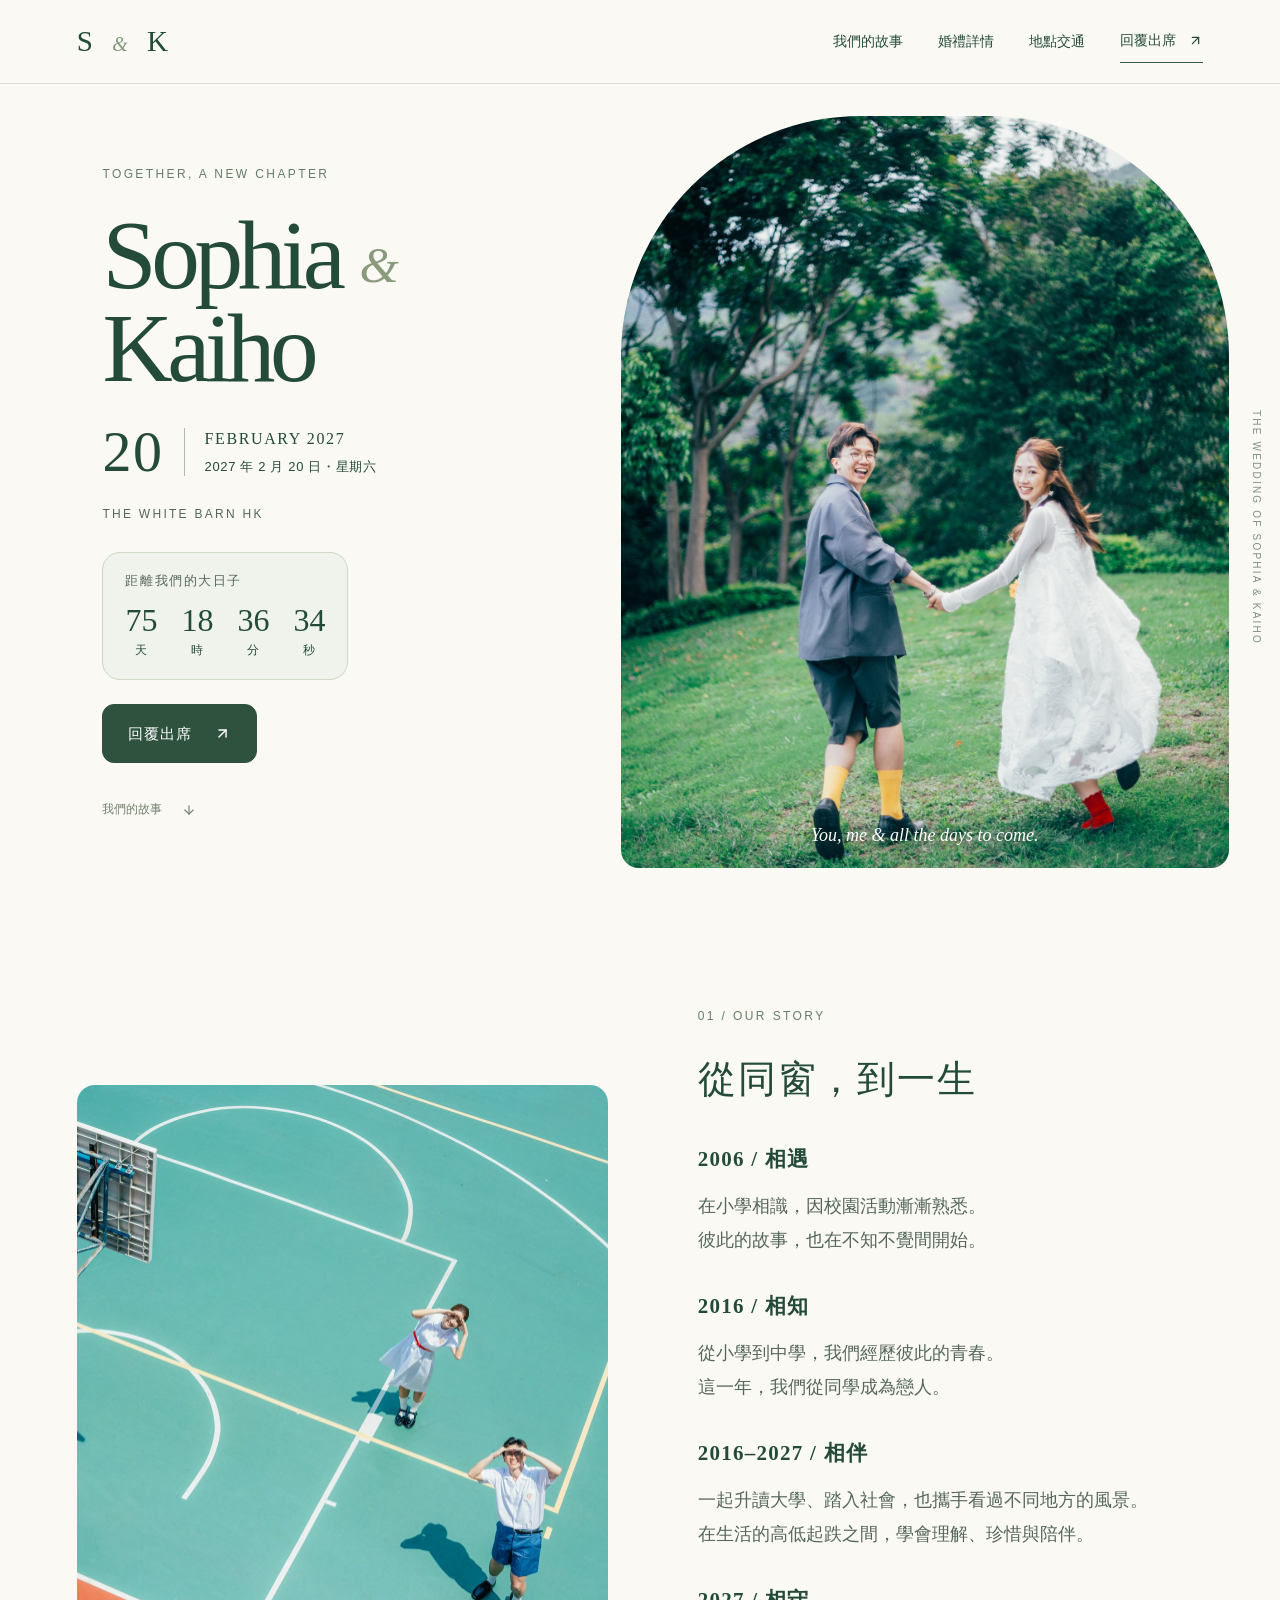
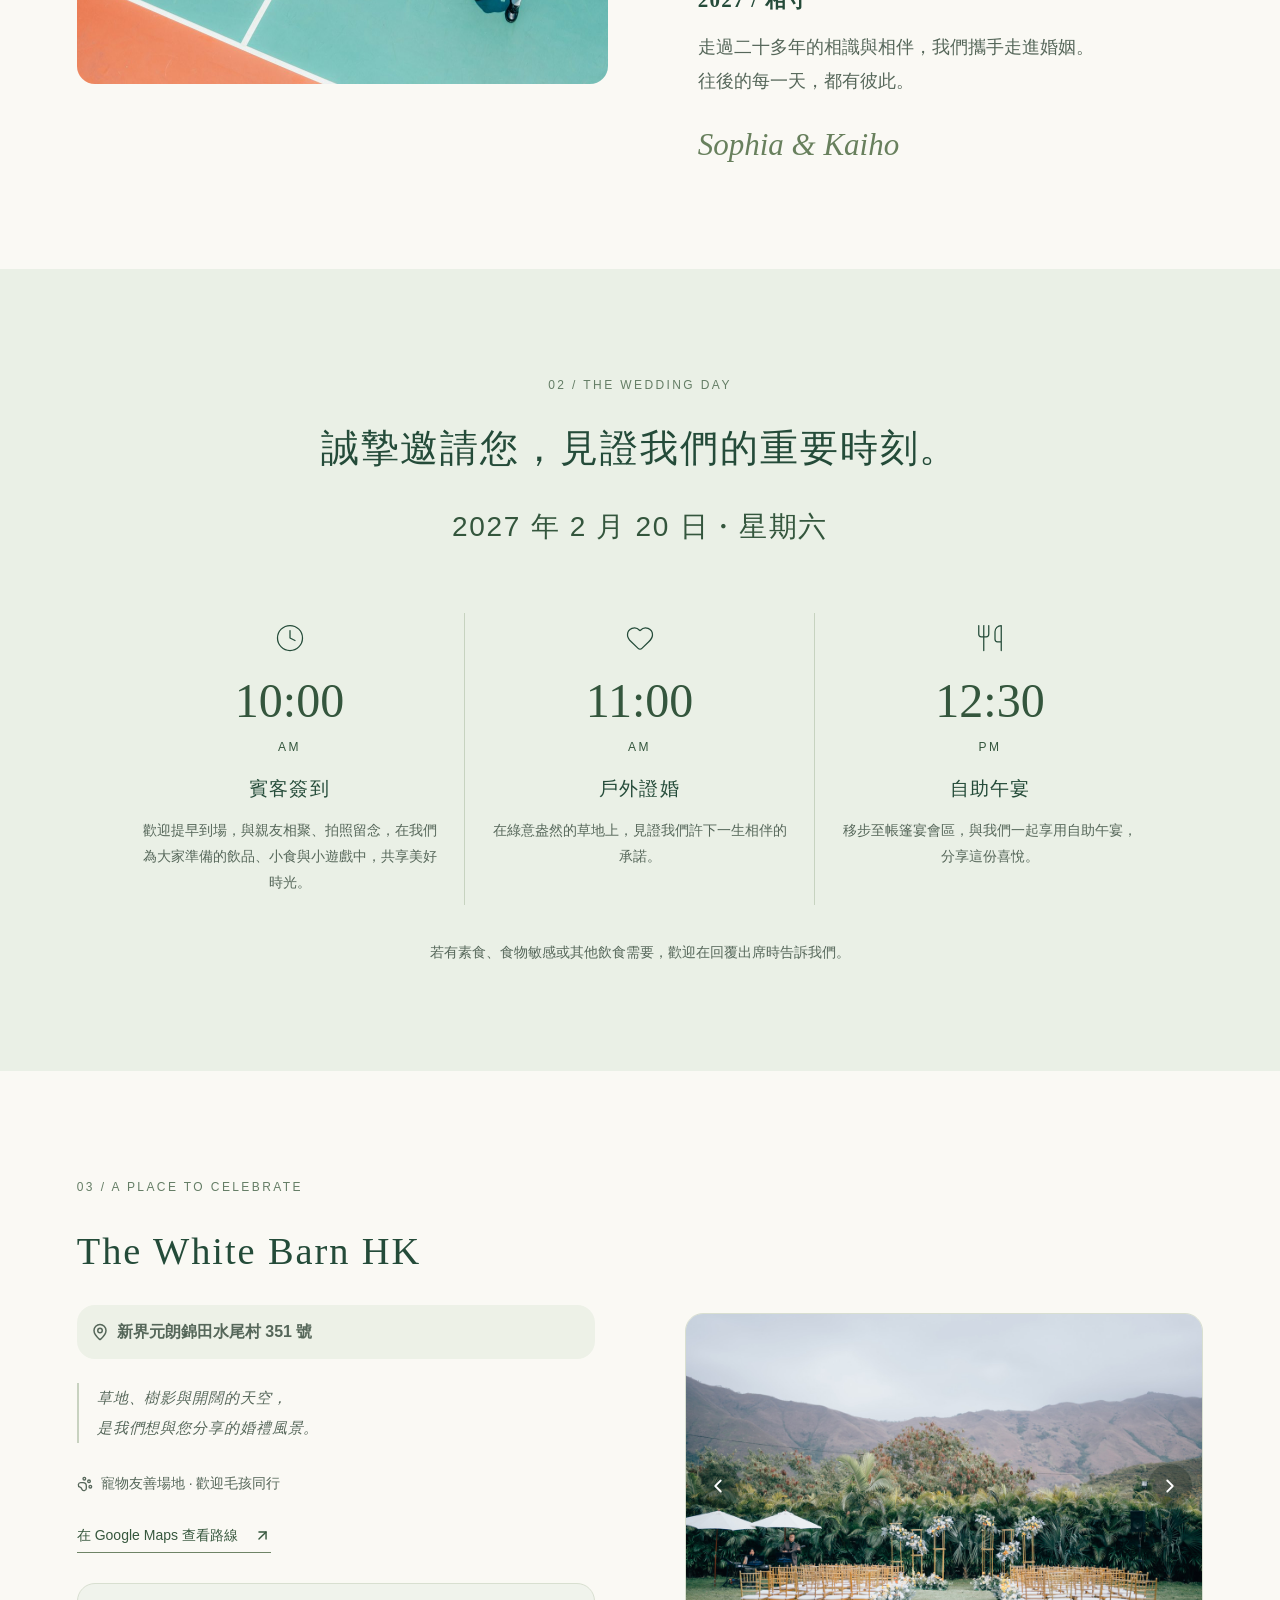
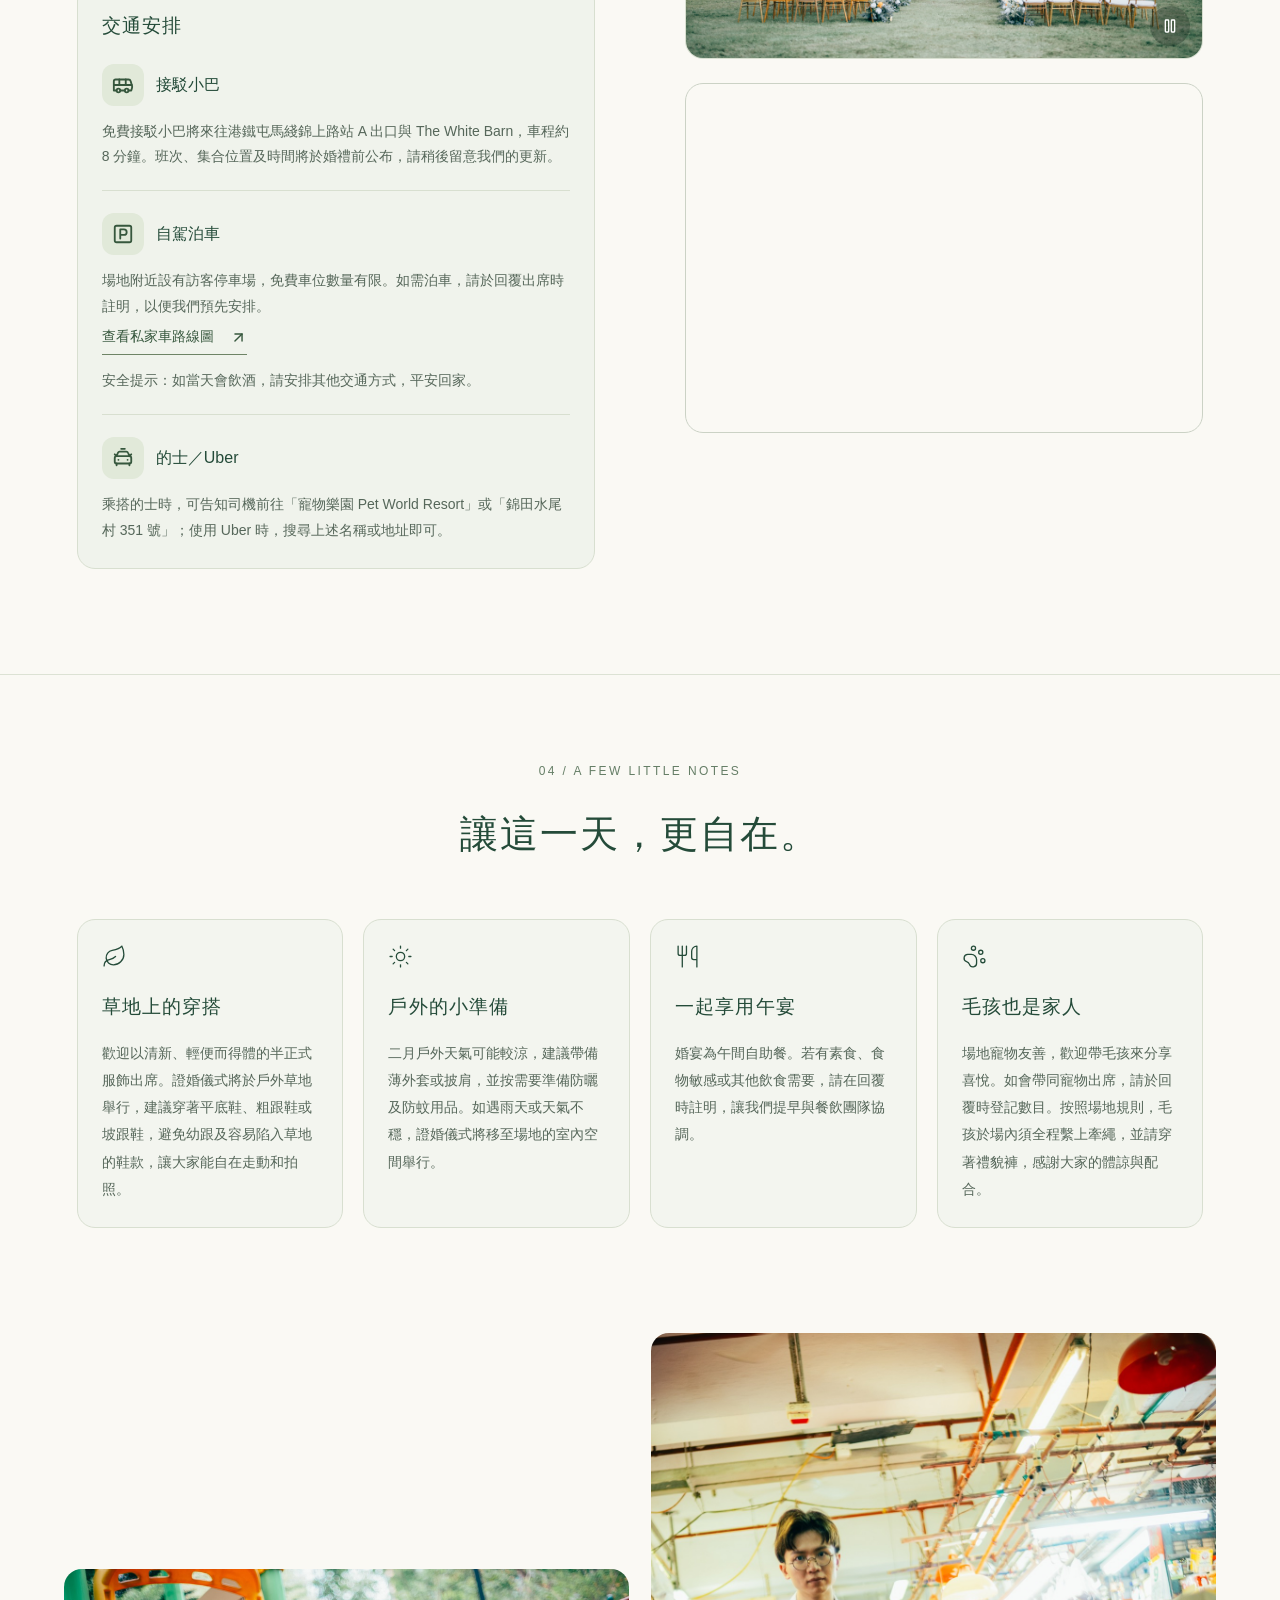
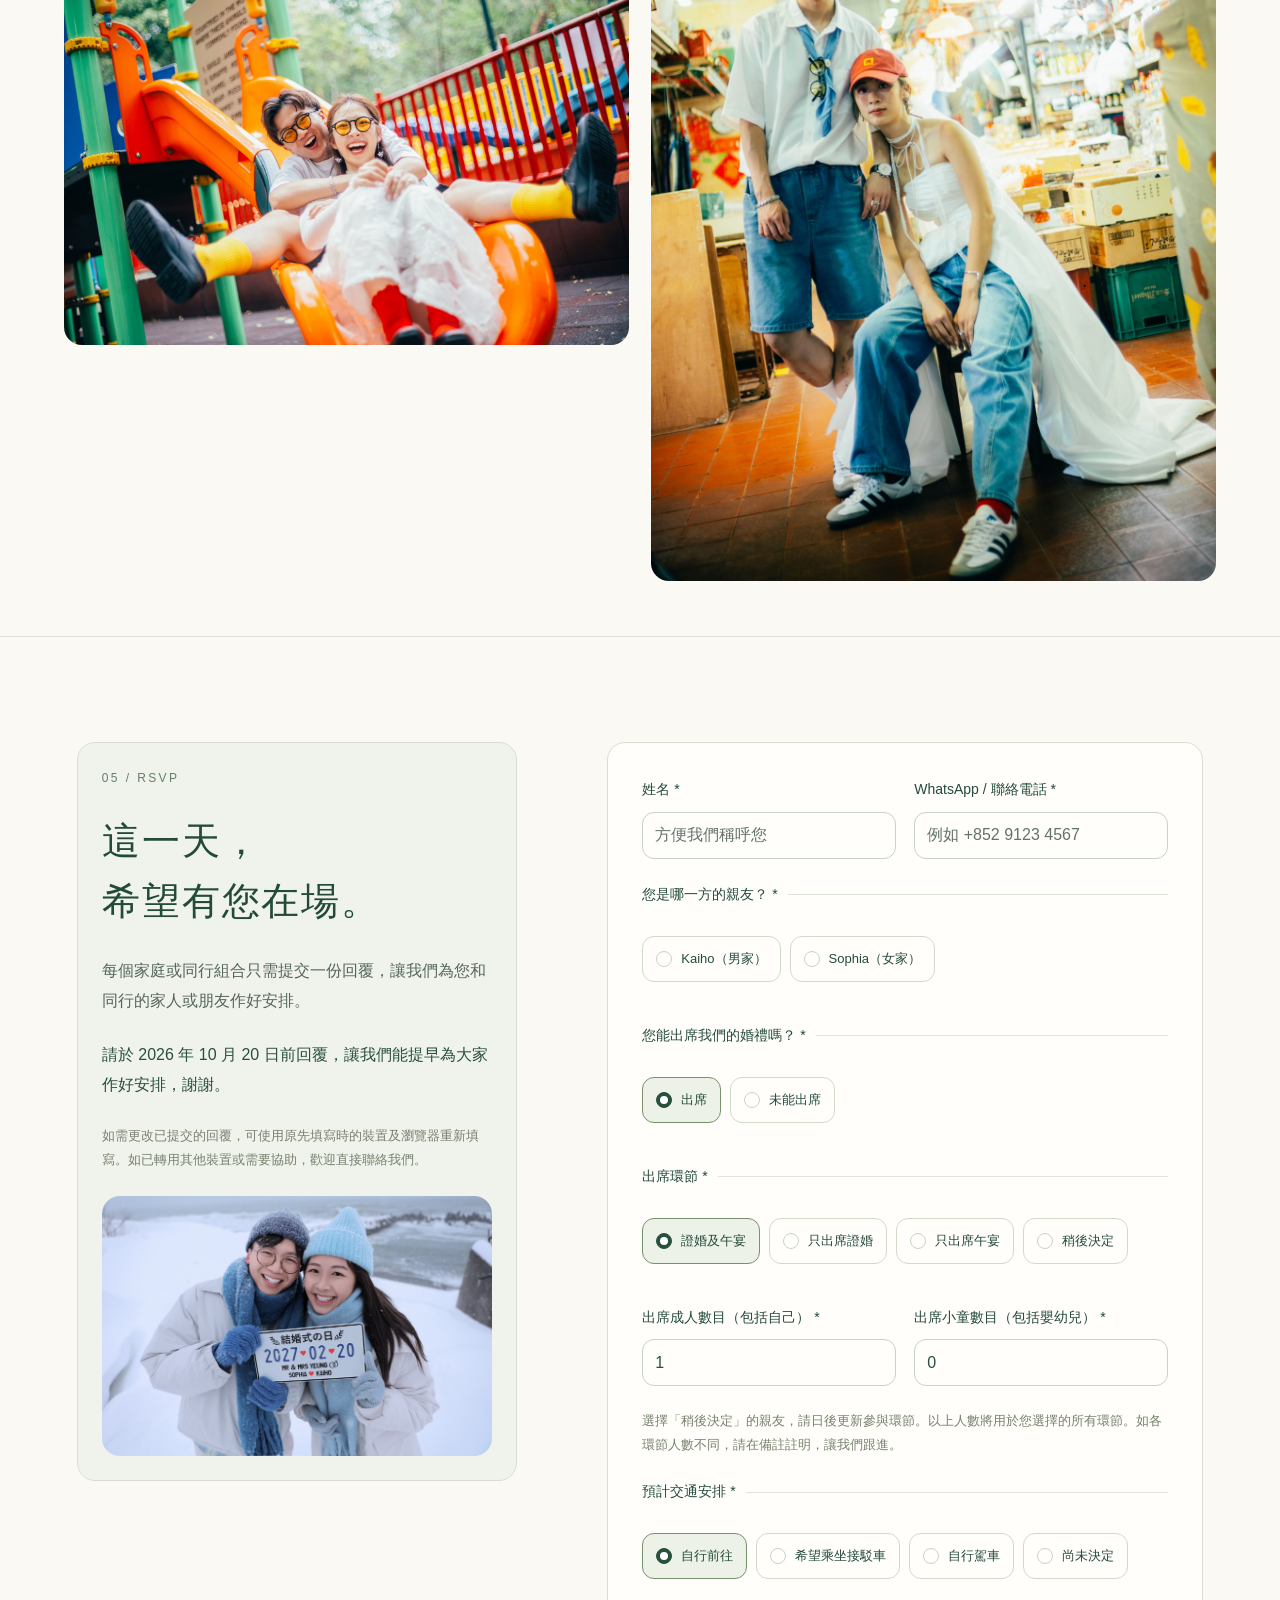
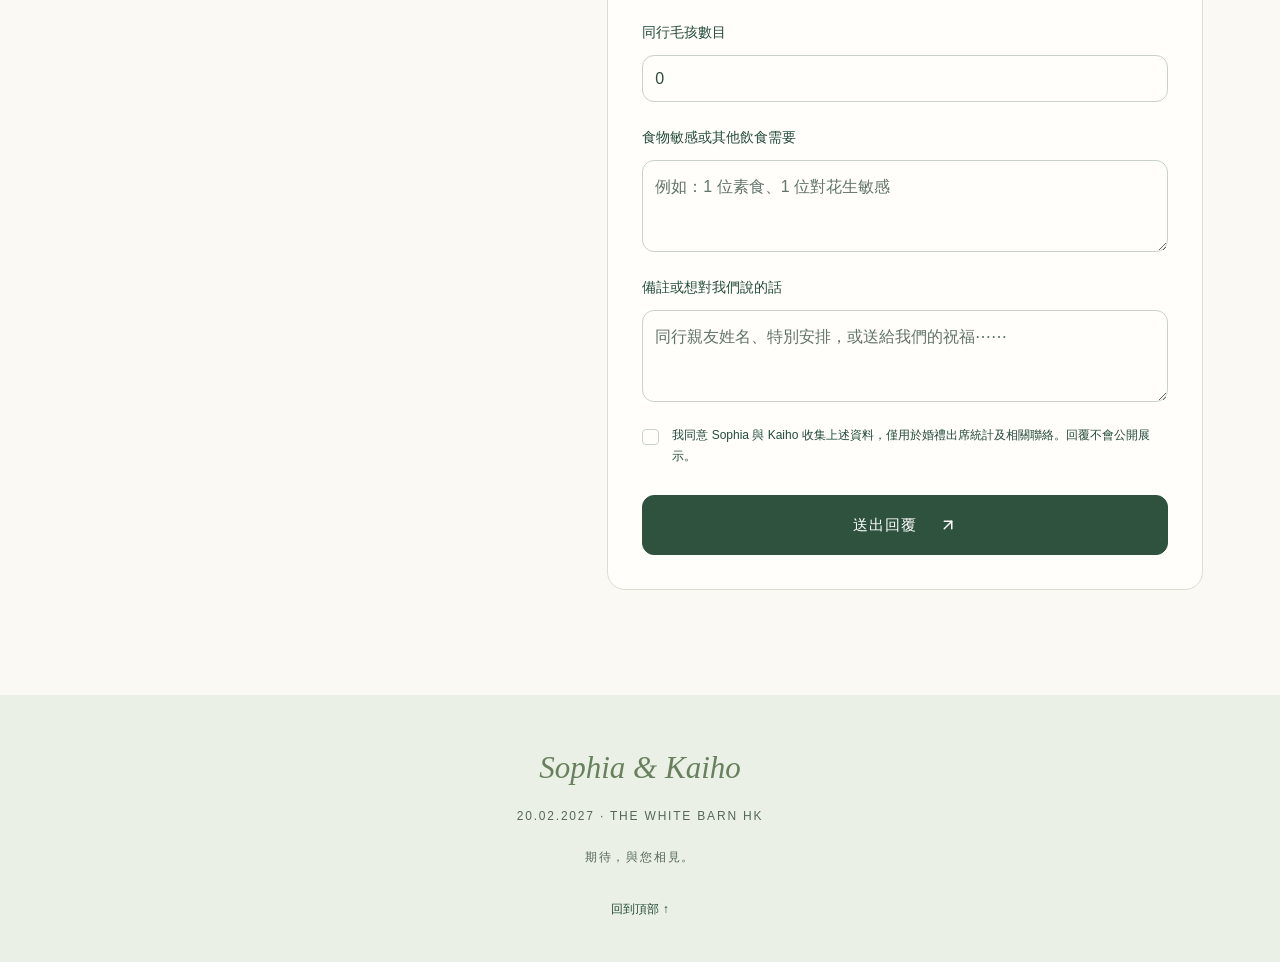
==== commit 0442f70f: "Refine story wording and simplify venue carousel controls" ====
--- a/docs/index.html
+++ b/docs/index.html
@@ -1,3 +1,3 @@
-<!doctype html><html lang="zh-Hant"><head><meta charset="UTF-8"><meta name="viewport" content="width=device-width,initial-scale=1"><meta name="theme-color" content="#294f3d"><meta name="robots" content="noindex,nofollow"><title>Sophia & Kaiho｜2027.02.20 婚禮請柬</title><meta name="description" content="從同窗，到一生。2027年2月20日，誠邀您到 The White Barn HK 見證我們的幸福。上午10時簽到、11時草地證婚、12時30分自助午宴。"><meta property="og:type" content="website"><meta property="og:title" content="Sophia & Kaiho · We're getting married!"><meta property="og:description" content="2027.02.20｜The White Barn HK｜誠邀您見證我們的幸福，點此回覆出席。"><meta property="og:image" content="https://yeungkaiho.github.io/weddinginvitation_chatgpt/images/rsvp.jpg"><meta property="og:image:type" content="image/jpeg"><meta property="og:image:width" content="1600"><meta property="og:image:height" content="1066"><meta property="og:image:alt" content="Sophia 與 Kaiho 在草地上蹲著舉起婚禮日期牌"><meta name="twitter:card" content="summary_large_image"><meta name="twitter:image" content="https://yeungkaiho.github.io/weddinginvitation_chatgpt/images/rsvp.jpg"><meta property="og:url" content="https://yeungkaiho.github.io/weddinginvitation_chatgpt/"><link rel="icon" href="data:image/svg+xml,%3Csvg xmlns='http://www.w3.org/2000/svg' viewBox='0 0 64 64'%3E%3Crect width='64' height='64' rx='32' fill='%23294f3d'/%3E%3Ctext x='32' y='43' text-anchor='middle' fill='white' font-size='36' font-family='Georgia'%3E%26%3C/text%3E%3C/svg%3E">  <script type="module" crossorigin src="./assets/index-B4dyXu7n.js"></script>
-  <link rel="stylesheet" crossorigin href="./assets/index-BM2Fl0mh.css">
+<!doctype html><html lang="zh-Hant"><head><meta charset="UTF-8"><meta name="viewport" content="width=device-width,initial-scale=1"><meta name="theme-color" content="#294f3d"><meta name="robots" content="noindex,nofollow"><title>Sophia & Kaiho｜2027.02.20 婚禮請柬</title><meta name="description" content="從同窗，到一生。2027年2月20日，誠邀您到 The White Barn HK 見證我們的幸福。上午10時簽到、11時草地證婚、12時30分自助午宴。"><meta property="og:type" content="website"><meta property="og:title" content="Sophia & Kaiho · We're getting married!"><meta property="og:description" content="2027.02.20｜The White Barn HK｜誠邀您見證我們的幸福，點此回覆出席。"><meta property="og:image" content="https://yeungkaiho.github.io/weddinginvitation_chatgpt/images/rsvp.jpg"><meta property="og:image:type" content="image/jpeg"><meta property="og:image:width" content="1600"><meta property="og:image:height" content="1066"><meta property="og:image:alt" content="Sophia 與 Kaiho 在草地上蹲著舉起婚禮日期牌"><meta name="twitter:card" content="summary_large_image"><meta name="twitter:image" content="https://yeungkaiho.github.io/weddinginvitation_chatgpt/images/rsvp.jpg"><meta property="og:url" content="https://yeungkaiho.github.io/weddinginvitation_chatgpt/"><link rel="icon" href="data:image/svg+xml,%3Csvg xmlns='http://www.w3.org/2000/svg' viewBox='0 0 64 64'%3E%3Crect width='64' height='64' rx='32' fill='%23294f3d'/%3E%3Ctext x='32' y='43' text-anchor='middle' fill='white' font-size='36' font-family='Georgia'%3E%26%3C/text%3E%3C/svg%3E">  <script type="module" crossorigin src="./assets/index-DEuHZ6RM.js"></script>
+  <link rel="stylesheet" crossorigin href="./assets/index-8BQFRQ94.css">
 </head><body><div id="root"></div></body></html>
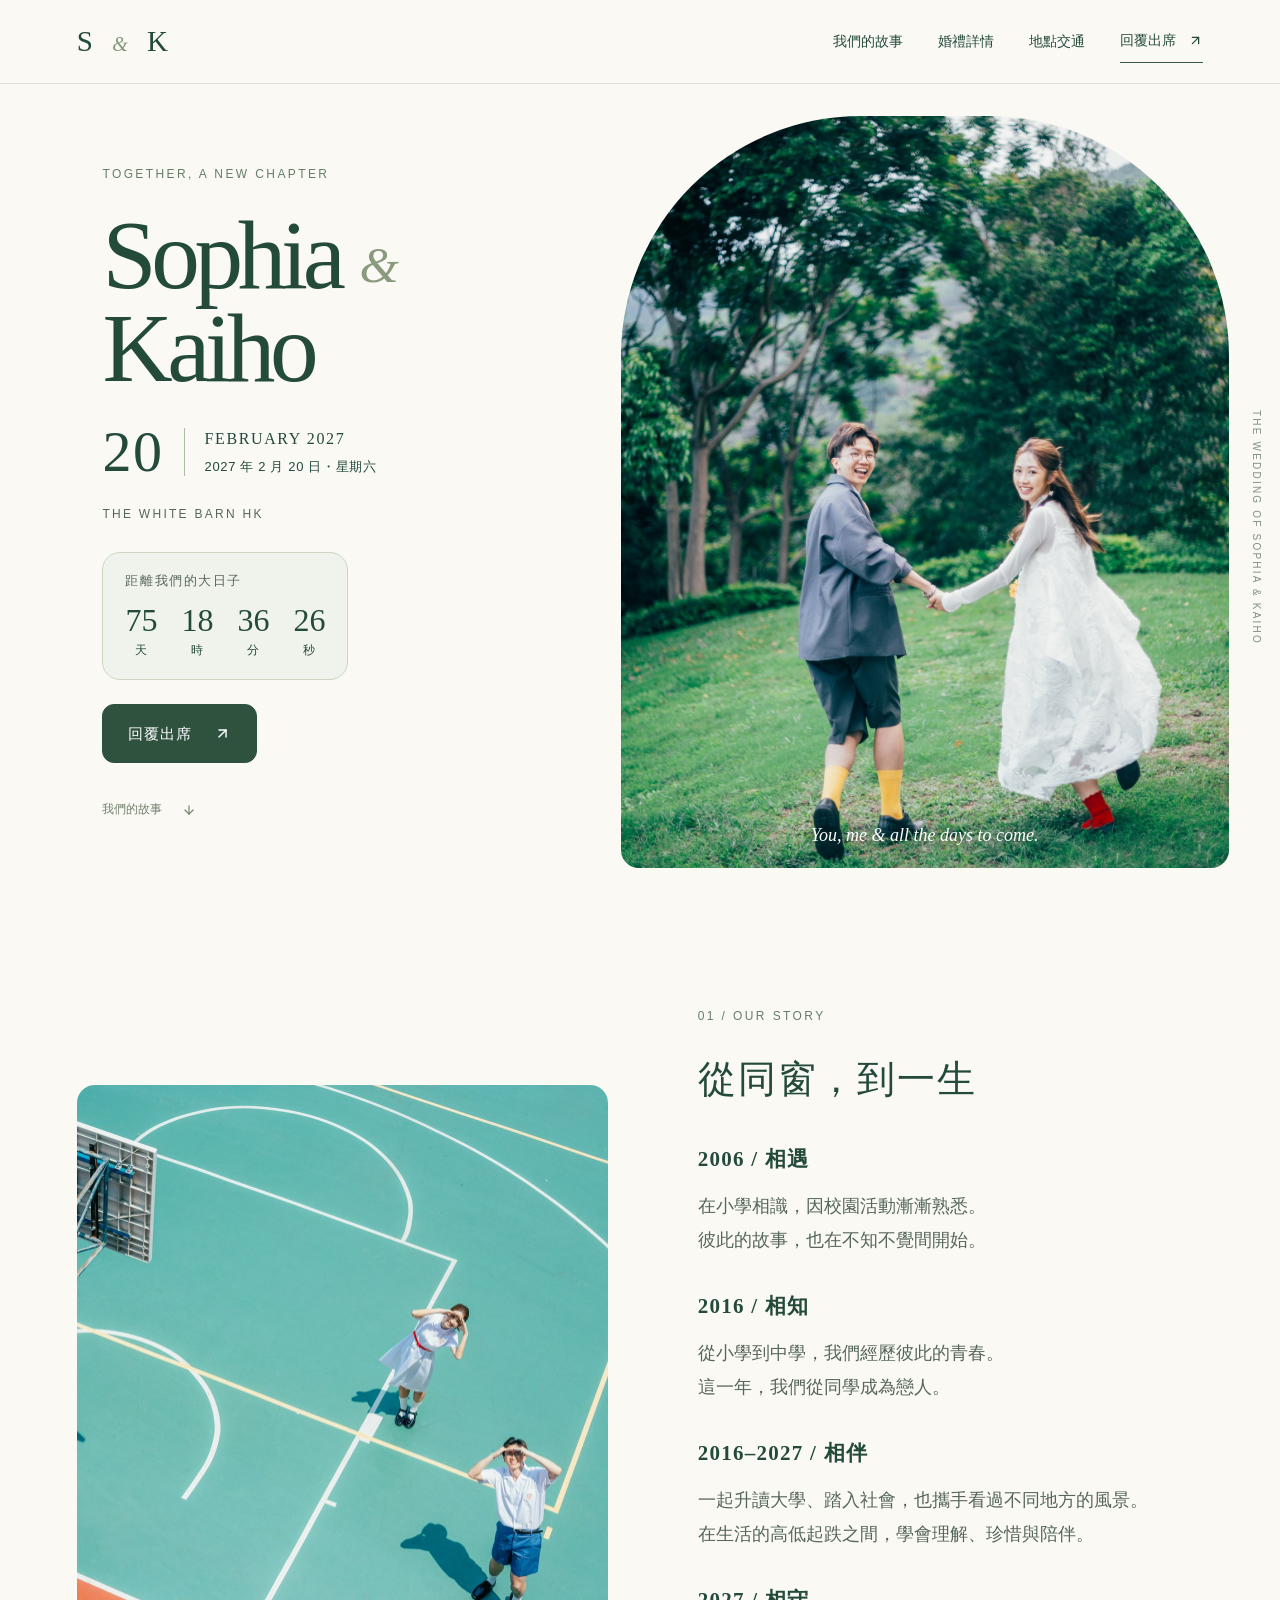
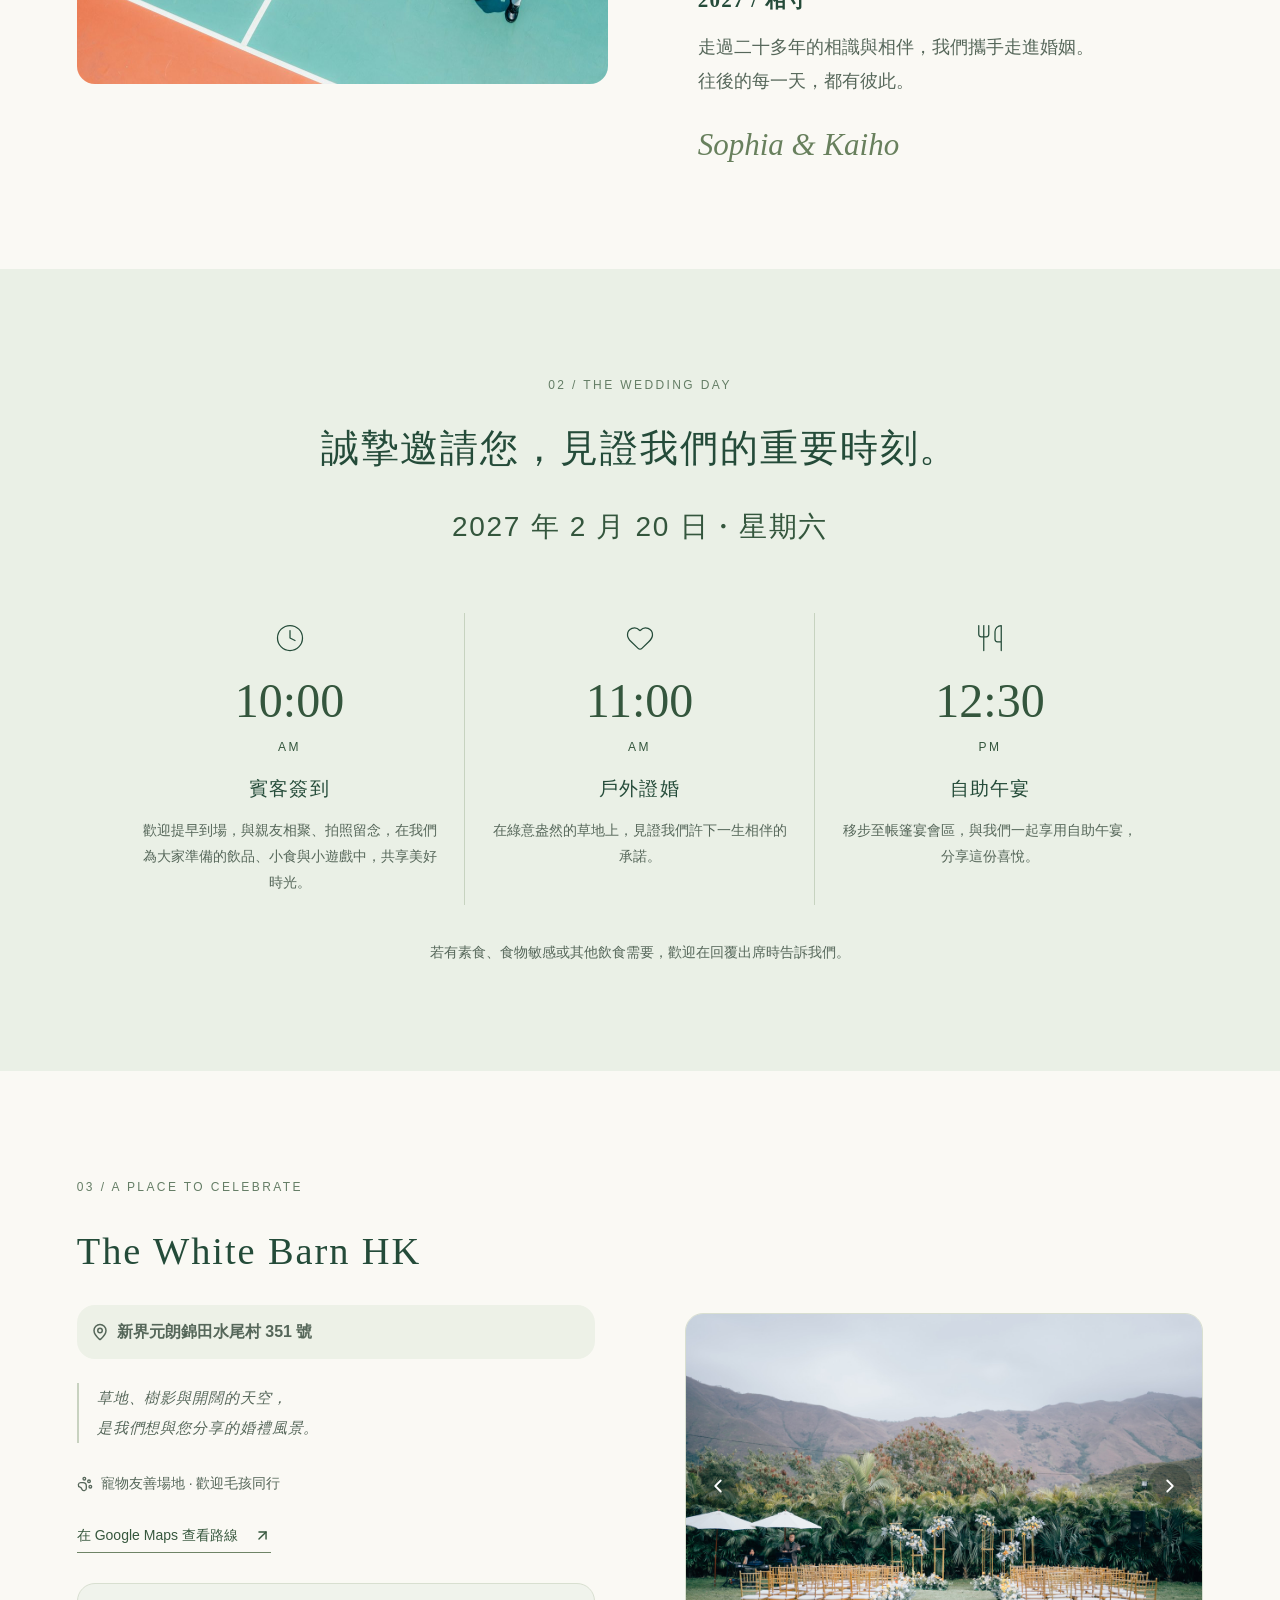
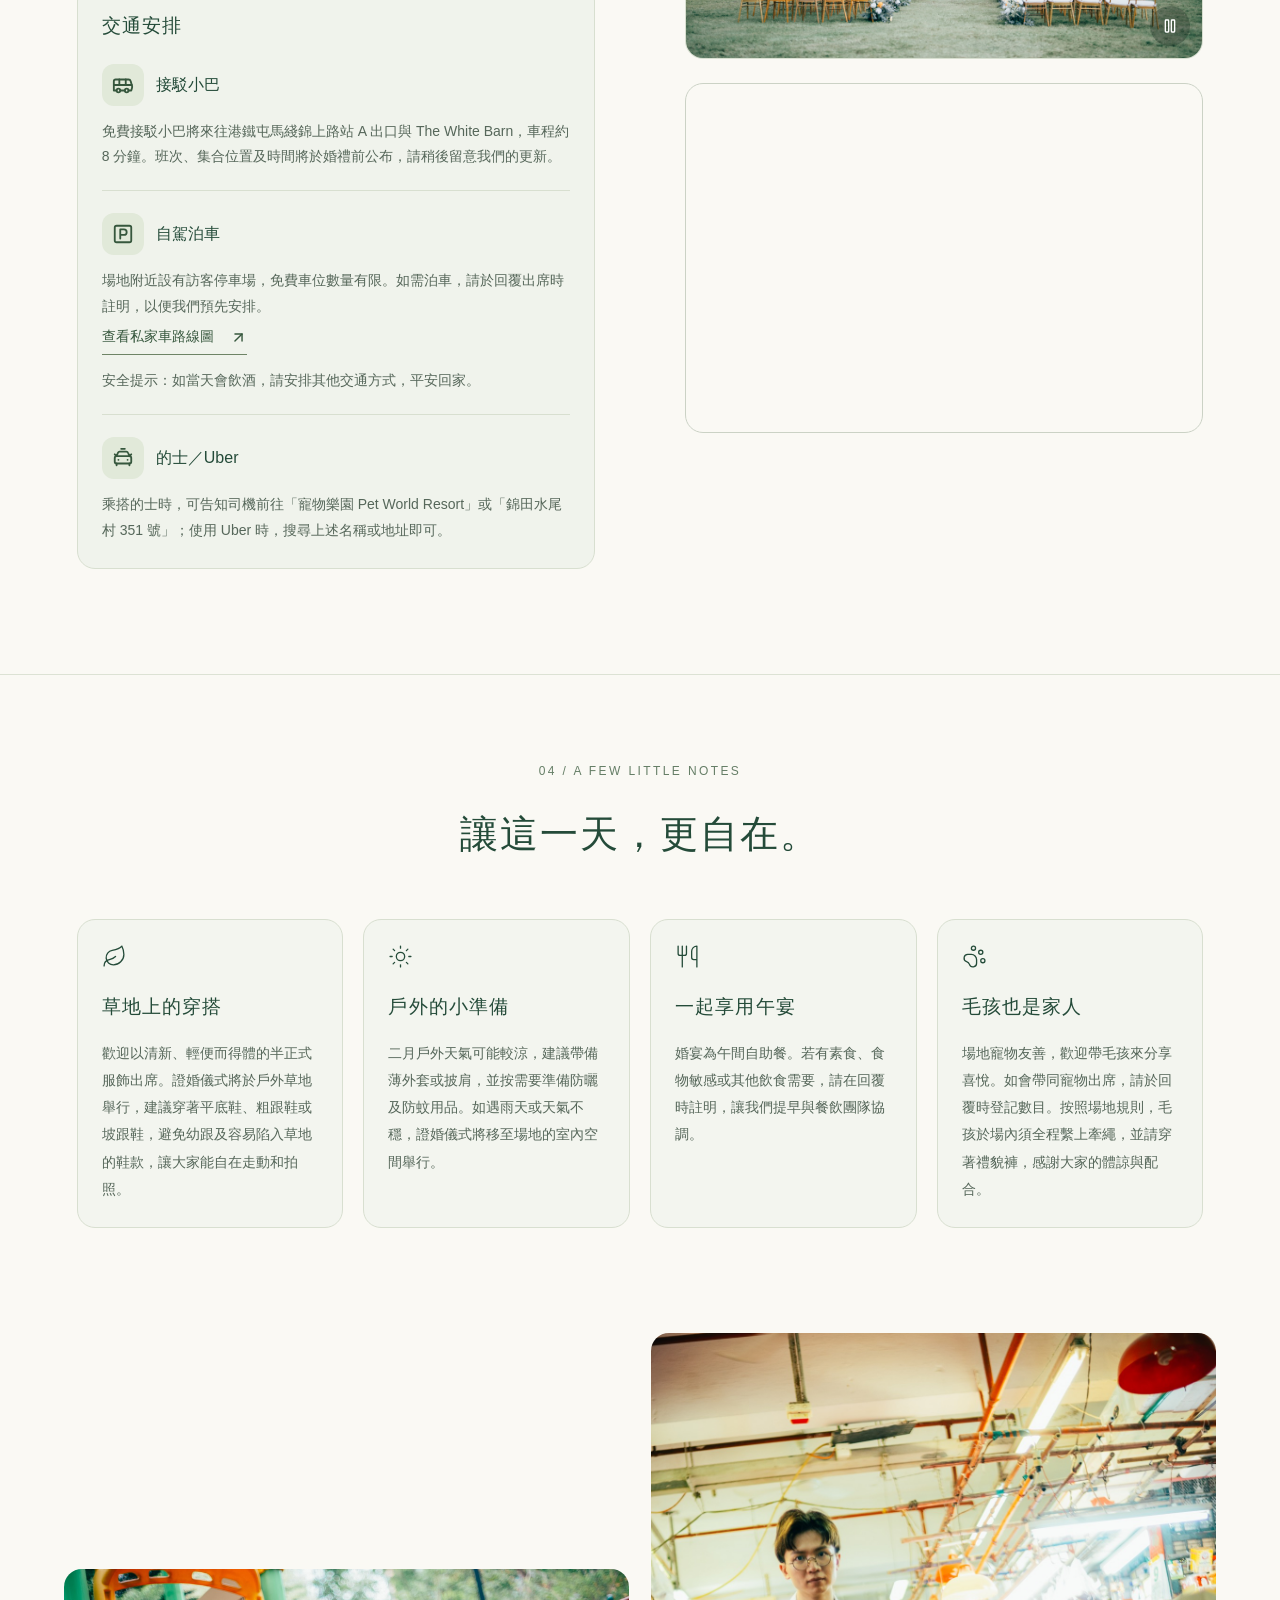
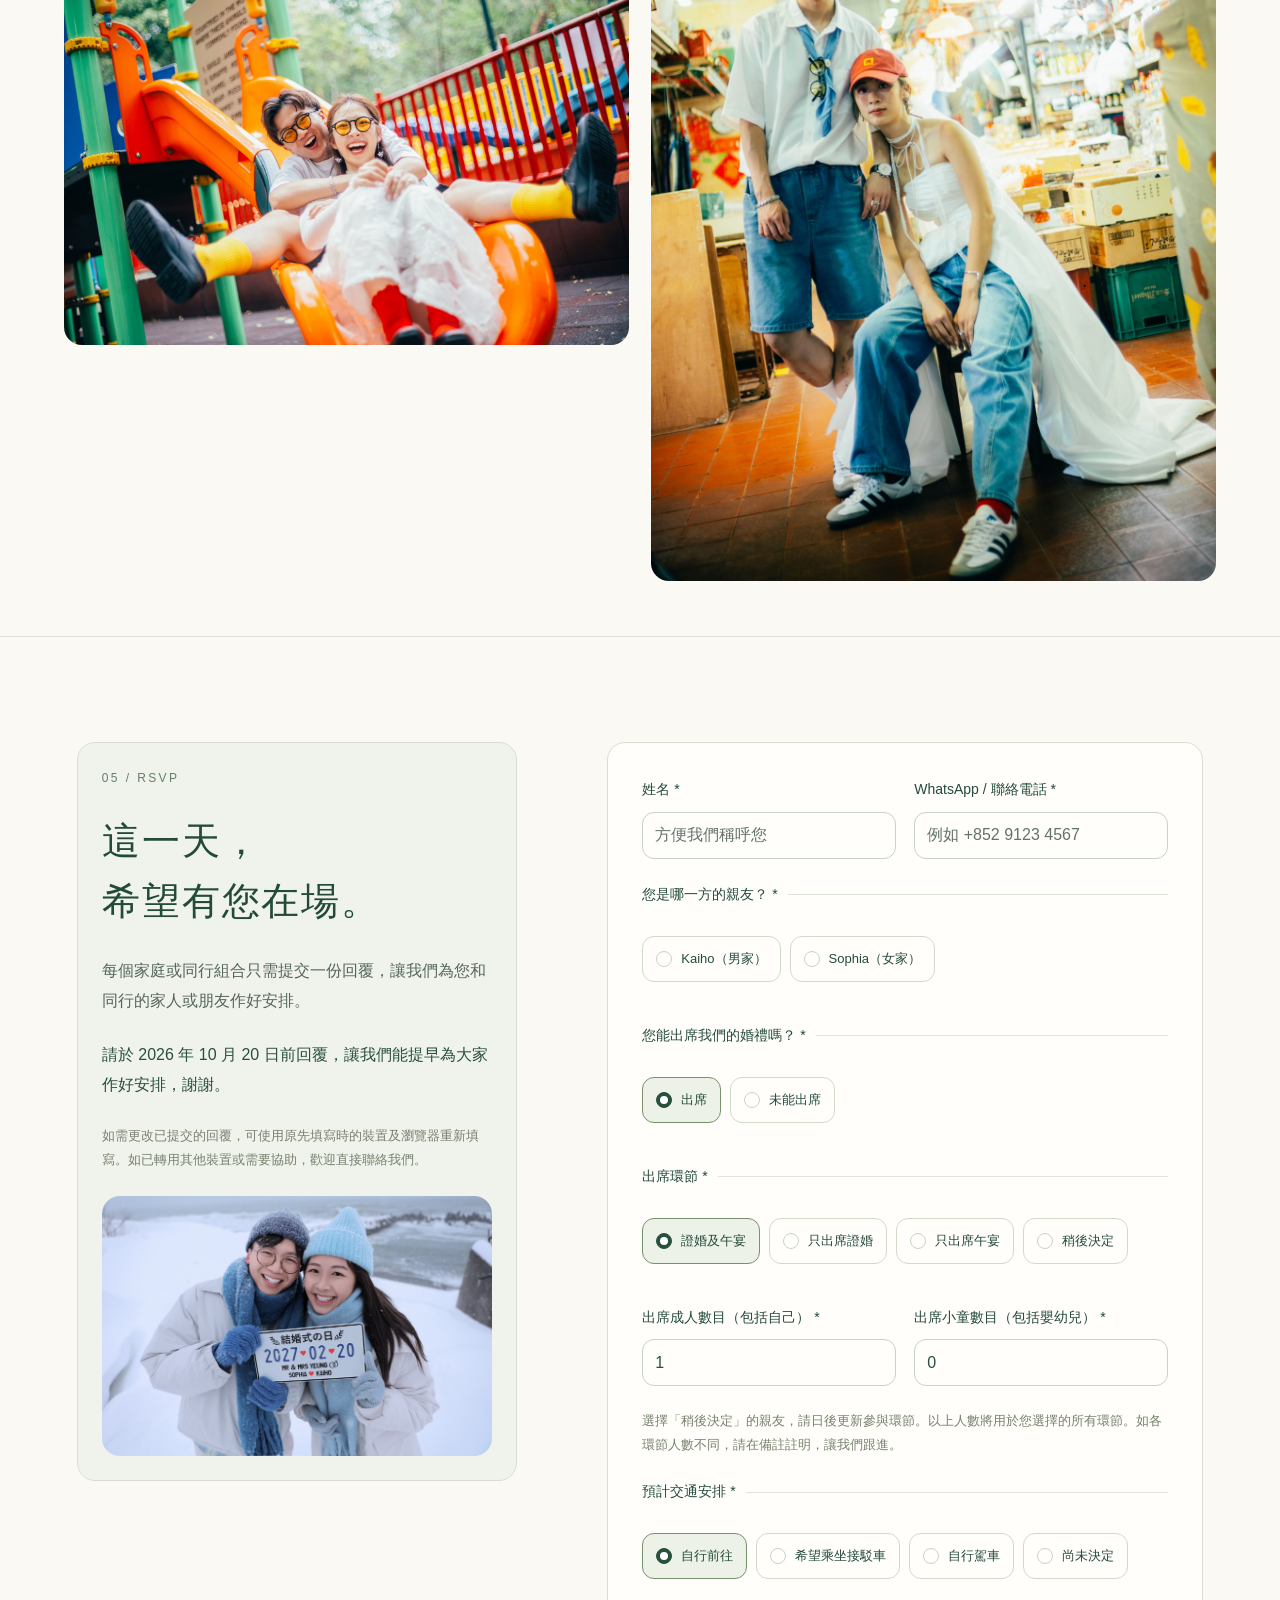
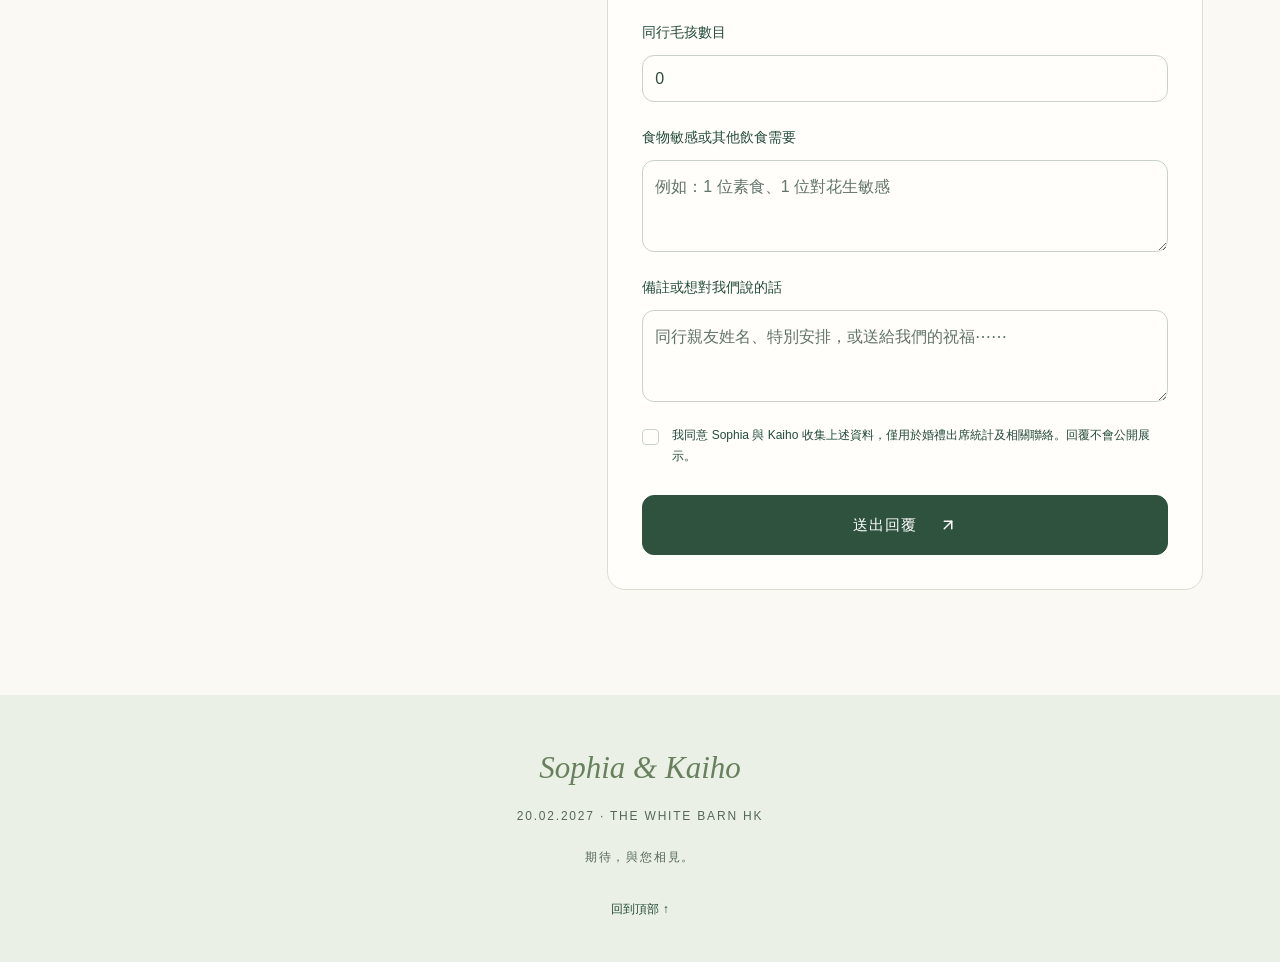
==== commit 138ae0ec: "Fill venue carousel frames with consistent photo crops" ====
--- a/docs/index.html
+++ b/docs/index.html
@@ -1,3 +1,3 @@
-<!doctype html><html lang="zh-Hant"><head><meta charset="UTF-8"><meta name="viewport" content="width=device-width,initial-scale=1"><meta name="theme-color" content="#294f3d"><meta name="robots" content="noindex,nofollow"><title>Sophia & Kaiho｜2027.02.20 婚禮請柬</title><meta name="description" content="從同窗，到一生。2027年2月20日，誠邀您到 The White Barn HK 見證我們的幸福。上午10時簽到、11時草地證婚、12時30分自助午宴。"><meta property="og:type" content="website"><meta property="og:title" content="Sophia & Kaiho · We're getting married!"><meta property="og:description" content="2027.02.20｜The White Barn HK｜誠邀您見證我們的幸福，點此回覆出席。"><meta property="og:image" content="https://yeungkaiho.github.io/weddinginvitation_chatgpt/images/rsvp.jpg"><meta property="og:image:type" content="image/jpeg"><meta property="og:image:width" content="1600"><meta property="og:image:height" content="1066"><meta property="og:image:alt" content="Sophia 與 Kaiho 在草地上蹲著舉起婚禮日期牌"><meta name="twitter:card" content="summary_large_image"><meta name="twitter:image" content="https://yeungkaiho.github.io/weddinginvitation_chatgpt/images/rsvp.jpg"><meta property="og:url" content="https://yeungkaiho.github.io/weddinginvitation_chatgpt/"><link rel="icon" href="data:image/svg+xml,%3Csvg xmlns='http://www.w3.org/2000/svg' viewBox='0 0 64 64'%3E%3Crect width='64' height='64' rx='32' fill='%23294f3d'/%3E%3Ctext x='32' y='43' text-anchor='middle' fill='white' font-size='36' font-family='Georgia'%3E%26%3C/text%3E%3C/svg%3E">  <script type="module" crossorigin src="./assets/index-DEuHZ6RM.js"></script>
-  <link rel="stylesheet" crossorigin href="./assets/index-8BQFRQ94.css">
+<!doctype html><html lang="zh-Hant"><head><meta charset="UTF-8"><meta name="viewport" content="width=device-width,initial-scale=1"><meta name="theme-color" content="#294f3d"><meta name="robots" content="noindex,nofollow"><title>Sophia & Kaiho｜2027.02.20 婚禮請柬</title><meta name="description" content="從同窗，到一生。2027年2月20日，誠邀您到 The White Barn HK 見證我們的幸福。上午10時簽到、11時草地證婚、12時30分自助午宴。"><meta property="og:type" content="website"><meta property="og:title" content="Sophia & Kaiho · We're getting married!"><meta property="og:description" content="2027.02.20｜The White Barn HK｜誠邀您見證我們的幸福，點此回覆出席。"><meta property="og:image" content="https://yeungkaiho.github.io/weddinginvitation_chatgpt/images/rsvp.jpg"><meta property="og:image:type" content="image/jpeg"><meta property="og:image:width" content="1600"><meta property="og:image:height" content="1066"><meta property="og:image:alt" content="Sophia 與 Kaiho 在草地上蹲著舉起婚禮日期牌"><meta name="twitter:card" content="summary_large_image"><meta name="twitter:image" content="https://yeungkaiho.github.io/weddinginvitation_chatgpt/images/rsvp.jpg"><meta property="og:url" content="https://yeungkaiho.github.io/weddinginvitation_chatgpt/"><link rel="icon" href="data:image/svg+xml,%3Csvg xmlns='http://www.w3.org/2000/svg' viewBox='0 0 64 64'%3E%3Crect width='64' height='64' rx='32' fill='%23294f3d'/%3E%3Ctext x='32' y='43' text-anchor='middle' fill='white' font-size='36' font-family='Georgia'%3E%26%3C/text%3E%3C/svg%3E">  <script type="module" crossorigin src="./assets/index-DcMZc89v.js"></script>
+  <link rel="stylesheet" crossorigin href="./assets/index-DY7ZsFFm.css">
 </head><body><div id="root"></div></body></html>
